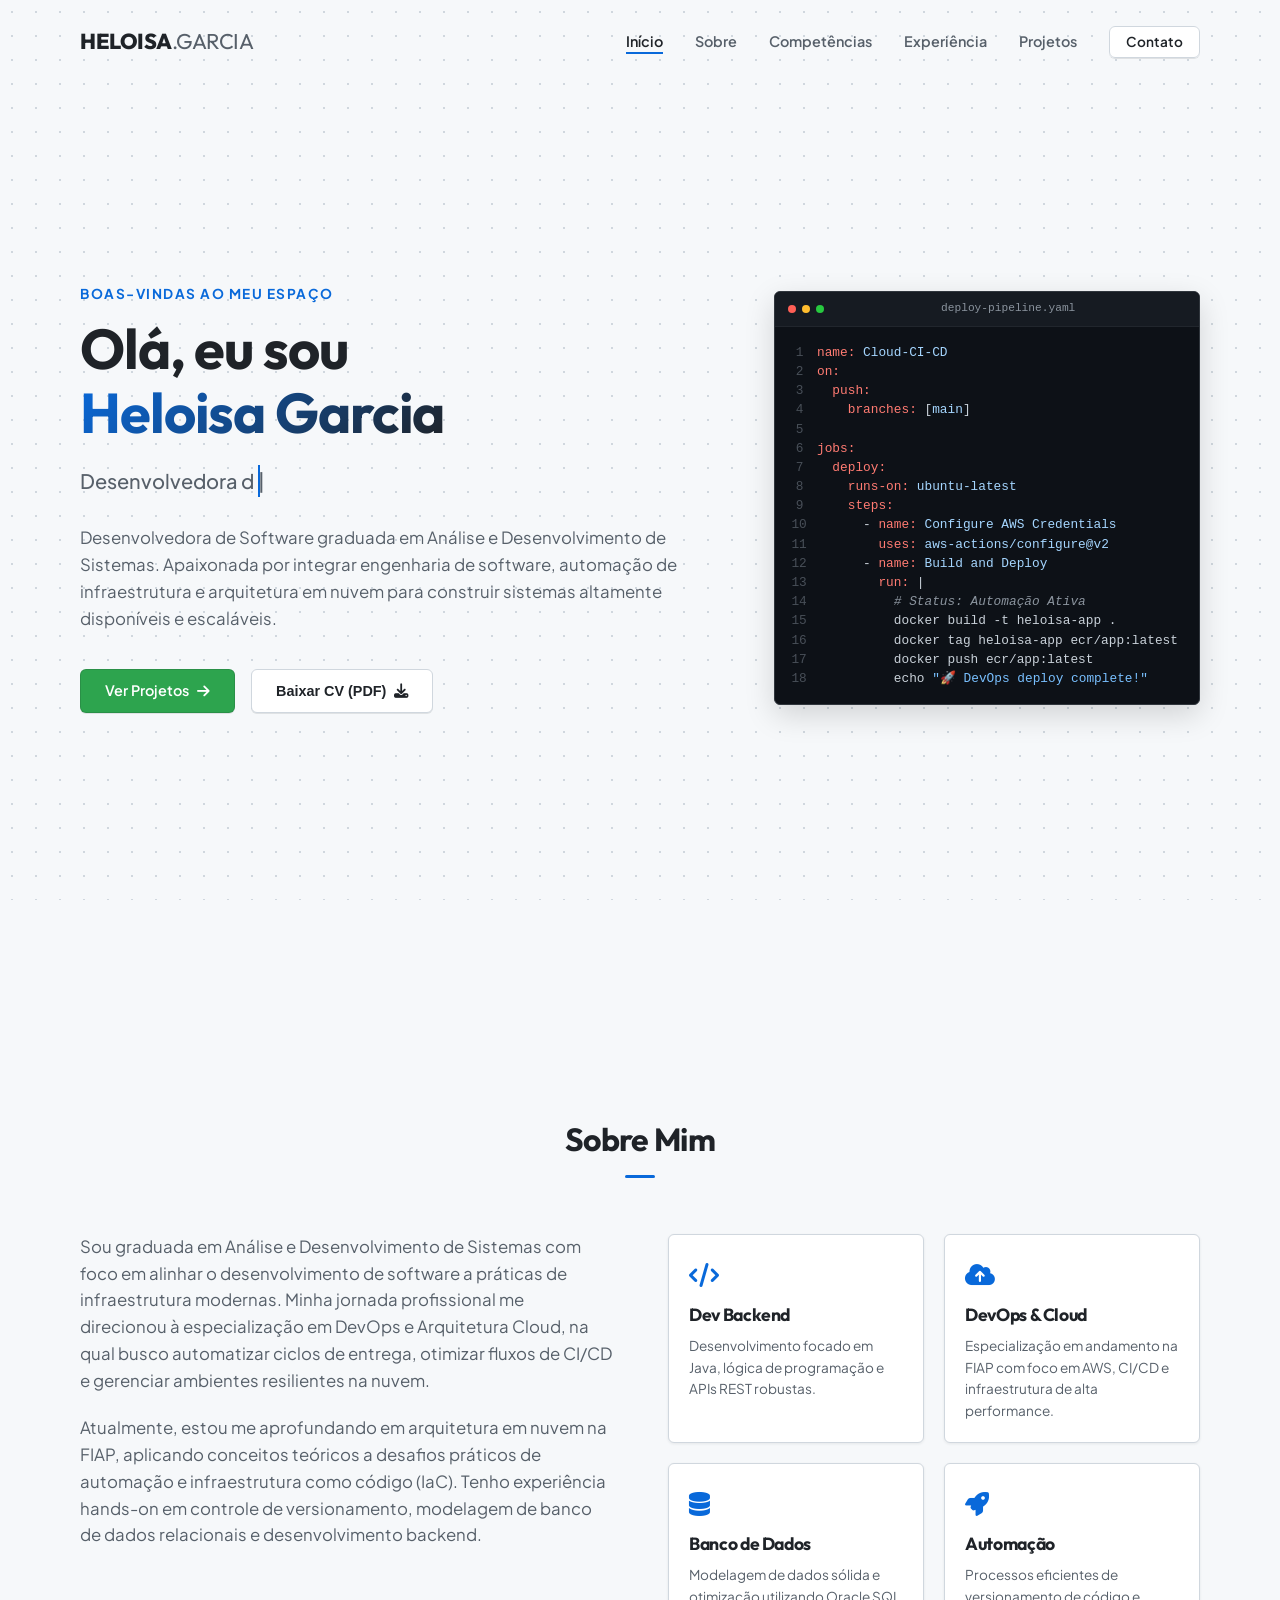
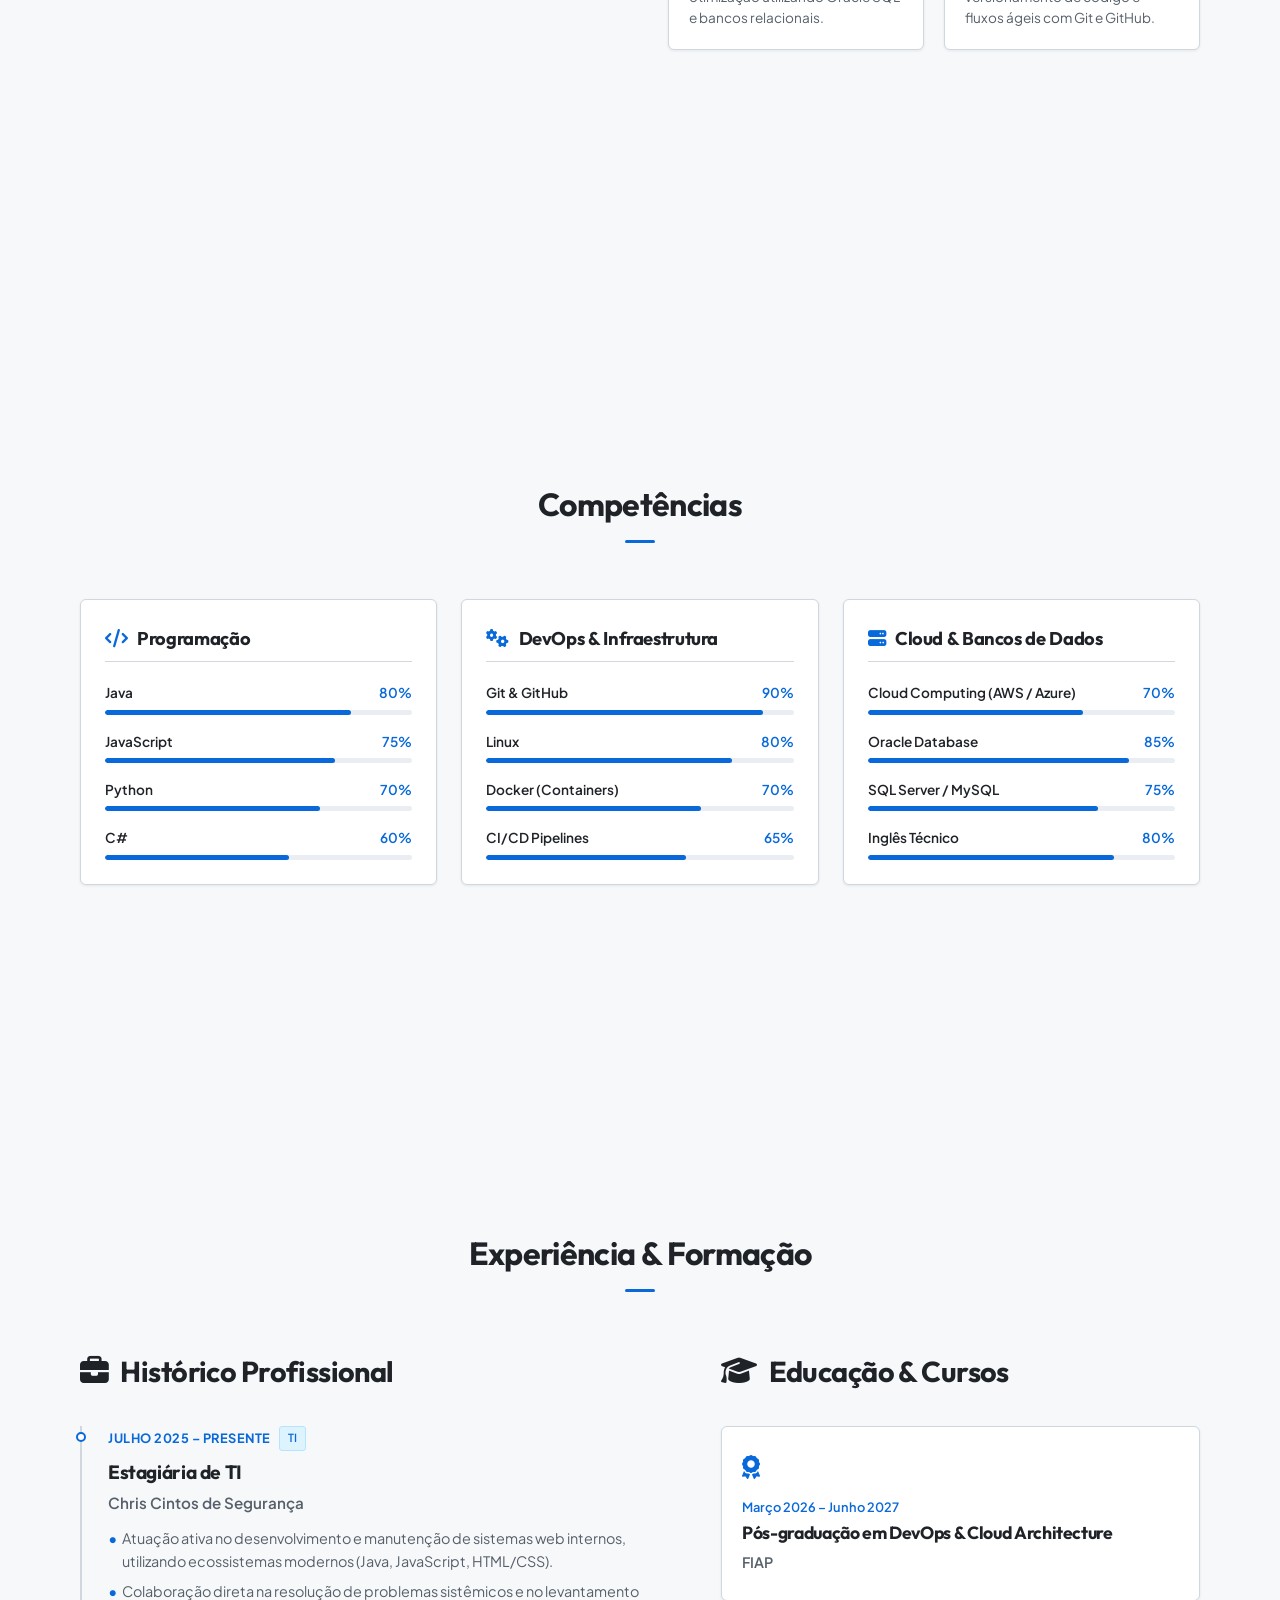
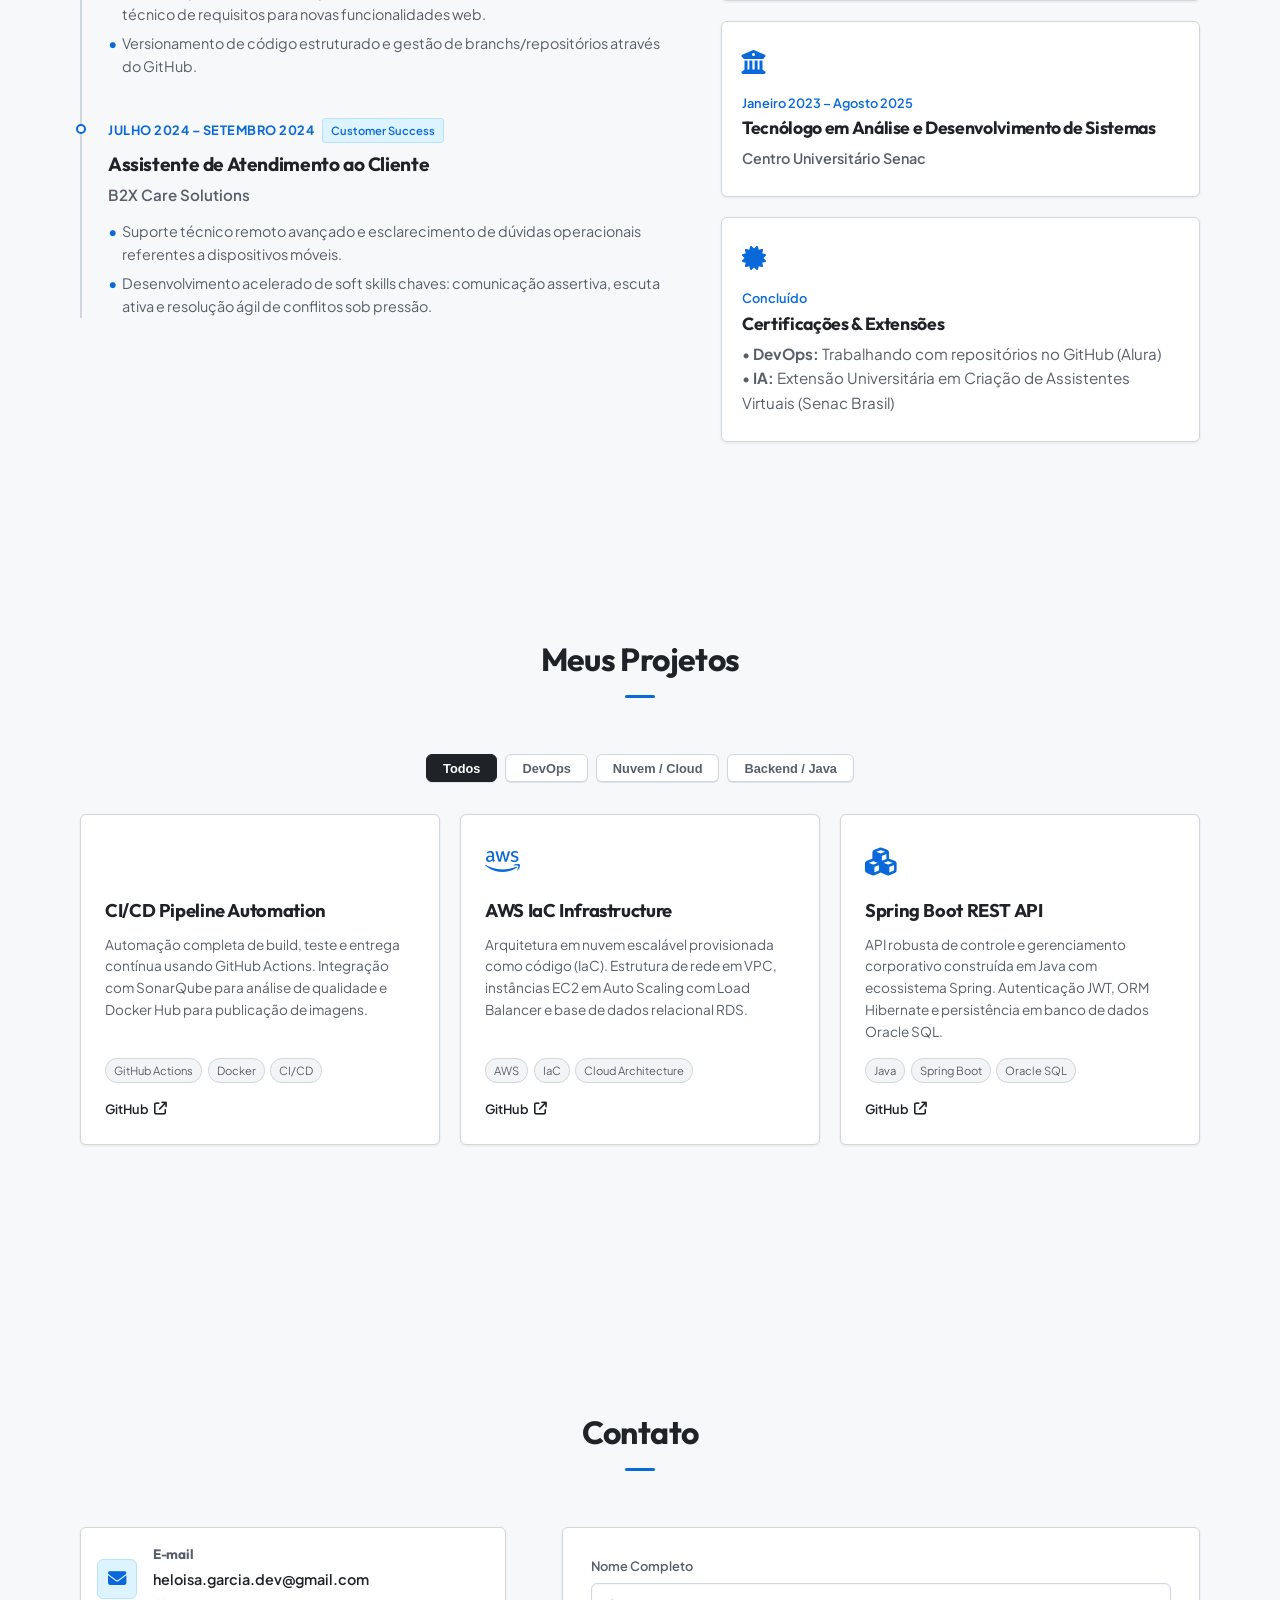
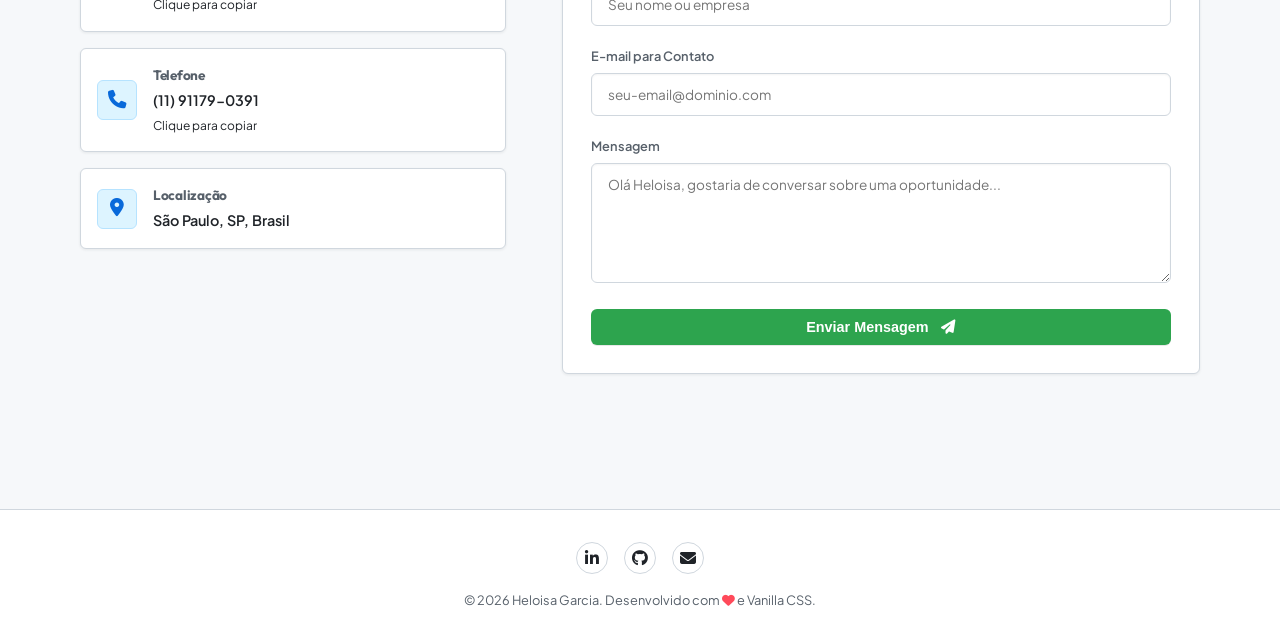
==== index.html @ e950950a "site" ====
<!DOCTYPE html>
<html lang="pt-BR">
<head>
  <meta charset="UTF-8">
  <meta name="viewport" content="width=device-width, initial-scale=1.0">
  
  <!-- Primary SEO Meta Tags -->
  <title>Heloisa Garcia | Portfolio - DevOps & Cloud Developer</title>
  <meta name="description" content="Portfolio profissional de Heloisa Garcia, Desenvolvedora de Software graduada em ADS e pós-graduanda em DevOps e Arquitetura Cloud pela FIAP.">
  <meta name="keywords" content="DevOps, Cloud Computing, FIAP, Senac, AWS, Azure, Java, GitHub, Heloisa Garcia, Desenvolvedora de Software">
  <meta name="author" content="Heloisa Garcia">
  
  <!-- FontAwesome for Premium Icons -->
  <link rel="stylesheet" href="https://cdnjs.cloudflare.com/ajax/libs/font-awesome/6.4.2/css/all.min.css">
  
  <!-- Link custom style.css -->
  <link rel="stylesheet" href="style.css">
</head>
<body>

  <!-- PRINT ONLY HEADER (Visible only in print preview/Ctrl+P) -->
  <div class="print-only-header" style="display: none;">
    <h1>Heloisa Garcia</h1>
    <div class="subtitle">Desenvolvedora de Software | Foco em DevOps e Cloud</div>
    <div class="meta-info">
      <div><i class="fa fa-envelope"></i> heloisa.garcia.dev@gmail.com</div>
      <div><i class="fa fa-phone"></i> (11) 91179-0391</div>
      <div><i class="fa fa-map-marker-alt"></i> São Paulo, SP, Brasil</div>
      <div><i class="fab fa-linkedin"></i> linkedin.com/in/heloisa-pgarcia</div>
      <div><i class="fab fa-github"></i> github.com/HeloisaPeGarcia</div>
    </div>
  </div>

  <!-- NAVIGATION HEADER -->
  <header id="header">
    <div class="container nav-container">
      <div class="logo">
        <a href="#hero">HELOISA<span>.GARCIA</span></a>
      </div>
      
      <!-- Hamburger Menu for Mobile -->
      <div class="menu-toggle" id="menu-toggle">
        <span></span>
        <span></span>
        <span></span>
      </div>
      
      <nav>
        <ul id="nav-menu">
          <li><a href="#hero" class="active">Início</a></li>
          <li><a href="#about">Sobre</a></li>
          <li><a href="#skills">Competências</a></li>
          <li><a href="#experience">Experiência</a></li>
          <li><a href="#projects">Projetos</a></li>
          <li><a href="#contact" class="btn-nav">Contato</a></li>
        </ul>
      </nav>
    </div>
  </header>

  <!-- HERO SECTION -->
  <section id="hero" class="hero">
    <div class="container hero-grid">
      <div class="hero-content">
        <div class="hero-subtitle">Boas-vindas ao meu espaço</div>
        <h1>Olá, eu sou<br><span class="gradient-text">Heloisa Garcia</span></h1>
        <div class="hero-typing">
          <span id="typed-text"></span><span class="cursor">|</span>
        </div>
        <p class="hero-desc">
          Desenvolvedora de Software graduada em Análise e Desenvolvimento de Sistemas. Apaixonada por integrar engenharia de software, automação de infraestrutura e arquitetura em nuvem para construir sistemas altamente disponíveis e escaláveis.
        </p>
        <div class="hero-cta">
          <a href="#projects" class="btn btn-primary">
            Ver Projetos <i class="fa-solid fa-arrow-right"></i>
          </a>
          <!-- Action to print the page layout customized as a CV -->
          <button onclick="window.print()" class="btn btn-secondary">
            Baixar CV (PDF) <i class="fa-solid fa-download"></i>
          </button>
        </div>
      </div>
      
      <!-- Premium DevOps Terminal Mockup -->
      <div class="hero-visual">
        <div class="terminal-mockup glass">
          <div class="terminal-header">
            <span class="terminal-dot red"></span>
            <span class="terminal-dot yellow"></span>
            <span class="terminal-dot green"></span>
            <span class="terminal-title">deploy-pipeline.yaml</span>
          </div>
          <div class="terminal-body">
            <pre><code><span class="line-num">1</span><span class="key">name:</span> <span class="val">Cloud-CI-CD</span>
<span class="line-num">2</span><span class="key">on:</span>
<span class="line-num">3</span>  <span class="key">push:</span>
<span class="line-num">4</span>    <span class="key">branches:</span> [<span class="val">main</span>]
<span class="line-num">5</span>
<span class="line-num">6</span><span class="key">jobs:</span>
<span class="line-num">7</span>  <span class="key">deploy:</span>
<span class="line-num">8</span>    <span class="key">runs-on:</span> <span class="val">ubuntu-latest</span>
<span class="line-num">9</span>    <span class="key">steps:</span>
<span class="line-num">10</span>      - <span class="key">name:</span> <span class="val">Configure AWS Credentials</span>
<span class="line-num">11</span>        <span class="key">uses:</span> <span class="val">aws-actions/configure@v2</span>
<span class="line-num">12</span>      - <span class="key">name:</span> <span class="val">Build and Deploy</span>
<span class="line-num">13</span>        <span class="key">run:</span> |
<span class="line-num">14</span>          <span class="comment"># Status: Automação Ativa</span>
<span class="line-num">15</span>          docker build -t heloisa-app .
<span class="line-num">16</span>          docker tag heloisa-app ecr/app:latest
<span class="line-num">17</span>          docker push ecr/app:latest
<span class="line-num">18</span>          echo <span class="string">"🚀 DevOps deploy complete!"</span></code></pre>
          </div>
        </div>
      </div>
    </div>
  </section>

  <!-- ABOUT / RESUMO SECTION -->
  <section id="about" class="reveal">
    <div class="container">
      <h2 class="section-title">Sobre Mim</h2>
      <div class="about-grid">
        <div class="about-text">
          <p>
            Sou graduada em Análise e Desenvolvimento de Sistemas com foco em alinhar o desenvolvimento de software a práticas de infraestrutura modernas. Minha jornada profissional me direcionou à especialização em DevOps e Arquitetura Cloud, na qual busco automatizar ciclos de entrega, otimizar fluxos de CI/CD e gerenciar ambientes resilientes na nuvem.
          </p>
          <p>
            Atualmente, estou me aprofundando em arquitetura em nuvem na FIAP, aplicando conceitos teóricos a desafios práticos de automação e infraestrutura como código (IaC). Tenho experiência hands-on em controle de versionamento, modelagem de banco de dados relacionais e desenvolvimento backend.
          </p>
        </div>
        
        <div class="about-highlights">
          <div class="highlight-card glass">
            <div class="highlight-icon"><i class="fa-solid fa-code"></i></div>
            <h3>Dev Backend</h3>
            <p>Desenvolvimento focado em Java, lógica de programação e APIs REST robustas.</p>
          </div>
          
          <div class="highlight-card glass">
            <div class="highlight-icon"><i class="fa-solid fa-cloud-arrow-up"></i></div>
            <h3>DevOps & Cloud</h3>
            <p>Especialização em andamento na FIAP com foco em AWS, CI/CD e infraestrutura de alta performance.</p>
          </div>
          
          <div class="highlight-card glass">
            <div class="highlight-icon"><i class="fa-solid fa-database"></i></div>
            <h3>Banco de Dados</h3>
            <p>Modelagem de dados sólida e otimização utilizando Oracle SQL e bancos relacionais.</p>
          </div>
          
          <div class="highlight-card glass">
            <div class="highlight-icon"><i class="fa-solid fa-rocket"></i></div>
            <h3>Automação</h3>
            <p>Processos eficientes de versionamento de código e fluxos ágeis com Git e GitHub.</p>
          </div>
        </div>
      </div>
    </div>
  </section>

  <!-- SKILLS SECTION -->
  <section id="skills" class="reveal">
    <div class="container">
      <h2 class="section-title">Competências</h2>
      <div class="skills-container">
        
        <!-- Category: Programação -->
        <div class="skills-category glass">
          <h3><i class="fa-solid fa-code"></i> Programação</h3>
          <div class="skill-list">
            <div class="skill-item">
              <div class="skill-info">
                <span class="skill-name">Java</span>
                <span class="skill-percentage">80%</span>
              </div>
              <div class="skill-bar-wrapper">
                <div class="skill-bar" style="width: 80%;"></div>
              </div>
            </div>
            <div class="skill-item">
              <div class="skill-info">
                <span class="skill-name">JavaScript</span>
                <span class="skill-percentage">75%</span>
              </div>
              <div class="skill-bar-wrapper">
                <div class="skill-bar" style="width: 75%;"></div>
              </div>
            </div>
            <div class="skill-item">
              <div class="skill-info">
                <span class="skill-name">Python</span>
                <span class="skill-percentage">70%</span>
              </div>
              <div class="skill-bar-wrapper">
                <div class="skill-bar" style="width: 70%;"></div>
              </div>
            </div>
            <div class="skill-item">
              <div class="skill-info">
                <span class="skill-name">C#</span>
                <span class="skill-percentage">60%</span>
              </div>
              <div class="skill-bar-wrapper">
                <div class="skill-bar" style="width: 60%;"></div>
              </div>
            </div>
          </div>
        </div>

        <!-- Category: DevOps & Infra -->
        <div class="skills-category glass">
          <h3><i class="fa-solid fa-gears"></i> DevOps & Infraestrutura</h3>
          <div class="skill-list">
            <div class="skill-item">
              <div class="skill-info">
                <span class="skill-name">Git & GitHub</span>
                <span class="skill-percentage">90%</span>
              </div>
              <div class="skill-bar-wrapper">
                <div class="skill-bar" style="width: 90%;"></div>
              </div>
            </div>
            <div class="skill-item">
              <div class="skill-info">
                <span class="skill-name">Linux</span>
                <span class="skill-percentage">80%</span>
              </div>
              <div class="skill-bar-wrapper">
                <div class="skill-bar" style="width: 80%;"></div>
              </div>
            </div>
            <div class="skill-item">
              <div class="skill-info">
                <span class="skill-name">Docker (Containers)</span>
                <span class="skill-percentage">70%</span>
              </div>
              <div class="skill-bar-wrapper">
                <div class="skill-bar" style="width: 70%;"></div>
              </div>
            </div>
            <div class="skill-item">
              <div class="skill-info">
                <span class="skill-name">CI/CD Pipelines</span>
                <span class="skill-percentage">65%</span>
              </div>
              <div class="skill-bar-wrapper">
                <div class="skill-bar" style="width: 65%;"></div>
              </div>
            </div>
          </div>
        </div>

        <!-- Category: Cloud & DB -->
        <div class="skills-category glass">
          <h3><i class="fa-solid fa-server"></i> Cloud & Bancos de Dados</h3>
          <div class="skill-list">
            <div class="skill-item">
              <div class="skill-info">
                <span class="skill-name">Cloud Computing (AWS / Azure)</span>
                <span class="skill-percentage">70%</span>
              </div>
              <div class="skill-bar-wrapper">
                <div class="skill-bar" style="width: 70%;"></div>
              </div>
            </div>
            <div class="skill-item">
              <div class="skill-info">
                <span class="skill-name">Oracle Database</span>
                <span class="skill-percentage">85%</span>
              </div>
              <div class="skill-bar-wrapper">
                <div class="skill-bar" style="width: 85%;"></div>
              </div>
            </div>
            <div class="skill-item">
              <div class="skill-info">
                <span class="skill-name">SQL Server / MySQL</span>
                <span class="skill-percentage">75%</span>
              </div>
              <div class="skill-bar-wrapper">
                <div class="skill-bar" style="width: 75%;"></div>
              </div>
            </div>
            <div class="skill-item">
              <div class="skill-info">
                <span class="skill-name">Inglês Técnico</span>
                <span class="skill-percentage">80%</span>
              </div>
              <div class="skill-bar-wrapper">
                <div class="skill-bar" style="width: 80%;"></div>
              </div>
            </div>
          </div>
        </div>

      </div>
    </div>
  </section>

  <!-- EXPERIENCE & EDUCATION SECTION -->
  <section id="experience" class="reveal">
    <div class="container">
      <h2 class="section-title">Experiência & Formação</h2>
      <div class="experience-layout">
        
        <!-- Professional Timeline -->
        <div>
          <h3 style="font-size: 1.8rem; margin-bottom: 2rem; display: flex; align-items: center; gap: 0.75rem;">
            <i class="fa-solid fa-briefcase" style="color: var(--accent-cyan);"></i> Histórico Profissional
          </h3>
          <div class="timeline">
            
            <div class="timeline-item">
              <div class="timeline-dot"></div>
              <div class="timeline-meta">
                <span class="timeline-date">Julho 2025 – Presente</span>
                <span class="timeline-badge">TI</span>
              </div>
              <h3>Estagiária de TI</h3>
              <div class="timeline-company">Chris Cintos de Segurança</div>
              <ul class="timeline-desc">
                <li>Atuação ativa no desenvolvimento e manutenção de sistemas web internos, utilizando ecossistemas modernos (Java, JavaScript, HTML/CSS).</li>
                <li>Colaboração direta na resolução de problemas sistêmicos e no levantamento técnico de requisitos para novas funcionalidades web.</li>
                <li>Versionamento de código estruturado e gestão de branchs/repositórios através do GitHub.</li>
              </ul>
            </div>
            
            <div class="timeline-item">
              <div class="timeline-dot"></div>
              <div class="timeline-meta">
                <span class="timeline-date">Julho 2024 – Setembro 2024</span>
                <span class="timeline-badge">Customer Success</span>
              </div>
              <h3>Assistente de Atendimento ao Cliente</h3>
              <div class="timeline-company">B2X Care Solutions</div>
              <ul class="timeline-desc">
                <li>Suporte técnico remoto avançado e esclarecimento de dúvidas operacionais referentes a dispositivos móveis.</li>
                <li>Desenvolvimento acelerado de soft skills chaves: comunicação assertiva, escuta ativa e resolução ágil de conflitos sob pressão.</li>
              </ul>
            </div>
            
          </div>
        </div>

        <!-- Academic & Certifications -->
        <div>
          <h3 style="font-size: 1.8rem; margin-bottom: 2rem; display: flex; align-items: center; gap: 0.75rem;">
            <i class="fa-solid fa-graduation-cap" style="color: var(--accent-cyan);"></i> Educação & Cursos
          </h3>
          
          <div class="education-cards">
            
            <div class="edu-card glass">
              <div class="edu-icon"><i class="fa-solid fa-award"></i></div>
              <span class="edu-period">Março 2026 – Junho 2027</span>
              <h4>Pós-graduação em DevOps & Cloud Architecture</h4>
              <div class="edu-inst">FIAP</div>
            </div>
            
            <div class="edu-card glass">
              <div class="edu-icon"><i class="fa-solid fa-university"></i></div>
              <span class="edu-period">Janeiro 2023 – Agosto 2025</span>
              <h4>Tecnólogo em Análise e Desenvolvimento de Sistemas</h4>
              <div class="edu-inst">Centro Universitário Senac</div>
            </div>
            
            <div class="edu-card glass">
              <div class="edu-icon"><i class="fa-solid fa-certificate"></i></div>
              <span class="edu-period">Concluído</span>
              <h4>Certificações & Extensões</h4>
              <div class="edu-inst" style="font-weight: 400; font-size: 0.95rem;">
                • <strong>DevOps:</strong> Trabalhando com repositórios no GitHub (Alura)<br>
                • <strong>IA:</strong> Extensão Universitária em Criação de Assistentes Virtuais (Senac Brasil)
              </div>
            </div>

          </div>
        </div>

      </div>
    </div>
  </section>

  <!-- PROJECTS GALLERY SECTION -->
  <section id="projects" class="reveal projects">
    <div class="container">
      <h2 class="section-title">Meus Projetos</h2>
      
      <!-- Project Category Filters -->
      <div class="projects-filter">
        <button class="filter-btn active" data-filter="all">Todos</button>
        <button class="filter-btn" data-filter="devops">DevOps</button>
        <button class="filter-btn" data-filter="cloud">Nuvem / Cloud</button>
        <button class="filter-btn" data-filter="backend">Backend / Java</button>
      </div>
      
      <div class="projects-grid">
        
        <!-- Project 1 -->
        <div class="project-card glass" data-category="devops">
          <div class="project-icon"><i class="fa-brands fa-github-actions"></i></div>
          <h3>CI/CD Pipeline Automation</h3>
          <p>Automação completa de build, teste e entrega contínua usando GitHub Actions. Integração com SonarQube para análise de qualidade e Docker Hub para publicação de imagens.</p>
          <div class="project-tags">
            <span class="project-tag">GitHub Actions</span>
            <span class="project-tag">Docker</span>
            <span class="project-tag">CI/CD</span>
          </div>
          <div class="project-links">
            <a href="https://github.com/HeloisaPeGarcia" target="_blank" class="project-link">
              GitHub <i class="fa-solid fa-arrow-up-right-from-square"></i>
            </a>
          </div>
        </div>
        
        <!-- Project 2 -->
        <div class="project-card glass" data-category="cloud">
          <div class="project-icon"><i class="fa-brands fa-aws"></i></div>
          <h3>AWS IaC Infrastructure</h3>
          <p>Arquitetura em nuvem escalável provisionada como código (IaC). Estrutura de rede em VPC, instâncias EC2 em Auto Scaling com Load Balancer e base de dados relacional RDS.</p>
          <div class="project-tags">
            <span class="project-tag">AWS</span>
            <span class="project-tag">IaC</span>
            <span class="project-tag">Cloud Architecture</span>
          </div>
          <div class="project-links">
            <a href="https://github.com/HeloisaPeGarcia" target="_blank" class="project-link">
              GitHub <i class="fa-solid fa-arrow-up-right-from-square"></i>
            </a>
          </div>
        </div>
        
        <!-- Project 3 -->
        <div class="project-card glass" data-category="backend">
          <div class="project-icon"><i class="fa-solid fa-cubes"></i></div>
          <h3>Spring Boot REST API</h3>
          <p>API robusta de controle e gerenciamento corporativo construída em Java com ecossistema Spring. Autenticação JWT, ORM Hibernate e persistência em banco de dados Oracle SQL.</p>
          <div class="project-tags">
            <span class="project-tag">Java</span>
            <span class="project-tag">Spring Boot</span>
            <span class="project-tag">Oracle SQL</span>
          </div>
          <div class="project-links">
            <a href="https://github.com/HeloisaPeGarcia" target="_blank" class="project-link">
              GitHub <i class="fa-solid fa-arrow-up-right-from-square"></i>
            </a>
          </div>
        </div>

      </div>
    </div>
  </section>

  <!-- CONTACT SECTION -->
  <section id="contact" class="reveal">
    <div class="container">
      <h2 class="section-title">Contato</h2>
      <div class="contact-grid">
        
        <!-- Left details panel -->
        <div class="contact-info">
          
          <div class="contact-method-card glass" id="copy-email">
            <div class="contact-icon-box"><i class="fa-solid fa-envelope"></i></div>
            <div class="contact-details">
              <h4>E-mail</h4>
              <p id="email-text">heloisa.garcia.dev@gmail.com</p>
              <span style="font-size: 0.75rem; color: var(--accent-cyan); display: block; margin-top: 4px;">Clique para copiar</span>
            </div>
          </div>
          
          <div class="contact-method-card glass" id="copy-phone">
            <div class="contact-icon-box"><i class="fa-solid fa-phone"></i></div>
            <div class="contact-details">
              <h4>Telefone</h4>
              <p id="phone-text">(11) 91179-0391</p>
              <span style="font-size: 0.75rem; color: var(--accent-cyan); display: block; margin-top: 4px;">Clique para copiar</span>
            </div>
          </div>
          
          <div class="contact-method-card glass" style="cursor: default;">
            <div class="contact-icon-box"><i class="fa-solid fa-location-dot"></i></div>
            <div class="contact-details">
              <h4>Localização</h4>
              <p>São Paulo, SP, Brasil</p>
            </div>
          </div>
          
        </div>
        
        <!-- Right interactive form -->
        <div class="contact-form glass">
          <form id="portfolio-form" onsubmit="handleFormSubmit(event)">
            <div class="form-group">
              <label for="form-name">Nome Completo</label>
              <input type="text" id="form-name" class="form-control" placeholder="Seu nome ou empresa" required>
            </div>
            
            <div class="form-group">
              <label for="form-email">E-mail para Contato</label>
              <input type="email" id="form-email" class="form-control" placeholder="seu-email@dominio.com" required>
            </div>
            
            <div class="form-group">
              <label for="form-msg">Mensagem</label>
              <textarea id="form-msg" class="form-control" placeholder="Olá Heloisa, gostaria de conversar sobre uma oportunidade..." required></textarea>
            </div>
            
            <button type="submit" class="btn btn-primary" style="width: 100%; justify-content: center; gap: 0.8rem; border: none;">
              Enviar Mensagem <i class="fa-solid fa-paper-plane"></i>
            </button>
          </form>
        </div>

      </div>
    </div>
  </section>

  <!-- CLIPBOARD FEEDBACK TOAST -->
  <div class="clipboard-toast" id="toast">Copiado com sucesso!</div>

  <!-- SUCCESS DIALOG MODAL -->
  <div class="modal-overlay" id="success-modal">
    <div class="modal-card glass">
      <div class="modal-icon"><i class="fa-solid fa-circle-check"></i></div>
      <h3 style="font-size: 1.5rem; margin-bottom: 0.8rem;">Mensagem Enviada!</h3>
      <p style="color: var(--text-muted); font-size: 0.95rem; margin-bottom: 1.8rem;">
        Obrigado pelo seu contato. Responderei no e-mail informado o mais breve possível!
      </p>
      <button onclick="closeModal()" class="btn btn-primary" style="display: block; margin: 0 auto; padding: 0.6rem 2rem;">
        Fechar
      </button>
    </div>
  </div>

  <!-- FOOTER -->
  <footer>
    <div class="container footer-content">
      <div class="footer-socials">
        <a href="https://www.linkedin.com/in/heloisa-pgarcia" target="_blank" class="social-icon"><i class="fa-brands fa-linkedin-in"></i></a>
        <a href="https://github.com/HeloisaPeGarcia" target="_blank" class="social-icon"><i class="fa-brands fa-github"></i></a>
        <a href="mailto:heloisa.garcia.dev@gmail.com" class="social-icon"><i class="fa-solid fa-envelope"></i></a>
      </div>
      <div class="footer-copy">
        &copy; <span id="footer-year">2026</span> Heloisa Garcia. Desenvolvido com <i class="fa-solid fa-heart" style="color: #ff4a5a; font-size: 0.8rem;"></i> e Vanilla CSS.
      </div>
    </div>
  </footer>

  <!-- Link custom script.js -->
  <script src="script.js"></script>
</body>
</html>
---- style.css ----
/* Import modern fonts from Google Fonts */
@import url('https://fonts.googleapis.com/css2?family=Outfit:wght@300;400;500;600;700;800&family=Plus+Jakarta+Sans:ital,wght@0,300;0,400;0,500;0,600;0,700;1,400&display=swap');

/* CSS Variables: GitHub-Inspired Light Tech Theme */
:root {
  --bg-color: #f6f8fa;
  --bg-card: #ffffff;
  --bg-card-hover: #ffffff;
  --border-color: #d0d7de;
  --border-hover: #0969da;
  
  /* Primary Accents (GitHub Blues & Greens) */
  --primary-color: #0969da;
  --accent-blue: #0969da;
  --accent-green: #2da44e;
  --accent-green-hover: #2c974b;
  
  /* Text Colors */
  --text-main: #1f2328;
  --text-muted: #57606a;
  --text-inverse: #ffffff;
  
  /* Shadows & Blur */
  --card-shadow: 0 1px 3px rgba(31, 35, 40, 0.08);
  --shadow-button: 0 1px 0 rgba(27, 31, 36, 0.1);
  --glass-blur: blur(8px);
  
  /* Transitions */
  --transition-smooth: all 0.25s cubic-bezier(0.4, 0, 0.2, 1);
  --transition-fast: all 0.15s ease;
}

/* Global Reset & Base Styling */
*, *::before, *::after {
  box-sizing: border-box;
  margin: 0;
  padding: 0;
}

html {
  scroll-behavior: smooth;
}

body {
  font-family: 'Plus Jakarta Sans', sans-serif;
  background-color: var(--bg-color);
  color: var(--text-main);
  line-height: 1.6;
  overflow-x: hidden;
  /* Premium Light Dot Grid Pattern */
  background-image: radial-gradient(#d0d7de 1px, transparent 1px);
  background-size: 24px 24px;
  background-attachment: fixed;
}

h1, h2, h3, h4 {
  font-family: 'Outfit', sans-serif;
  font-weight: 700;
  letter-spacing: -0.02em;
  color: #1f2328;
}

a {
  text-decoration: none;
  color: inherit;
  transition: var(--transition-fast);
}

/* Scrollbar Styling */
::-webkit-scrollbar {
  width: 8px;
}
::-webkit-scrollbar-track {
  background: var(--bg-color);
}
::-webkit-scrollbar-thumb {
  background: #cbd5e1;
  border-radius: 4px;
}
::-webkit-scrollbar-thumb:hover {
  background: #94a3b8;
}

/* Typography Helpers */
.gradient-text {
  background: linear-gradient(135deg, #0969da 0%, #1f2328 100%);
  -webkit-background-clip: text;
  -webkit-text-fill-color: transparent;
  background-clip: text;
  display: inline-block;
}

/* Clean Cards (Tailored white boxes instead of shiny neon glasses) */
.glass {
  background: var(--bg-card);
  border: 1px solid var(--border-color);
  box-shadow: var(--card-shadow);
  border-radius: 6px;
  transition: var(--transition-smooth);
}

.glass:hover {
  border-color: #85b8ff;
  box-shadow: 0 4px 12px rgba(31, 35, 40, 0.08);
  transform: translateY(-2px);
}

/* Container */
.container {
  width: 90%;
  max-width: 1200px;
  margin: 0 auto;
  padding: 0 1rem;
}

/* Navigation Header */
header {
  position: fixed;
  top: 0;
  left: 0;
  width: 100%;
  z-index: 1000;
  padding: 1.5rem 0;
  transition: var(--transition-smooth);
}

header.scrolled {
  background: rgba(255, 255, 255, 0.85);
  backdrop-filter: var(--glass-blur);
  -webkit-backdrop-filter: var(--glass-blur);
  border-bottom: 1px solid var(--border-color);
  padding: 0.95rem 0;
  box-shadow: 0 1px 3px rgba(31, 35, 40, 0.05);
}

.nav-container {
  display: flex;
  justify-content: space-between;
  align-items: center;
}

.logo {
  font-family: 'Outfit', sans-serif;
  font-weight: 800;
  font-size: 1.35rem;
  letter-spacing: -0.5px;
}

.logo span {
  font-weight: 400;
  color: var(--text-muted);
}

nav ul {
  display: flex;
  list-style: none;
  gap: 2rem;
  align-items: center;
}

nav a {
  font-weight: 600;
  font-size: 0.9rem;
  color: var(--text-muted);
  position: relative;
  padding: 0.25rem 0;
}

nav a::after {
  content: '';
  position: absolute;
  bottom: 0;
  left: 0;
  width: 0;
  height: 2px;
  background: var(--accent-blue);
  transition: var(--transition-fast);
}

nav a:hover, nav a.active {
  color: var(--text-main);
}

nav a.active::after {
  width: 100%;
}

.btn-nav {
  padding: 0.4rem 1rem;
  border-radius: 6px;
  font-size: 0.85rem;
  font-weight: 600;
  background: #ffffff;
  border: 1px solid var(--border-color);
  color: var(--text-main) !important;
  box-shadow: var(--shadow-button);
}

.btn-nav:hover {
  background: #f3f4f6;
  border-color: #85b8ff;
}

/* Hamburger Menu for Mobile */
.menu-toggle {
  display: none;
  flex-direction: column;
  gap: 6px;
  cursor: pointer;
  z-index: 1001;
}

.menu-toggle span {
  width: 25px;
  height: 2px;
  background-color: var(--text-main);
  border-radius: 2px;
  transition: var(--transition-fast);
}

/* Sections Styling */
section {
  padding: 8rem 0 4rem 0;
  min-height: 100vh;
  display: flex;
  align-items: center;
}

.section-title {
  text-align: center;
  font-size: 2rem;
  margin-bottom: 3.5rem;
  position: relative;
}

.section-title::after {
  content: '';
  display: block;
  width: 30px;
  height: 3px;
  background: var(--accent-blue);
  margin: 0.6rem auto 0 auto;
  border-radius: 20px;
}

/* Hero Section */
.hero {
  position: relative;
  overflow: hidden;
  padding-top: 10rem;
}

.hero-grid {
  display: grid;
  grid-template-columns: 1.2fr 0.8fr;
  gap: 3.5rem;
  align-items: center;
}

.hero-subtitle {
  font-size: 0.85rem;
  color: var(--accent-blue);
  font-weight: 700;
  letter-spacing: 1.5px;
  text-transform: uppercase;
  margin-bottom: 0.75rem;
}

.hero h1 {
  font-size: 3.5rem;
  line-height: 1.15;
  margin-bottom: 1.25rem;
  color: var(--text-main);
}

.hero-typing {
  font-size: 1.25rem;
  color: var(--text-muted);
  min-height: 1.8rem;
  margin-bottom: 1.75rem;
  font-weight: 500;
}

.cursor {
  display: inline-block;
  width: 2px;
  background-color: var(--accent-blue);
  margin-left: 4px;
  animation: blink 1s infinite;
}

@keyframes blink {
  0%, 100% { opacity: 0; }
  50% { opacity: 1; }
}

.hero-desc {
  color: var(--text-muted);
  font-size: 1.05rem;
  margin-bottom: 2.25rem;
  max-width: 600px;
}

.hero-cta {
  display: flex;
  gap: 1rem;
  flex-wrap: wrap;
}

.btn {
  display: inline-flex;
  align-items: center;
  gap: 0.5rem;
  padding: 0.6rem 1.5rem;
  border-radius: 6px;
  font-size: 0.9rem;
  font-weight: 600;
  cursor: pointer;
  transition: var(--transition-smooth);
}

/* GitHub Green Primary Button style */
.btn-primary {
  background: var(--accent-green);
  color: #ffffff;
  border: 1px solid rgba(27, 31, 35, 0.15);
  box-shadow: var(--shadow-button);
}

.btn-primary:hover {
  background: var(--accent-green-hover);
  transform: translateY(-1px);
}

/* GitHub Muted Secondary Button style */
.btn-secondary {
  background: #ffffff;
  color: var(--text-main);
  border: 1px solid var(--border-color);
  box-shadow: var(--shadow-button);
}

.btn-secondary:hover {
  background: #f3f4f6;
  border-color: #cbd5e1;
  transform: translateY(-1px);
}

/* Premium DevOps Terminal Mockup (GitHub Dark contrast frame on light bg) */
.hero-visual {
  display: flex;
  justify-content: center;
  align-items: center;
}

.terminal-mockup {
  width: 100%;
  max-width: 460px;
  background: #0d1117 !important; /* Forces GitHub Dark background */
  border-radius: 6px;
  border: 1px solid #30363d !important;
  box-shadow: 0 10px 30px rgba(0, 0, 0, 0.15) !important;
  font-family: 'Consolas', 'Courier New', Courier, monospace;
  overflow: hidden;
  transition: var(--transition-smooth);
}

.terminal-mockup:hover {
  transform: translateY(-3px);
  box-shadow: 0 15px 35px rgba(0, 0, 0, 0.22);
}

.terminal-header {
  background: #161b22;
  padding: 0.5rem 0.8rem;
  display: flex;
  align-items: center;
  gap: 6px;
  border-bottom: 1px solid #21262d;
}

.terminal-dot {
  width: 8px;
  height: 8px;
  border-radius: 50%;
  display: inline-block;
}

.terminal-dot.red { background: #ff5f56; }
.terminal-dot.yellow { background: #ffbd2e; }
.terminal-dot.green { background: #27c93f; }

.terminal-title {
  color: #8b949e;
  font-size: 0.7rem;
  margin-left: auto;
  margin-right: auto;
  font-weight: 500;
}

.terminal-body {
  padding: 1rem;
  font-size: 0.8rem;
  line-height: 1.5;
  text-align: left;
  overflow-x: auto;
}

.terminal-body pre {
  margin: 0;
}

.terminal-body code {
  color: #c9d1d9;
}

.terminal-body .line-num {
  color: #484f58;
  margin-right: 0.85rem;
  user-select: none;
  display: inline-block;
  width: 12px;
  text-align: right;
}

.terminal-body .key { color: #ff7b72; }
.terminal-body .val { color: #a5d6ff; }
.terminal-body .comment { color: #8b949e; font-style: italic; }
.terminal-body .string { color: #79c0ff; }

/* About Section */
.about-grid {
  display: grid;
  grid-template-columns: 1fr 1fr;
  gap: 3.5rem;
  align-items: flex-start;
}

.about-text p {
  color: var(--text-muted);
  font-size: 1.05rem;
  margin-bottom: 1.25rem;
}

.about-highlights {
  display: grid;
  grid-template-columns: 1fr 1fr;
  gap: 1.25rem;
}

.highlight-card {
  padding: 1.25rem;
}

.highlight-icon {
  font-size: 1.5rem;
  margin-bottom: 0.5rem;
  color: var(--accent-blue);
}

.highlight-card h3 {
  font-size: 1.1rem;
  margin-bottom: 0.35rem;
}

.highlight-card p {
  font-size: 0.85rem;
  color: var(--text-muted);
  margin-bottom: 0;
}

/* Skills Section Styling */
.skills-container {
  display: grid;
  grid-template-columns: repeat(auto-fit, minmax(280px, 1fr));
  gap: 1.5rem;
}

.skills-category {
  padding: 1.5rem;
}

.skills-category h3 {
  font-size: 1.15rem;
  margin-bottom: 1.25rem;
  display: flex;
  align-items: center;
  gap: 0.6rem;
  border-bottom: 1px solid var(--border-color);
  padding-bottom: 0.5rem;
}

.skills-category h3 i {
  color: var(--accent-blue);
}

.skill-list {
  display: flex;
  flex-direction: column;
  gap: 1rem;
}

.skill-item {
  display: flex;
  flex-direction: column;
  gap: 0.35rem;
}

.skill-info {
  display: flex;
  justify-content: space-between;
  font-size: 0.85rem;
}

.skill-name {
  font-weight: 600;
}

.skill-percentage {
  color: var(--accent-blue);
  font-weight: 600;
}

.skill-bar-wrapper {
  width: 100%;
  height: 5px;
  background: #eaeef2;
  border-radius: 4px;
  overflow: hidden;
}

.skill-bar {
  height: 100%;
  border-radius: 4px;
  background: var(--accent-blue);
  width: 0;
  transition: width 1.5s cubic-bezier(0.16, 1, 0.3, 1);
}

/* Experience / Timeline Section */
.experience-layout {
  display: grid;
  grid-template-columns: 1.1fr 0.9fr;
  gap: 3.5rem;
  align-items: start;
}

.timeline {
  position: relative;
  padding-left: 1.75rem;
}

.timeline::before {
  content: '';
  position: absolute;
  left: 0;
  top: 0;
  height: 100%;
  width: 2px;
  background: var(--border-color);
}

.timeline-item {
  position: relative;
  margin-bottom: 2.5rem;
}

.timeline-item:last-child {
  margin-bottom: 0;
}

.timeline-dot {
  position: absolute;
  left: calc(-1.75rem - 4px);
  top: 6px;
  width: 10px;
  height: 10px;
  border-radius: 50%;
  background: #ffffff;
  border: 2px solid var(--accent-blue);
  transition: var(--transition-smooth);
}

.timeline-item:hover .timeline-dot {
  background: var(--accent-blue);
  transform: scale(1.25);
}

.timeline-meta {
  display: flex;
  align-items: center;
  gap: 0.5rem;
  flex-wrap: wrap;
  margin-bottom: 0.4rem;
}

.timeline-date {
  font-size: 0.8rem;
  font-weight: 700;
  text-transform: uppercase;
  letter-spacing: 0.5px;
  color: var(--accent-blue);
}

.timeline-badge {
  padding: 0.15rem 0.5rem;
  border-radius: 3px;
  font-size: 0.7rem;
  font-weight: 600;
  background: #ddf4ff;
  color: #0969da;
  border: 1px solid #b6e3ff;
}

.timeline-item h3 {
  font-size: 1.2rem;
  margin-bottom: 0.2rem;
}

.timeline-company {
  font-size: 0.95rem;
  color: var(--text-muted);
  font-weight: 600;
  margin-bottom: 0.75rem;
}

.timeline-desc {
  list-style: none;
}

.timeline-desc li {
  color: var(--text-muted);
  font-size: 0.9rem;
  margin-bottom: 0.4rem;
  position: relative;
  padding-left: 0.85rem;
}

.timeline-desc li::before {
  content: '•';
  position: absolute;
  left: 0;
  top: 0;
  color: var(--accent-blue);
  font-weight: bold;
}

/* Education Cards Grid */
.education-cards {
  display: flex;
  flex-direction: column;
  gap: 1.25rem;
}

.edu-card {
  padding: 1.25rem;
}

.edu-icon {
  font-size: 1.5rem;
  color: var(--accent-blue);
  margin-bottom: 0.5rem;
}

.edu-card h4 {
  font-size: 1.1rem;
  margin-bottom: 0.25rem;
}

.edu-card .edu-inst {
  font-size: 0.9rem;
  color: var(--text-muted);
  font-weight: 600;
  margin-bottom: 0.4rem;
}

.edu-card .edu-period {
  font-size: 0.8rem;
  color: var(--accent-blue);
  font-weight: 600;
}

/* Projects Showcase */
.projects {
  min-height: auto;
}

.projects-filter {
  display: flex;
  justify-content: center;
  gap: 0.5rem;
  margin-bottom: 2rem;
  flex-wrap: wrap;
}

.filter-btn {
  padding: 0.35rem 1rem;
  border-radius: 6px;
  background: #ffffff;
  border: 1px solid var(--border-color);
  color: var(--text-muted);
  font-weight: 600;
  font-size: 0.8rem;
  cursor: pointer;
  box-shadow: var(--shadow-button);
  transition: var(--transition-fast);
}

.filter-btn:hover, .filter-btn.active {
  background: #f3f4f6;
  color: var(--text-main);
  border-color: #cbd5e1;
}

.filter-btn.active {
  background: var(--text-main);
  color: var(--text-inverse);
  border-color: var(--text-main);
}

.projects-grid {
  display: grid;
  grid-template-columns: repeat(auto-fill, minmax(320px, 1fr));
  gap: 1.25rem;
}

.project-card {
  padding: 1.5rem;
  display: flex;
  flex-direction: column;
  height: 100%;
}

.project-icon {
  font-size: 1.75rem;
  color: var(--accent-blue);
  margin-bottom: 0.75rem;
}

.project-card h3 {
  font-size: 1.15rem;
  margin-bottom: 0.5rem;
}

.project-card p {
  color: var(--text-muted);
  font-size: 0.85rem;
  margin-bottom: 1rem;
  flex-grow: 1;
}

.project-tags {
  display: flex;
  gap: 0.35rem;
  flex-wrap: wrap;
  margin-bottom: 1rem;
}

.project-tag {
  font-size: 0.7rem;
  padding: 0.15rem 0.5rem;
  border-radius: 12px;
  background: #f3f4f6;
  color: var(--text-muted);
  border: 1px solid var(--border-color);
}

.project-links {
  display: flex;
  gap: 0.85rem;
}

.project-link {
  font-size: 0.8rem;
  font-weight: 600;
  display: inline-flex;
  align-items: center;
  gap: 0.3rem;
  color: var(--text-main);
}

.project-link:hover {
  color: var(--accent-blue);
}

/* Contact Section & Form */
.contact-grid {
  display: grid;
  grid-template-columns: 0.8fr 1.2fr;
  gap: 3.5rem;
  align-items: start;
}

.contact-info {
  display: flex;
  flex-direction: column;
  gap: 1rem;
}

.contact-method-card {
  padding: 1rem;
  display: flex;
  align-items: center;
  gap: 1rem;
  cursor: pointer;
}

.contact-icon-box {
  width: 40px;
  height: 40px;
  border-radius: 6px;
  background: #ddf4ff;
  display: flex;
  justify-content: center;
  align-items: center;
  font-size: 1.15rem;
  color: var(--accent-blue);
  border: 1px solid #b6e3ff;
  flex-shrink: 0;
  transition: var(--transition-smooth);
}

.contact-method-card:hover .contact-icon-box {
  background: var(--accent-blue);
  color: #ffffff;
  border-color: var(--accent-blue);
}

.contact-details h4 {
  font-size: 0.85rem;
  margin-bottom: 0.15rem;
  color: var(--text-muted);
}

.contact-details p {
  font-size: 0.9rem;
  font-weight: 600;
  word-break: break-all;
}

/* Clipboard Alert Toast (Soft Accent) */
.clipboard-toast {
  position: fixed;
  bottom: 2rem;
  right: 2rem;
  background: #24292f;
  color: #ffffff;
  padding: 0.65rem 1.25rem;
  border-radius: 6px;
  box-shadow: 0 4px 15px rgba(0, 0, 0, 0.15);
  z-index: 2000;
  font-weight: 600;
  font-size: 0.85rem;
  opacity: 0;
  transform: translateY(15px);
  transition: all 0.25s cubic-bezier(0.4, 0, 0.2, 1);
  pointer-events: none;
}

.clipboard-toast.show {
  opacity: 1;
  transform: translateY(0);
}

/* Contact Form Grid and Elements */
.contact-form {
  padding: 1.75rem;
}

.form-group {
  margin-bottom: 1.25rem;
  position: relative;
}

.form-group label {
  display: block;
  font-size: 0.8rem;
  font-weight: 600;
  margin-bottom: 0.4rem;
  color: var(--text-muted);
  transition: var(--transition-fast);
}

.form-control {
  width: 100%;
  padding: 0.75rem 1rem;
  background: #ffffff;
  border: 1px solid var(--border-color);
  border-radius: 6px;
  color: var(--text-main);
  font-family: inherit;
  font-size: 0.85rem;
  transition: var(--transition-smooth);
  box-shadow: inset 0 1px 2px rgba(31, 35, 40, 0.05);
}

.form-control:focus {
  outline: none;
  border-color: var(--accent-blue);
  box-shadow: 0 0 0 3px rgba(9, 105, 218, 0.15);
}

textarea.form-control {
  resize: vertical;
  min-height: 120px;
}

/* Footer Styling */
footer {
  background-color: #ffffff;
  border-top: 1px solid var(--border-color);
  padding: 2rem 0;
  text-align: center;
}

.footer-content {
  display: flex;
  flex-direction: column;
  align-items: center;
  gap: 1rem;
}

.footer-socials {
  display: flex;
  gap: 1rem;
}

.social-icon {
  width: 32px;
  height: 32px;
  border-radius: 50%;
  background: #ffffff;
  border: 1px solid var(--border-color);
  display: flex;
  justify-content: center;
  align-items: center;
  font-size: 1rem;
  transition: var(--transition-smooth);
}

.social-icon:hover {
  background: #f3f4f6;
  border-color: #cbd5e1;
  transform: translateY(-1px);
}

.footer-copy {
  font-size: 0.8rem;
  color: var(--text-muted);
}

/* Scroll Reveal Observer classes */
.reveal {
  opacity: 0;
  transform: translateY(20px);
  transition: opacity 0.5s ease, transform 0.5s cubic-bezier(0.16, 1, 0.3, 1);
}

.reveal.visible {
  opacity: 1;
  transform: translateY(0);
}

/* Form Success Modal */
.modal-overlay {
  position: fixed;
  inset: 0;
  background: rgba(31, 35, 40, 0.4);
  backdrop-filter: blur(4px);
  display: flex;
  justify-content: center;
  align-items: center;
  z-index: 3000;
  opacity: 0;
  pointer-events: none;
  transition: opacity 0.2s ease;
}

.modal-overlay.active {
  opacity: 1;
  pointer-events: all;
}

.modal-card {
  max-width: 380px;
  width: 90%;
  padding: 2rem;
  text-align: center;
  transform: scale(0.96);
  background: #ffffff;
  border: 1px solid var(--border-color);
  box-shadow: 0 12px 30px rgba(0, 0, 0, 0.15);
  transition: transform 0.2s cubic-bezier(0.4, 0, 0.2, 1);
}

.modal-overlay.active .modal-card {
  transform: scale(1);
}

.modal-icon {
  font-size: 2.5rem;
  color: var(--accent-green);
  margin-bottom: 0.75rem;
  animation: scale-up 0.3s ease;
}

@keyframes scale-up {
  0% { transform: scale(0.7); }
  100% { transform: scale(1); }
}

/* Responsive Overrides */
@media (max-width: 992px) {
  .hero-grid, .about-grid, .experience-layout, .contact-grid {
    grid-template-columns: 1fr;
    gap: 2.5rem;
  }
  
  .hero-visual {
    order: -1;
  }
  
  .terminal-mockup {
    margin: 0 auto;
  }
  
  .hero h1 {
    font-size: 3rem;
  }
}

@media (max-width: 768px) {
  .menu-toggle {
    display: flex;
  }
  
  nav ul {
    position: fixed;
    top: 0;
    right: -100%;
    width: 240px;
    height: 100vh;
    background: #ffffff;
    border-left: 1px solid var(--border-color);
    flex-direction: column;
    justify-content: center;
    gap: 1.5rem;
    padding: 2.5rem;
    transition: right 0.3s cubic-bezier(0.16, 1, 0.3, 1);
    box-shadow: -4px 0 15px rgba(31, 35, 40, 0.05);
  }
  
  nav ul.active {
    right: 0;
  }
  
  .menu-toggle.active span:nth-child(1) {
    transform: translateY(8px) rotate(45deg);
  }
  
  .menu-toggle.active span:nth-child(2) {
    opacity: 0;
  }
  
  .menu-toggle.active span:nth-child(3) {
    transform: translateY(-8px) rotate(-45deg);
  }
  
  .hero h1 {
    font-size: 2.25rem;
  }
  
  .section-title {
    font-size: 1.65rem;
  }
  
  section {
    padding: 5rem 0 2.5rem 0;
  }
}

/* ==========================================================================
   PRINT MEDIA STYLES - CV EXPORT OPTIMIZED
   This ensures that when printing (Ctrl+P), a clean, 2-page print-friendly CV
   is generated.
   ========================================================================== */
@media print {
  body {
    background: #ffffff !important;
    background-image: none !important;
    color: #111111 !important;
    font-size: 10.5pt !important;
    line-height: 1.4 !important;
  }
  
  header, 
  footer, 
  .hero-visual, 
  .hero-cta,
  .projects-filter, 
  .projects-grid, 
  .contact-form, 
  .modal-overlay,
  .clipboard-toast,
  .menu-toggle,
  .btn-nav,
  .filter-btn,
  .reveal {
    display: none !important;
  }
  
  .reveal {
    opacity: 1 !important;
    transform: none !important;
  }
  
  .container {
    width: 100% !important;
    max-width: 100% !important;
    margin: 0 !important;
    padding: 0 !important;
  }
  
  section {
    padding: 1.5rem 0 !important;
    min-height: auto !important;
    page-break-inside: avoid !important;
    display: block !important;
  }
  
  .section-title {
    color: #111 !important;
    text-align: left !important;
    font-size: 15pt !important;
    margin-bottom: 0.8rem !important;
    border-bottom: 2px solid #0969da !important;
    padding-bottom: 3px !important;
  }
  
  .section-title::after {
    display: none !important;
  }

  /* Custom Print Header (Only visible when printing) */
  .print-only-header {
    display: block !important;
    margin-bottom: 1.5rem !important;
    border-bottom: 2px solid #333 !important;
    padding-bottom: 0.8rem !important;
  }
  
  .print-only-header h1 {
    font-size: 24pt !important;
    color: #0969da !important;
    margin-bottom: 3px !important;
  }
  
  .print-only-header .subtitle {
    font-size: 13pt !important;
    color: #57606a !important;
    font-weight: 600 !important;
    margin-bottom: 8px !important;
  }
  
  .print-only-header .meta-info {
    font-size: 9.5pt !important;
    color: #24292f !important;
    display: grid !important;
    grid-template-columns: 1fr 1fr !important;
    gap: 6px !important;
  }

  /* Hide web-only hero elements */
  .hero {
    display: none !important;
  }
  
  .about-grid, .experience-layout, .contact-grid {
    display: block !important;
  }
  
  .about-text p {
    color: #24292f !important;
  }
  
  .about-highlights {
    display: grid !important;
    grid-template-columns: 1fr 1fr !important;
    gap: 0.75rem !important;
    margin-top: 0.75rem !important;
  }
  
  .highlight-card {
    background: #f6f8fa !important;
    border: 1px solid #d0d7de !important;
    padding: 0.75rem !important;
    box-shadow: none !important;
    color: #1f2328 !important;
  }
  
  .highlight-icon {
    display: none !important;
  }
  
  /* Skills Grid Print styling */
  .skills-container {
    display: grid !important;
    grid-template-columns: 1fr 1fr !important;
    gap: 1.25rem !important;
  }
  
  .skills-category {
    background: transparent !important;
    border: none !important;
    padding: 0 !important;
    box-shadow: none !important;
    margin-bottom: 0.75rem !important;
  }
  
  .skills-category h3 {
    font-size: 11pt !important;
    color: #0969da !important;
    border-bottom: 1px solid #d0d7de !important;
    margin-bottom: 0.75rem !important;
  }
  
  .skill-bar-wrapper {
    background: #eaeef2 !important;
    border: 1px solid #d0d7de !important;
  }
  
  .skill-bar {
    background: #0969da !important;
  }
  
  /* Timeline Print styling */
  .timeline::before {
    background: #d0d7de !important;
    width: 1px !important;
  }
  
  .timeline-dot {
    border: 2px solid #0969da !important;
    background: #fff !important;
    box-shadow: none !important;
  }
  
  .timeline-badge {
    background: #f6f8fa !important;
    color: #24292f !important;
    border: 1px solid #d0d7de !important;
  }
  
  .timeline-item h3 {
    font-size: 12pt !important;
  }
  
  .timeline-company {
    font-weight: bold !important;
    color: #24292f !important;
  }
  
  .timeline-desc li {
    color: #24292f !important;
    font-size: 9.5pt !important;
  }
  
  /* Education print styling */
  .education-cards {
    gap: 1rem !important;
  }
  
  .edu-card {
    background: transparent !important;
    border: none !important;
    padding: 0 !important;
    box-shadow: none !important;
  }
  
  .edu-icon {
    display: none !important;
  }
  
  .edu-card h4 {
    font-size: 11pt !important;
    margin-bottom: 2px !important;
  }
  
  /* Contact page-specific print info */
  .contact-info {
    display: grid !important;
    grid-template-columns: 1fr 1fr !important;
    gap: 0.75rem !important;
  }
  
  .contact-method-card {
    background: #f6f8fa !important;
    border: 1px solid #d0d7de !important;
    padding: 0.6rem !important;
    box-shadow: none !important;
  }
  
  .contact-icon-box {
    display: none !important;
  }
}
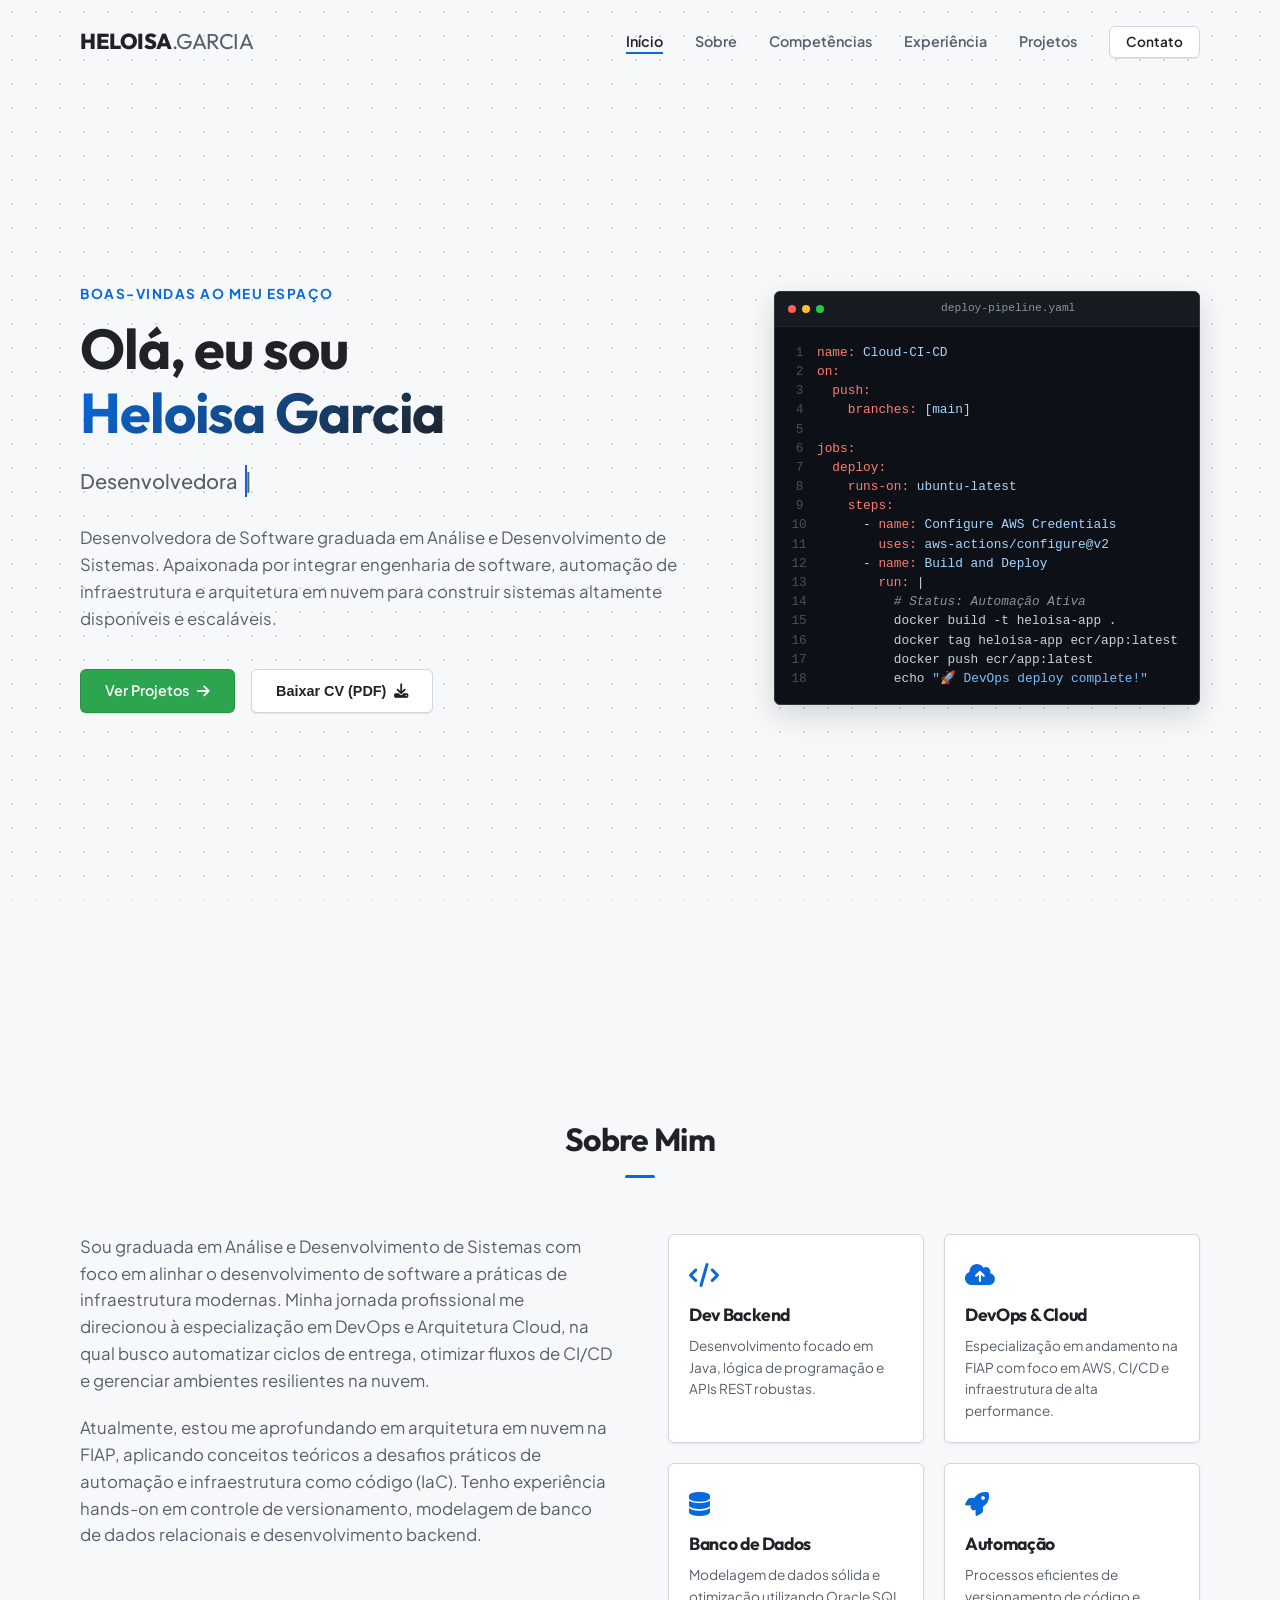
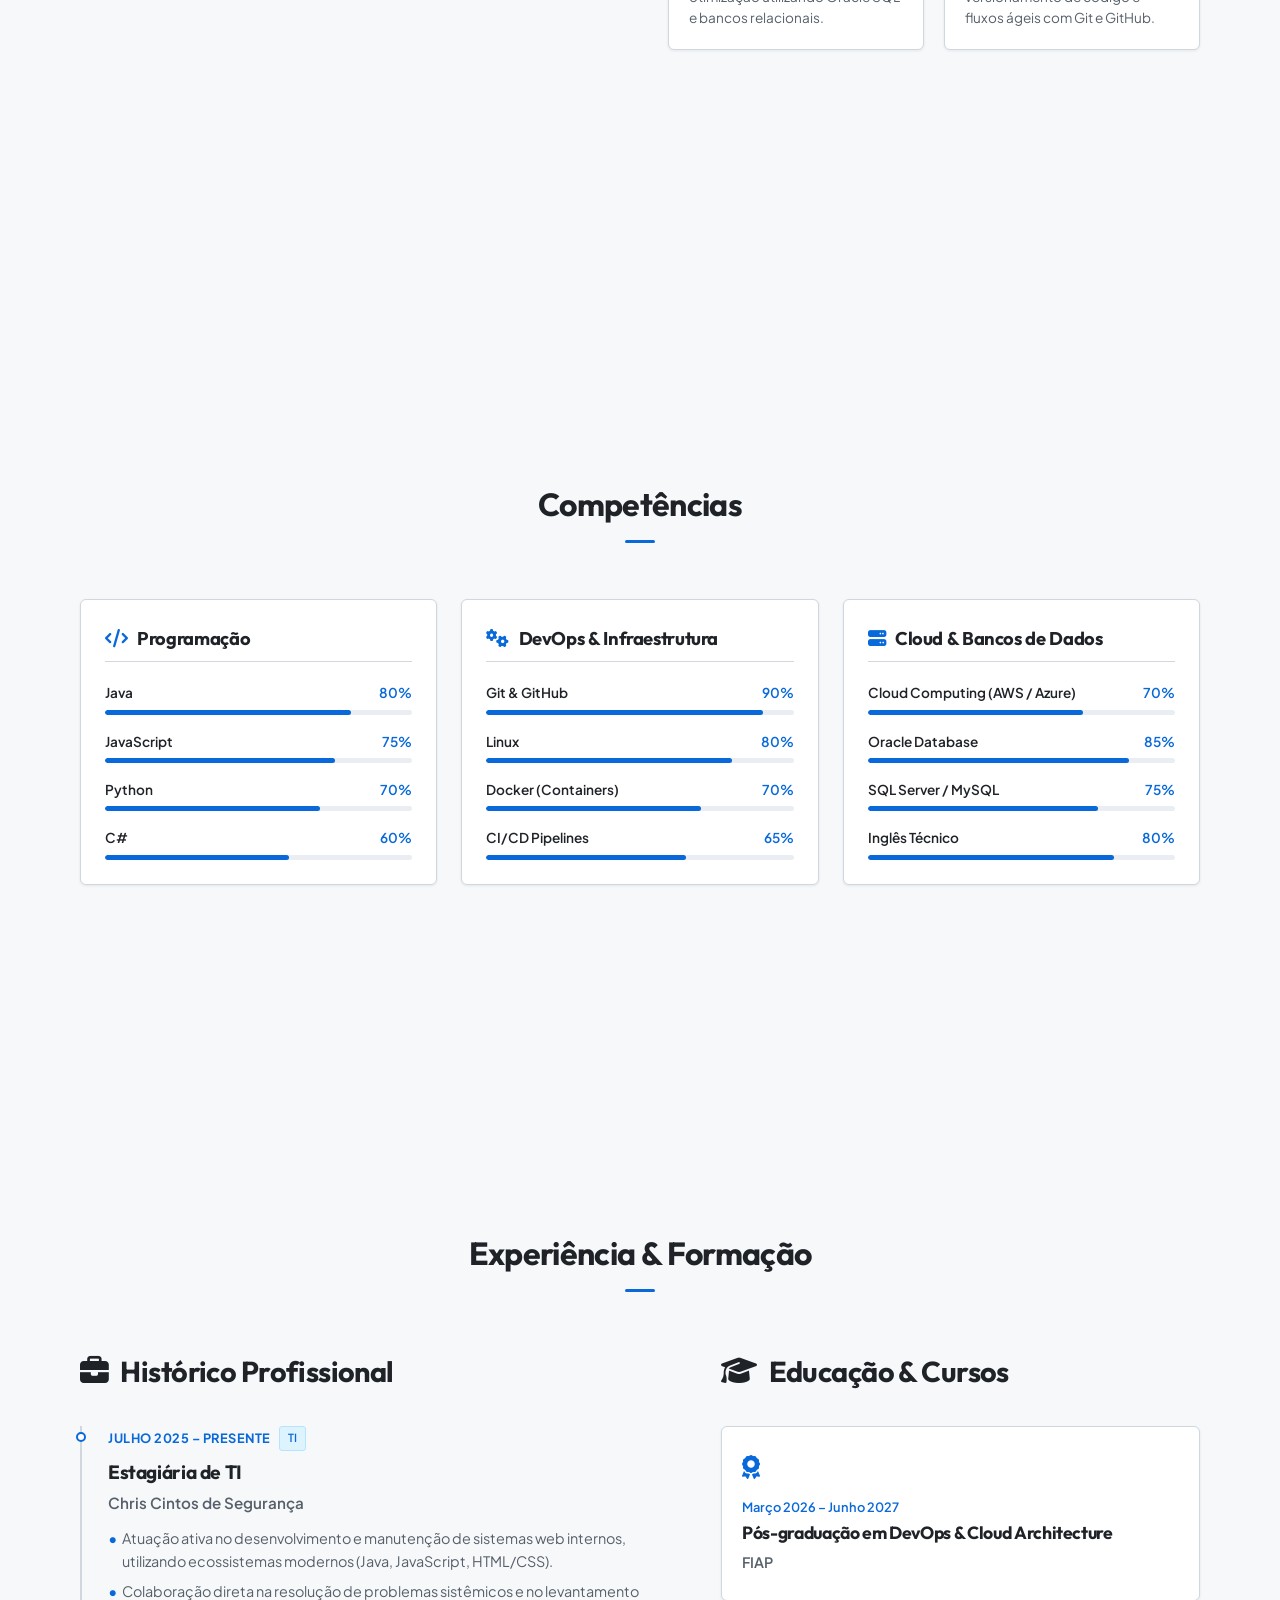
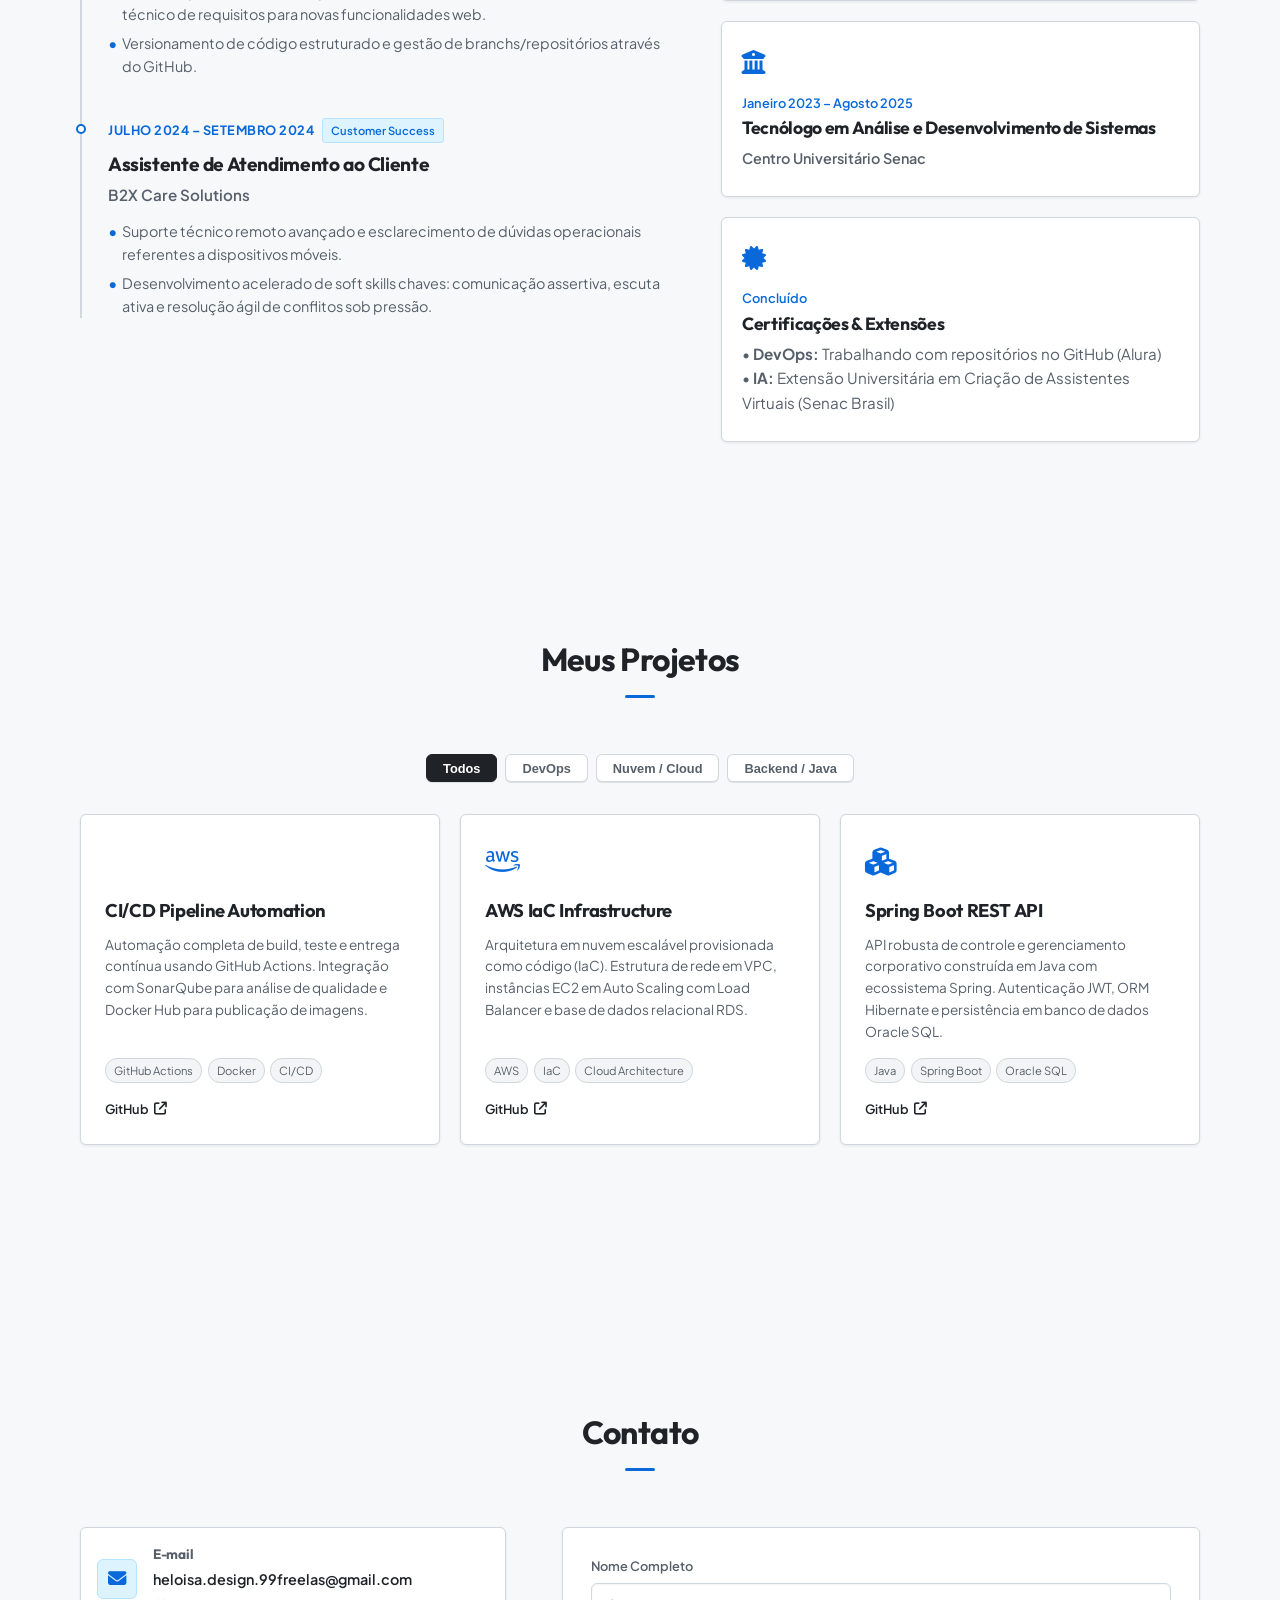
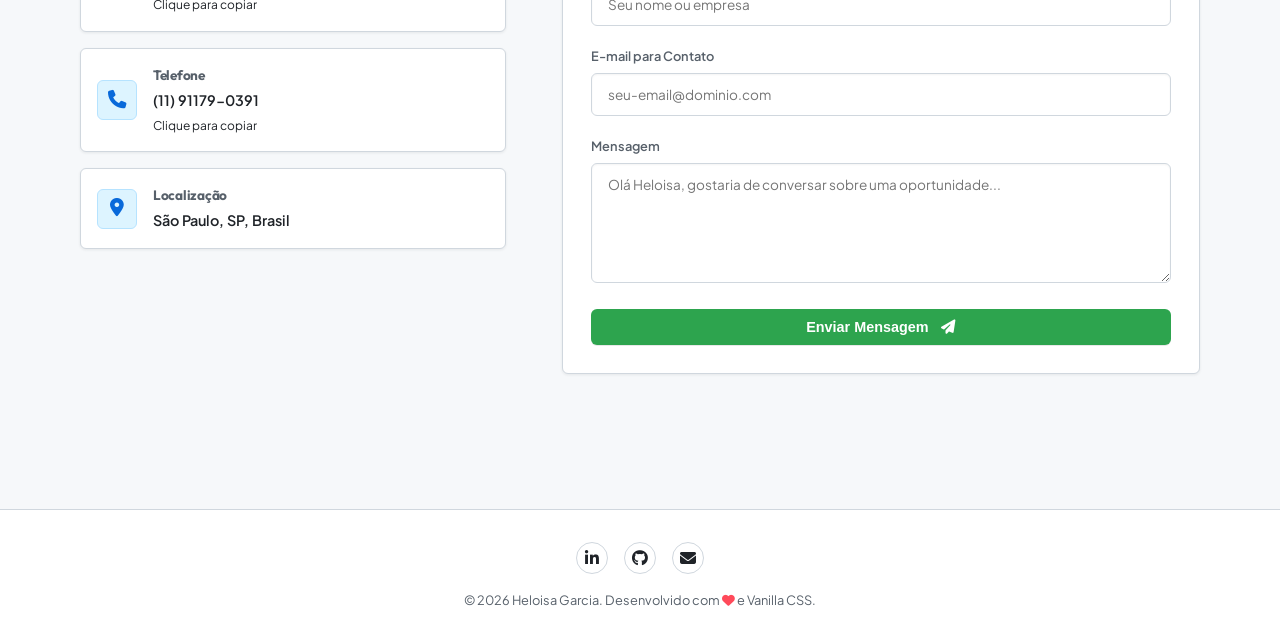
==== commit 38e71234: "fix" ====
--- a/index.html
+++ b/index.html
@@ -23,7 +23,7 @@
     <h1>Heloisa Garcia</h1>
     <div class="subtitle">Desenvolvedora de Software | Foco em DevOps e Cloud</div>
     <div class="meta-info">
-      <div><i class="fa fa-envelope"></i> heloisa.garcia.dev@gmail.com</div>
+      <div><i class="fa fa-envelope"></i> heloisa.design.99freelas@gmail.com</div>
       <div><i class="fa fa-phone"></i> (11) 91179-0391</div>
       <div><i class="fa fa-map-marker-alt"></i> São Paulo, SP, Brasil</div>
       <div><i class="fab fa-linkedin"></i> linkedin.com/in/heloisa-pgarcia</div>
@@ -464,7 +464,7 @@
             <div class="contact-icon-box"><i class="fa-solid fa-envelope"></i></div>
             <div class="contact-details">
               <h4>E-mail</h4>
-              <p id="email-text">heloisa.garcia.dev@gmail.com</p>
+              <p id="email-text">heloisa.design.99freelas@gmail.com</p>
               <span style="font-size: 0.75rem; color: var(--accent-cyan); display: block; margin-top: 4px;">Clique para copiar</span>
             </div>
           </div>
@@ -539,7 +539,7 @@
       <div class="footer-socials">
         <a href="https://www.linkedin.com/in/heloisa-pgarcia" target="_blank" class="social-icon"><i class="fa-brands fa-linkedin-in"></i></a>
         <a href="https://github.com/HeloisaPeGarcia" target="_blank" class="social-icon"><i class="fa-brands fa-github"></i></a>
-        <a href="mailto:heloisa.garcia.dev@gmail.com" class="social-icon"><i class="fa-solid fa-envelope"></i></a>
+        <a href="mailto:heloisa.design.99freelas@gmail.com" class="social-icon"><i class="fa-solid fa-envelope"></i></a>
       </div>
       <div class="footer-copy">
         &copy; <span id="footer-year">2026</span> Heloisa Garcia. Desenvolvido com <i class="fa-solid fa-heart" style="color: #ff4a5a; font-size: 0.8rem;"></i> e Vanilla CSS.
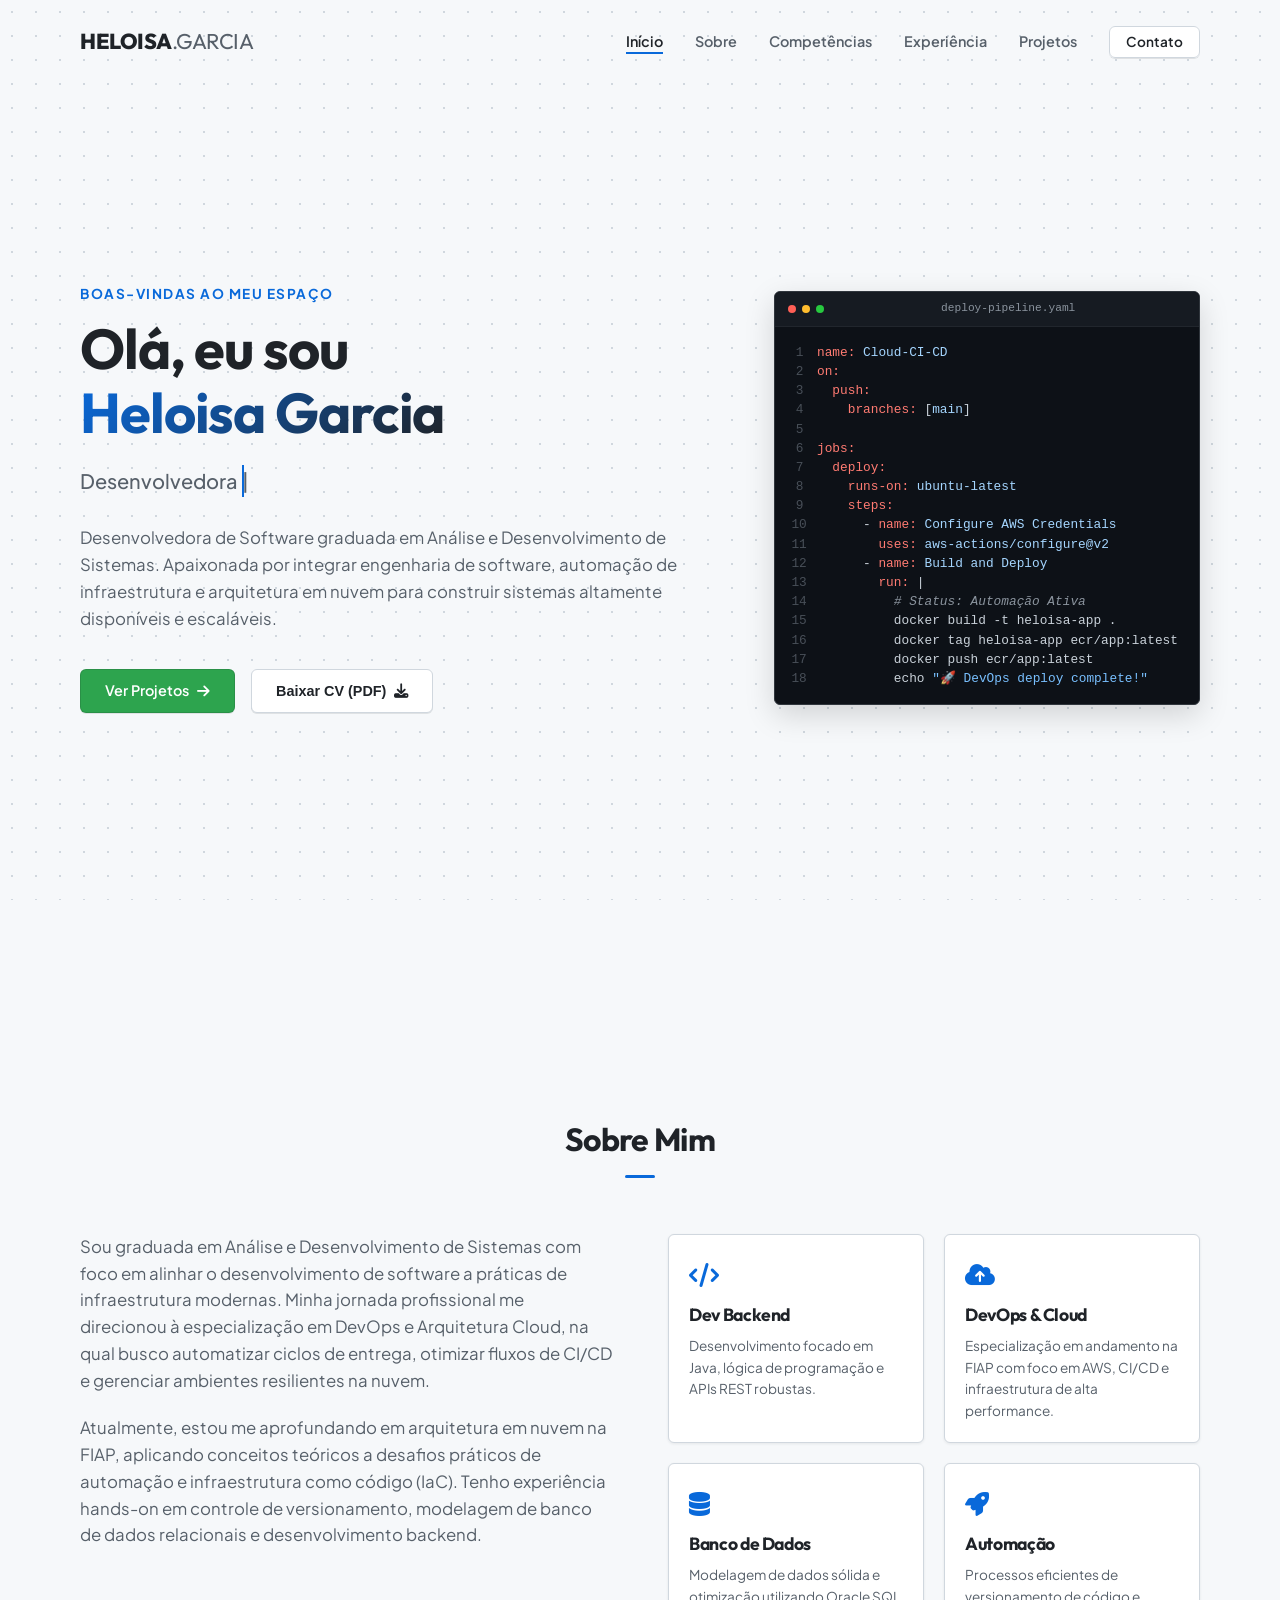
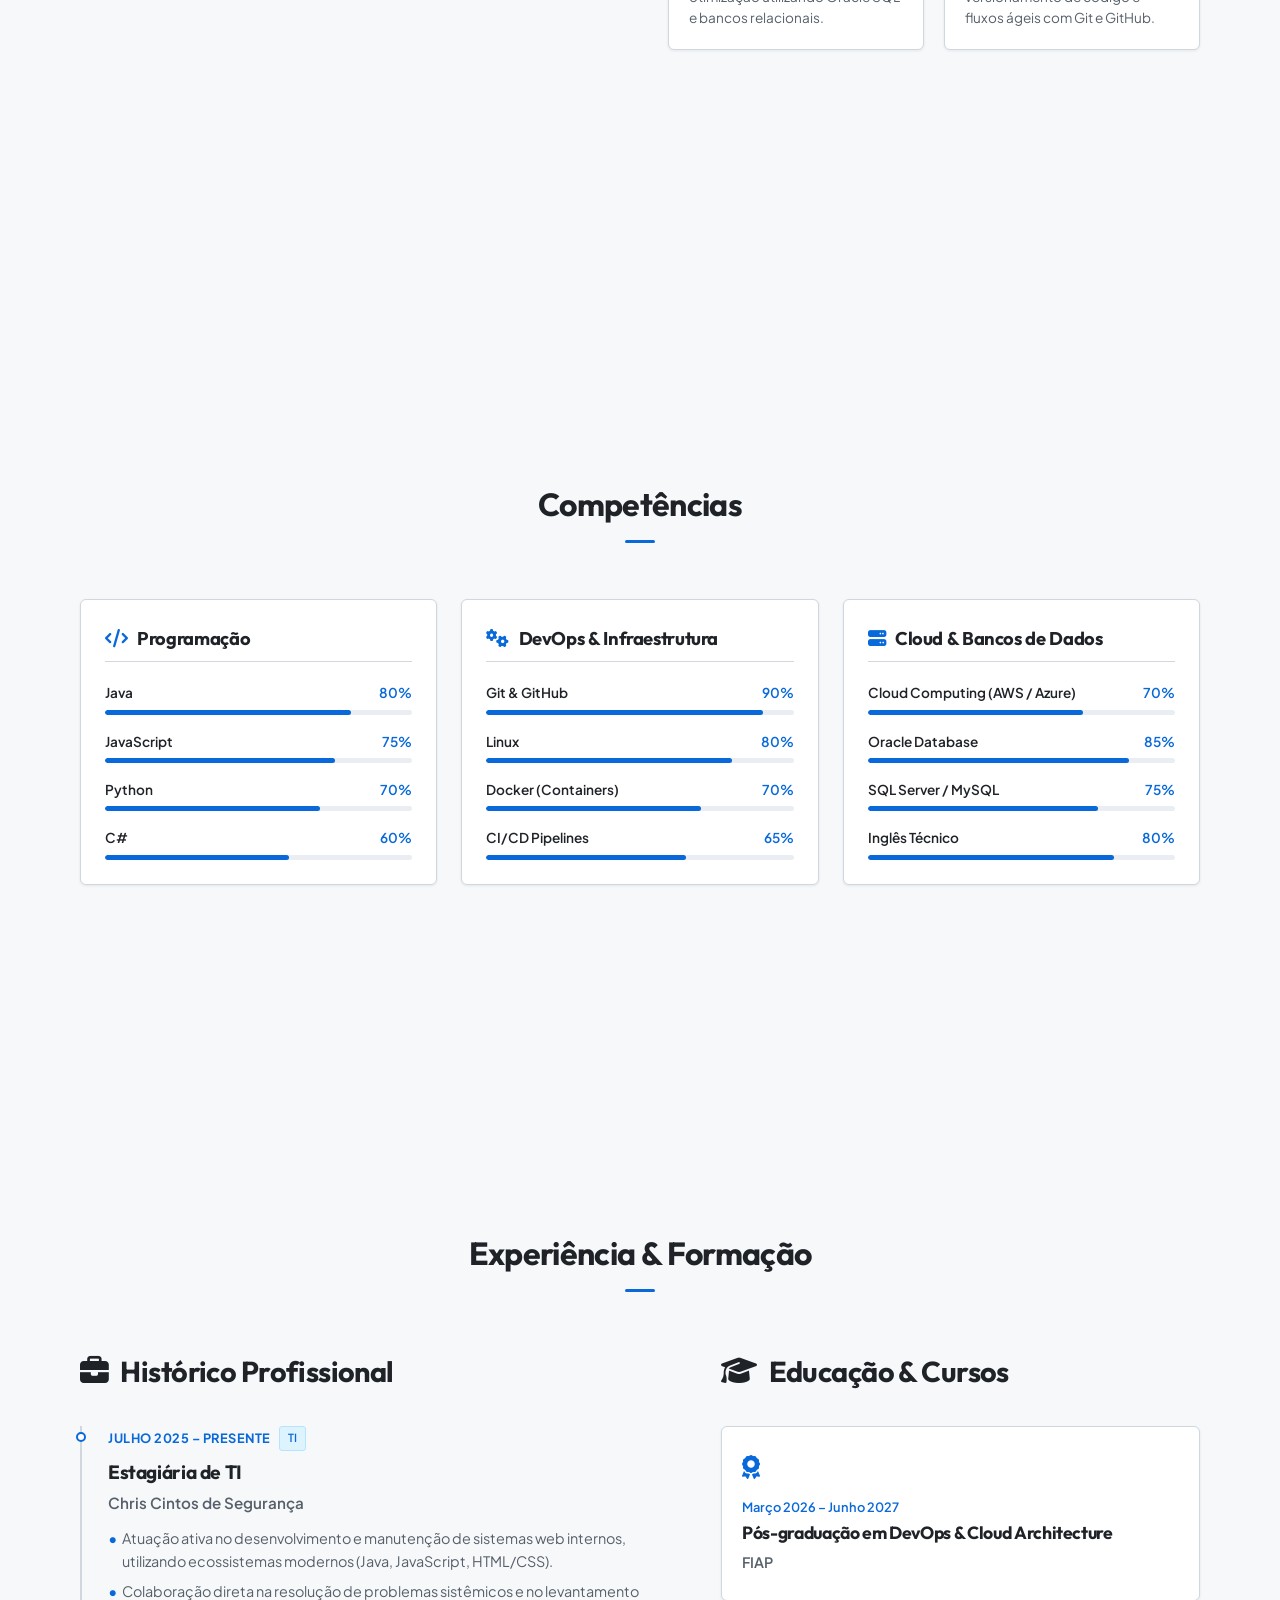
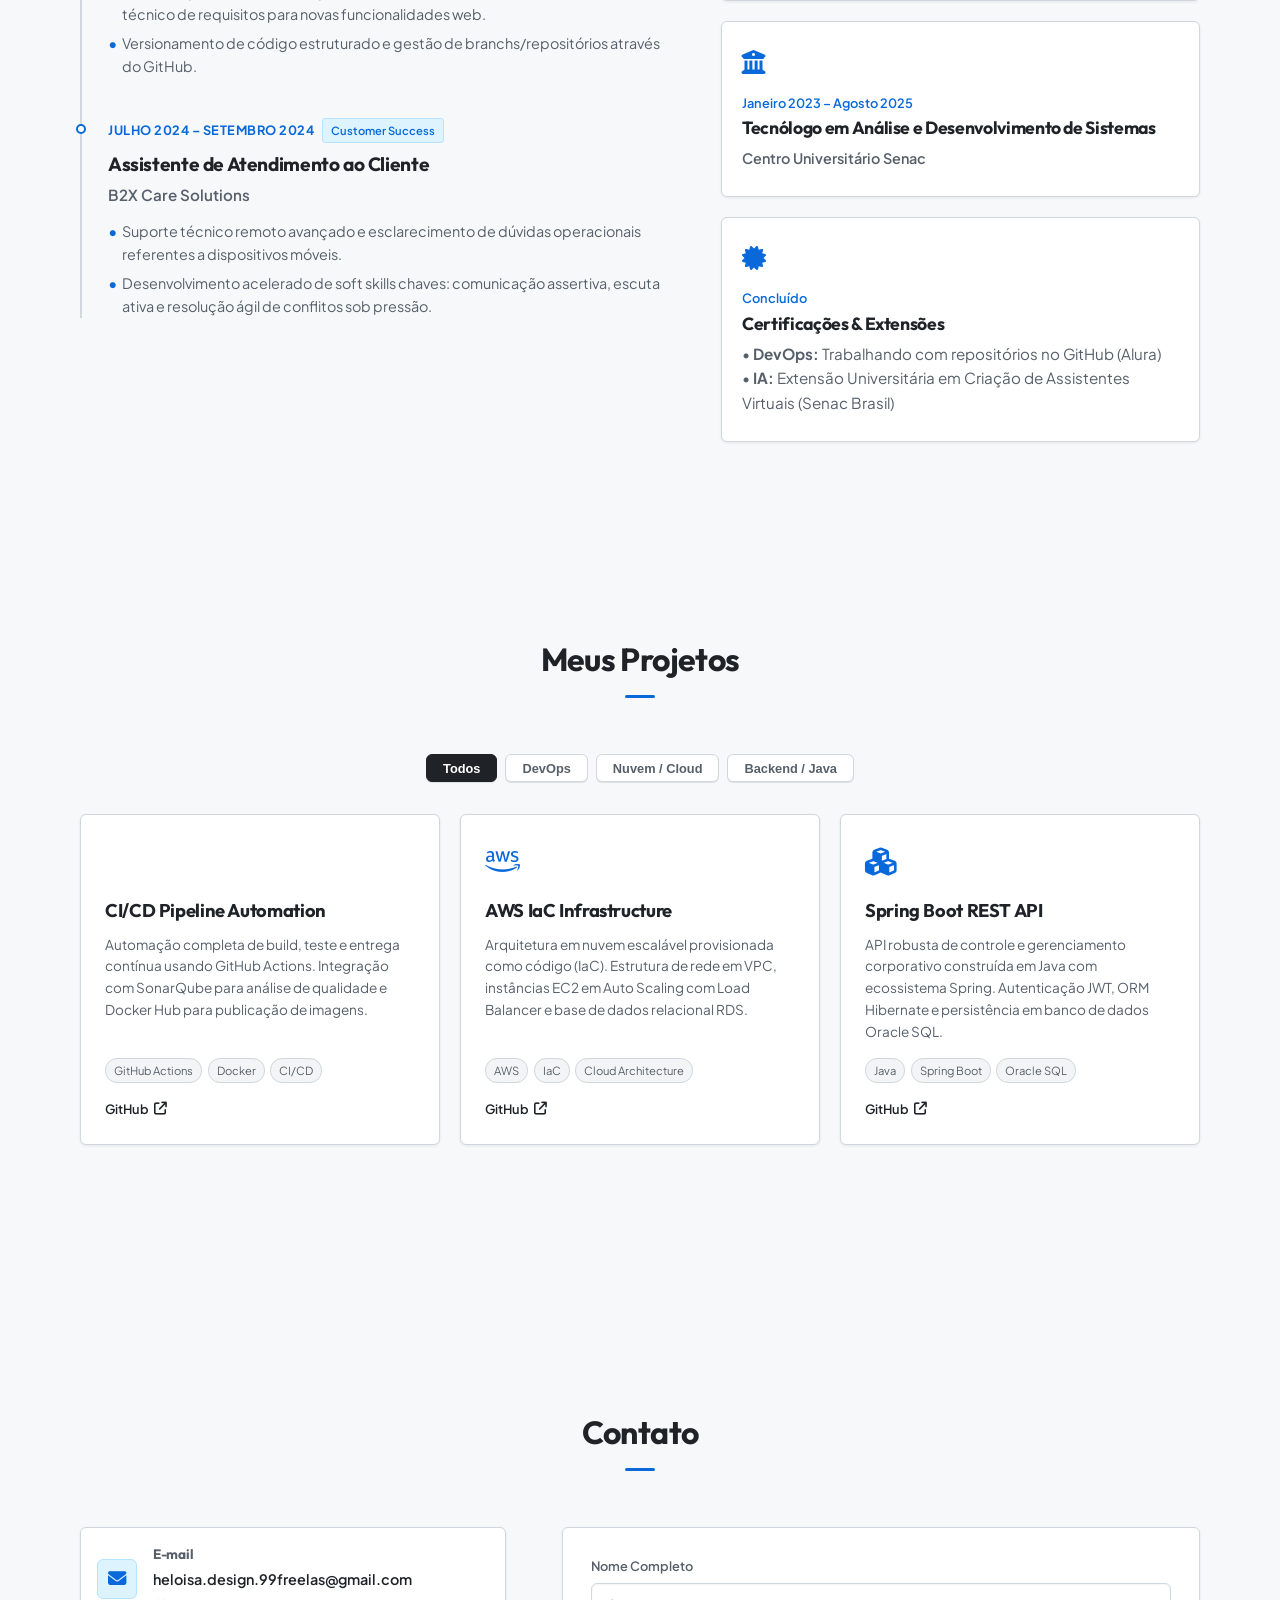
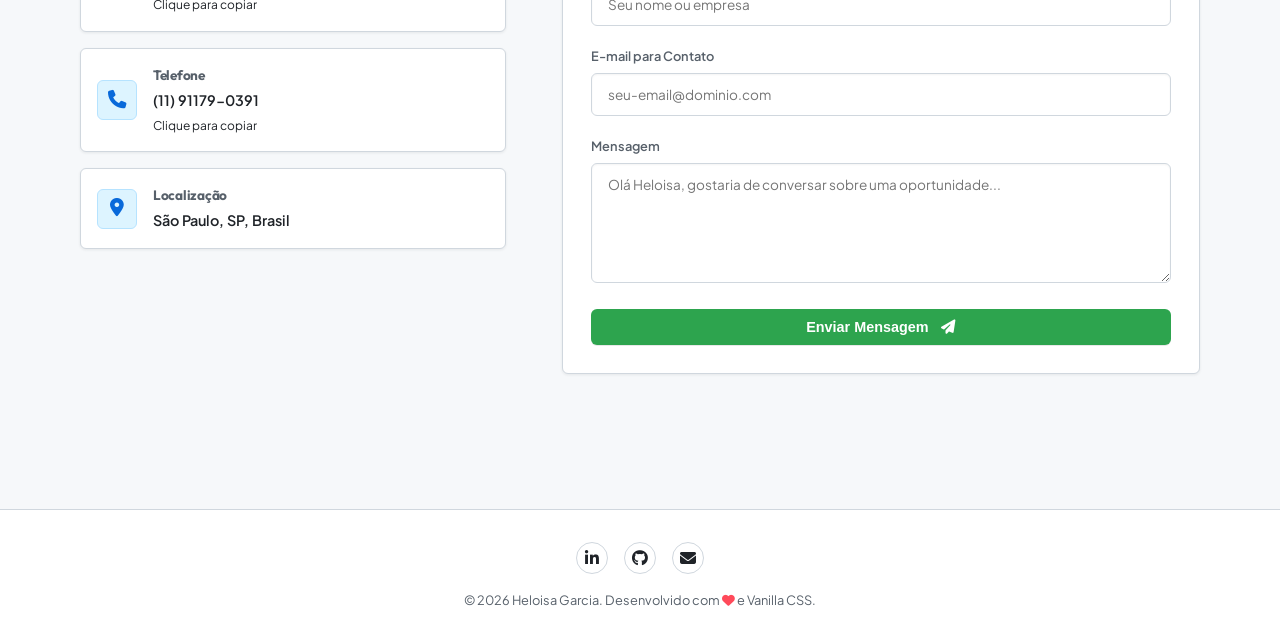
==== commit f437d0a4: "fix: download cv atualizado" ====
--- a/index.html
+++ b/index.html
@@ -75,9 +75,9 @@
             Ver Projetos <i class="fa-solid fa-arrow-right"></i>
           </a>
           <!-- Action to print the page layout customized as a CV -->
-          <button onclick="window.print()" class="btn btn-secondary">
-            Baixar CV (PDF) <i class="fa-solid fa-download"></i>
-          </button>
+<button id="download-cv" class="btn btn-secondary">
+  Baixar CV (PDF) <i class="fa-solid fa-download"></i>
+</button>
         </div>
       </div>
       
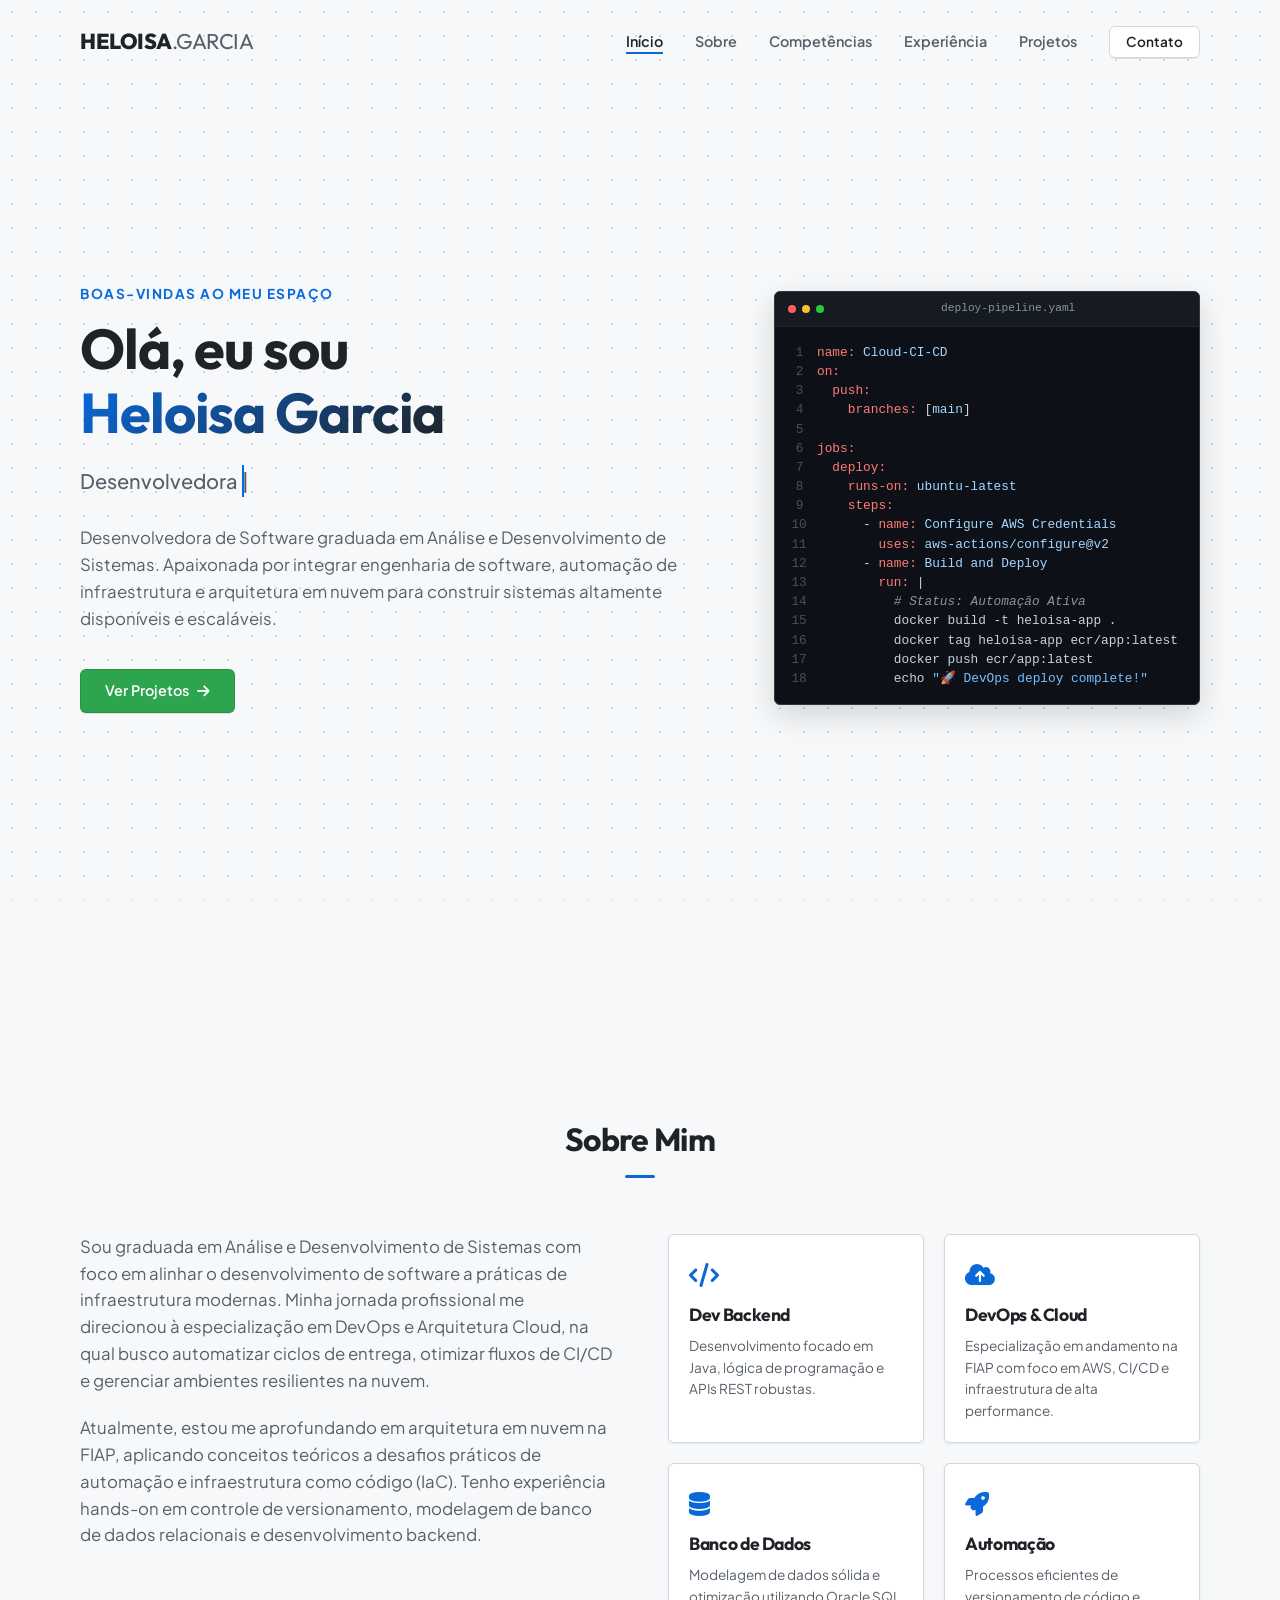
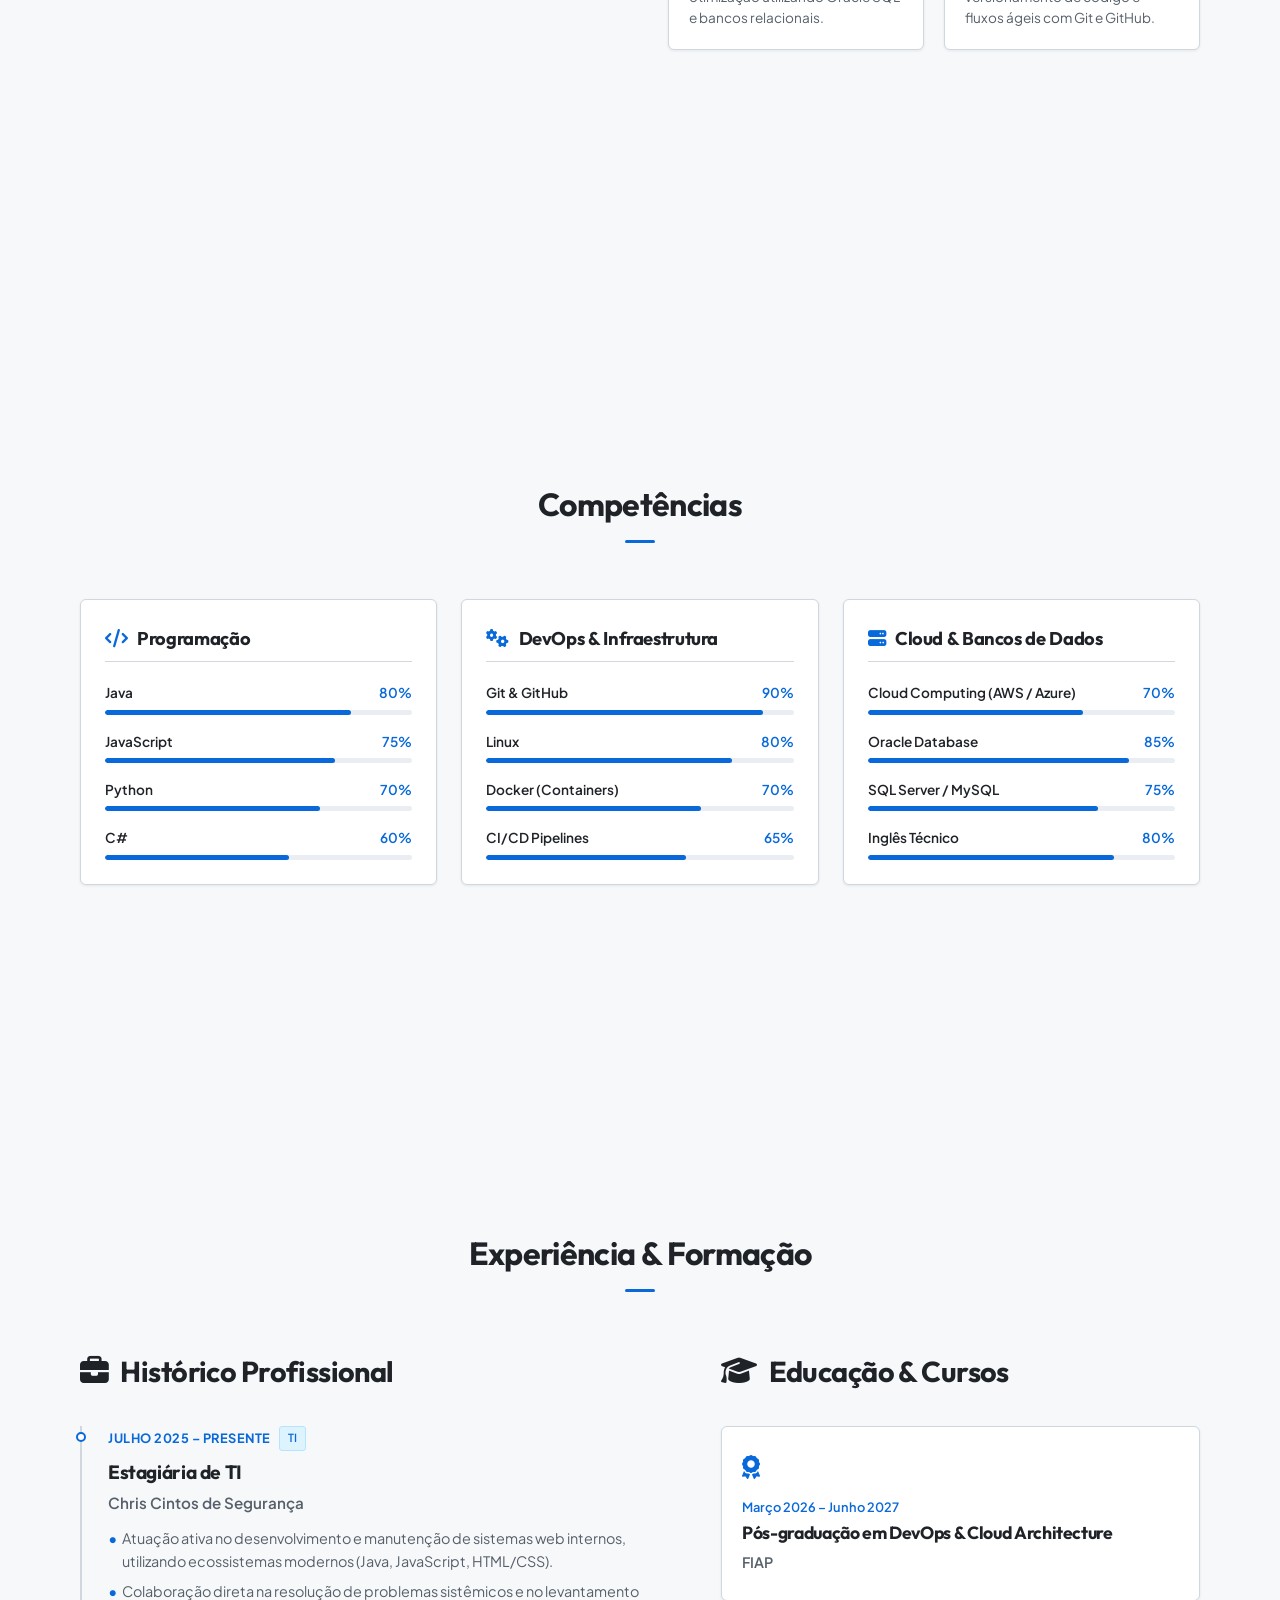
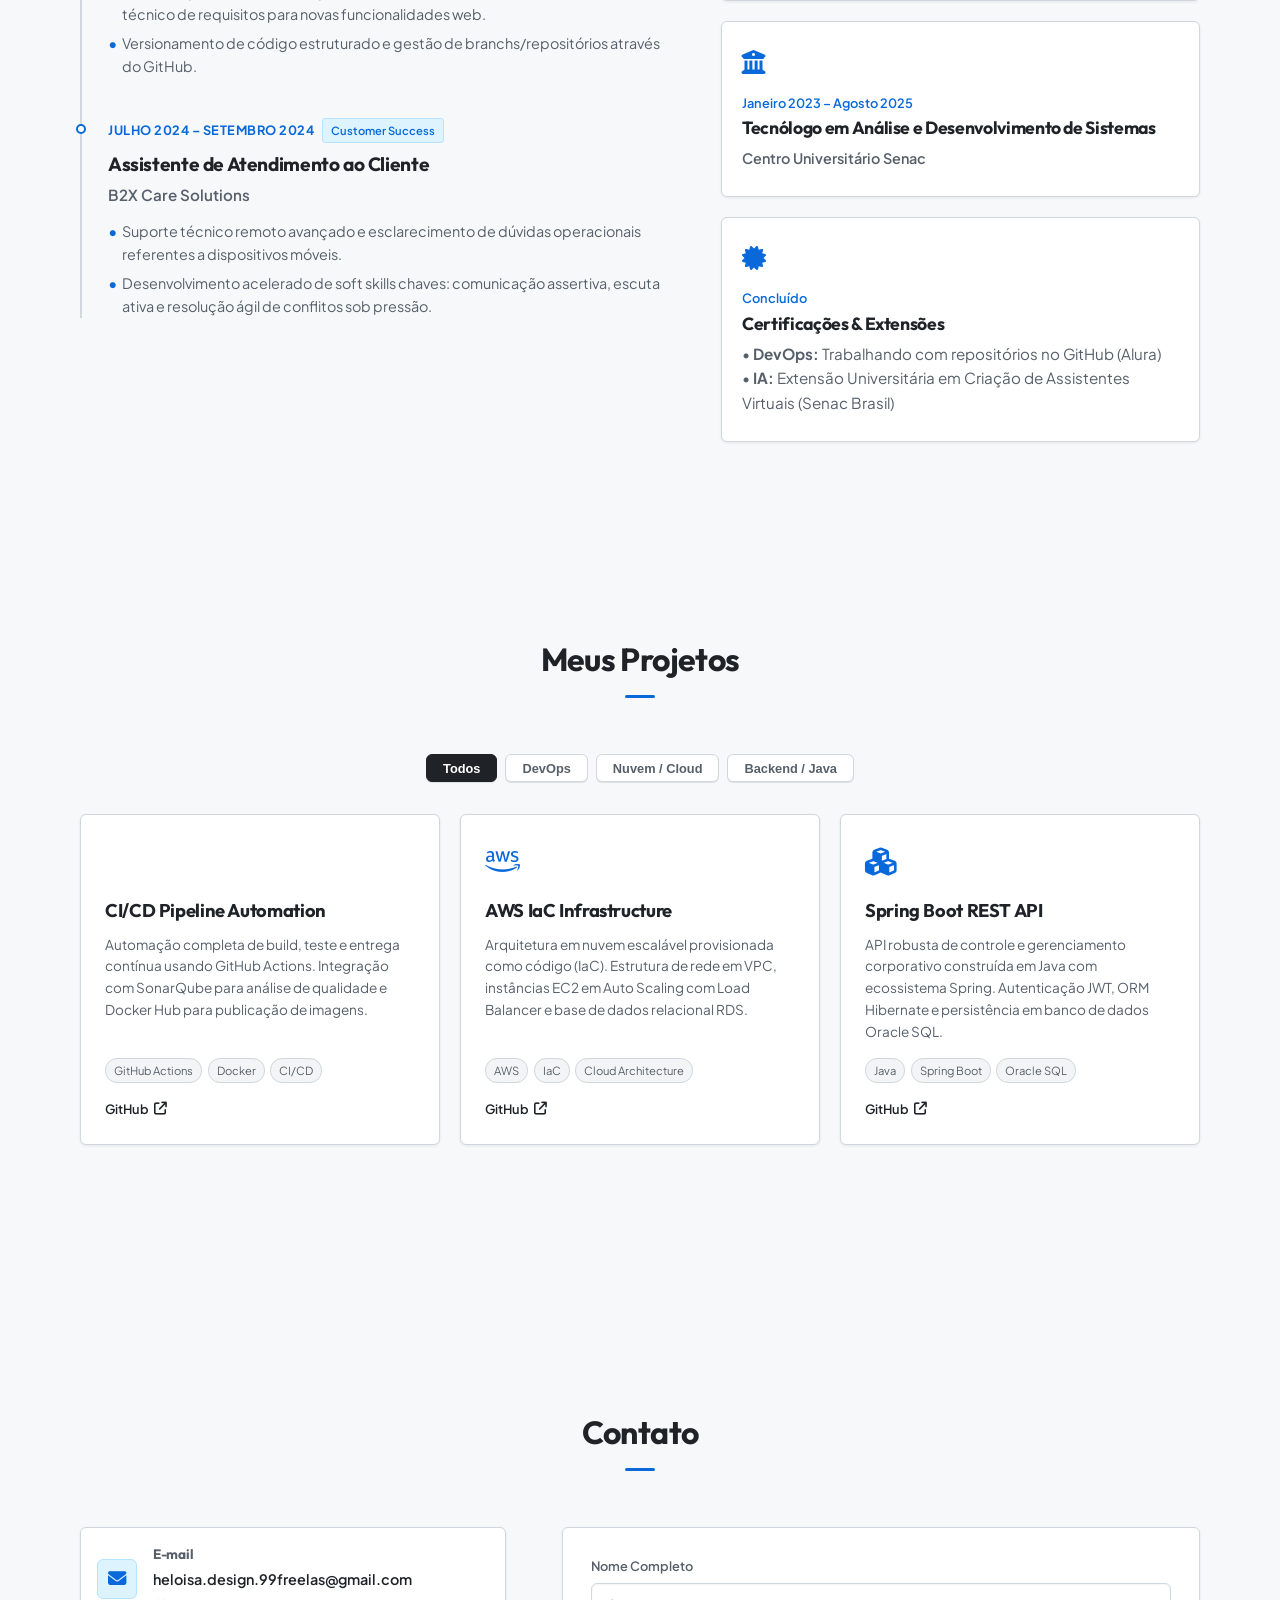
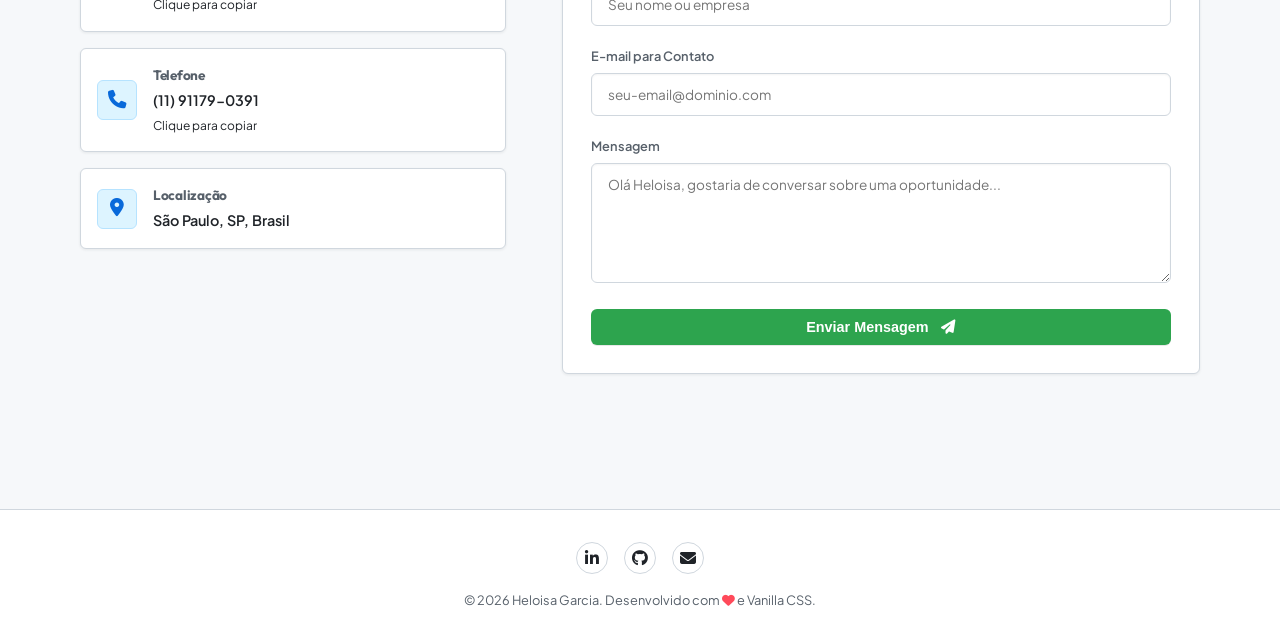
==== commit 0301eafb: "Remove download CV button from index.html Removed the download CV button from the index.html file." ====
--- a/index.html
+++ b/index.html
@@ -75,9 +75,6 @@
             Ver Projetos <i class="fa-solid fa-arrow-right"></i>
           </a>
           <!-- Action to print the page layout customized as a CV -->
-<button id="download-cv" class="btn btn-secondary">
-  Baixar CV (PDF) <i class="fa-solid fa-download"></i>
-</button>
         </div>
       </div>
       
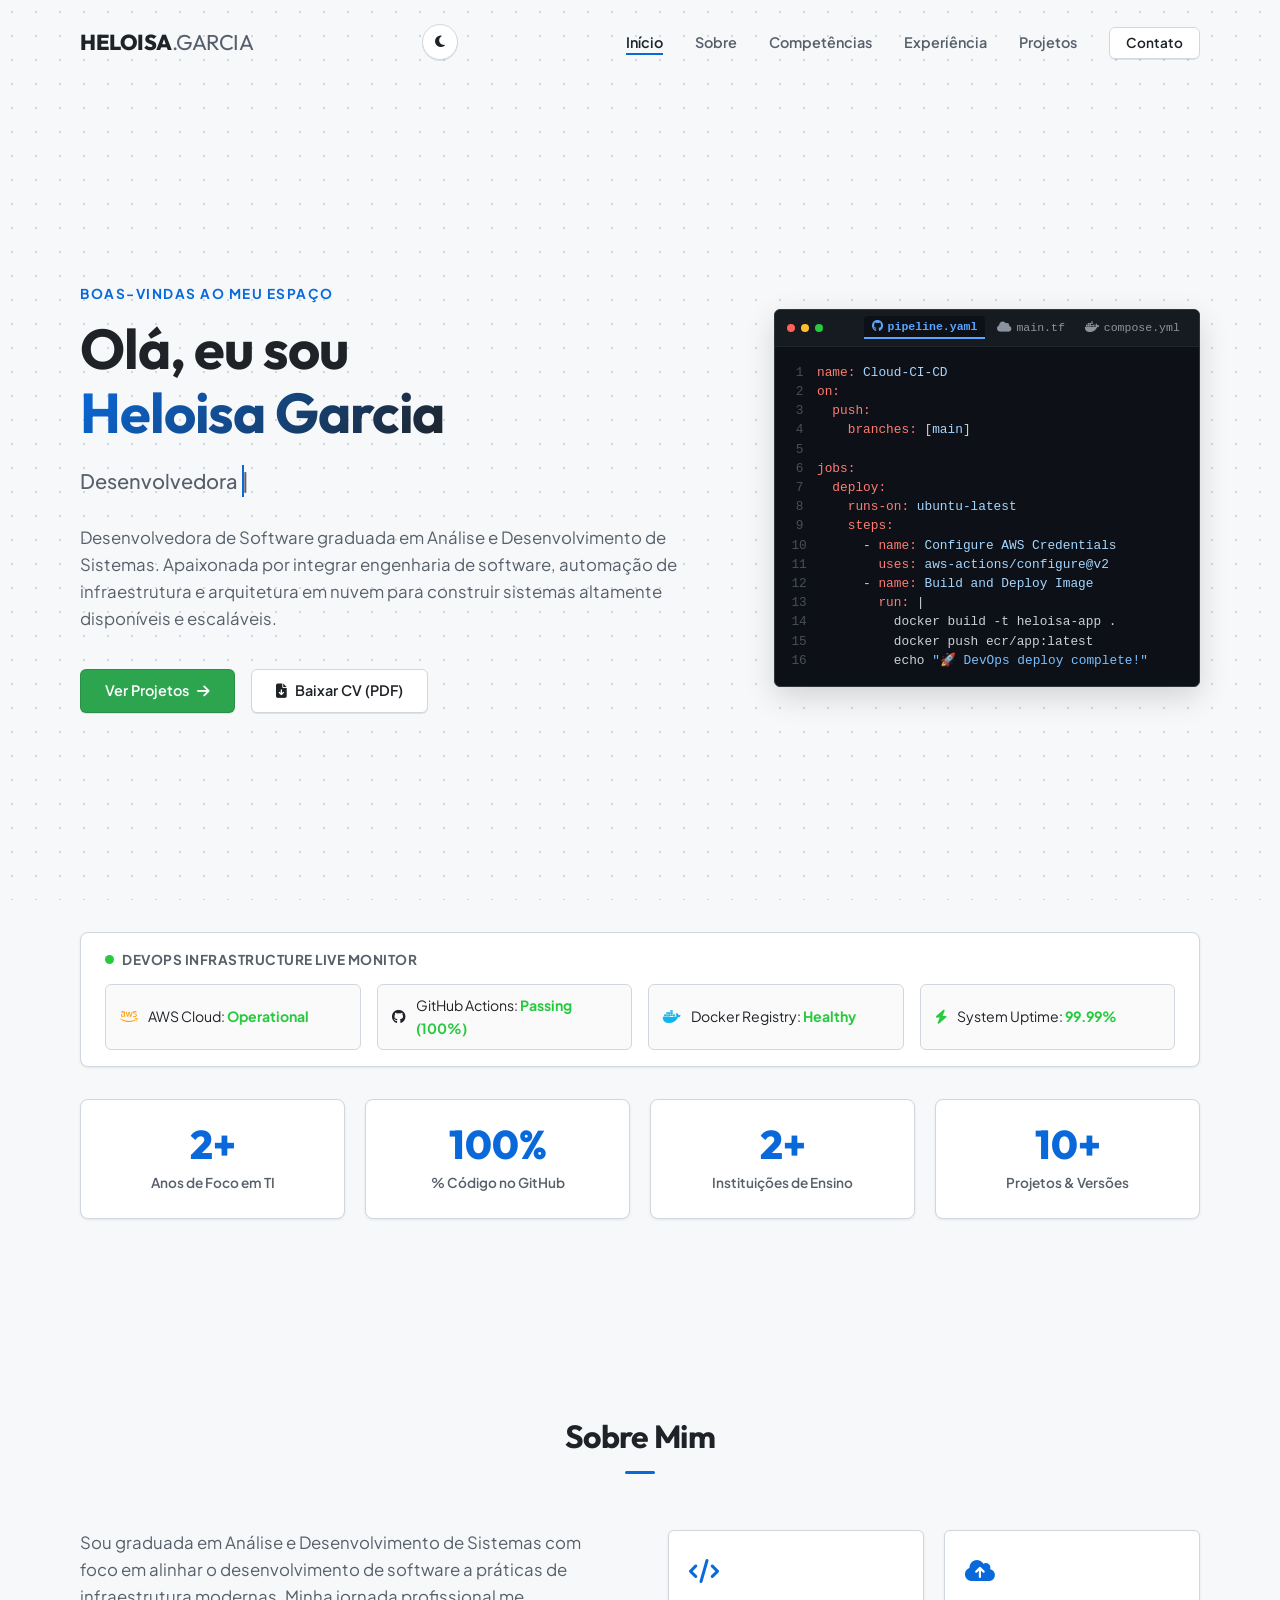
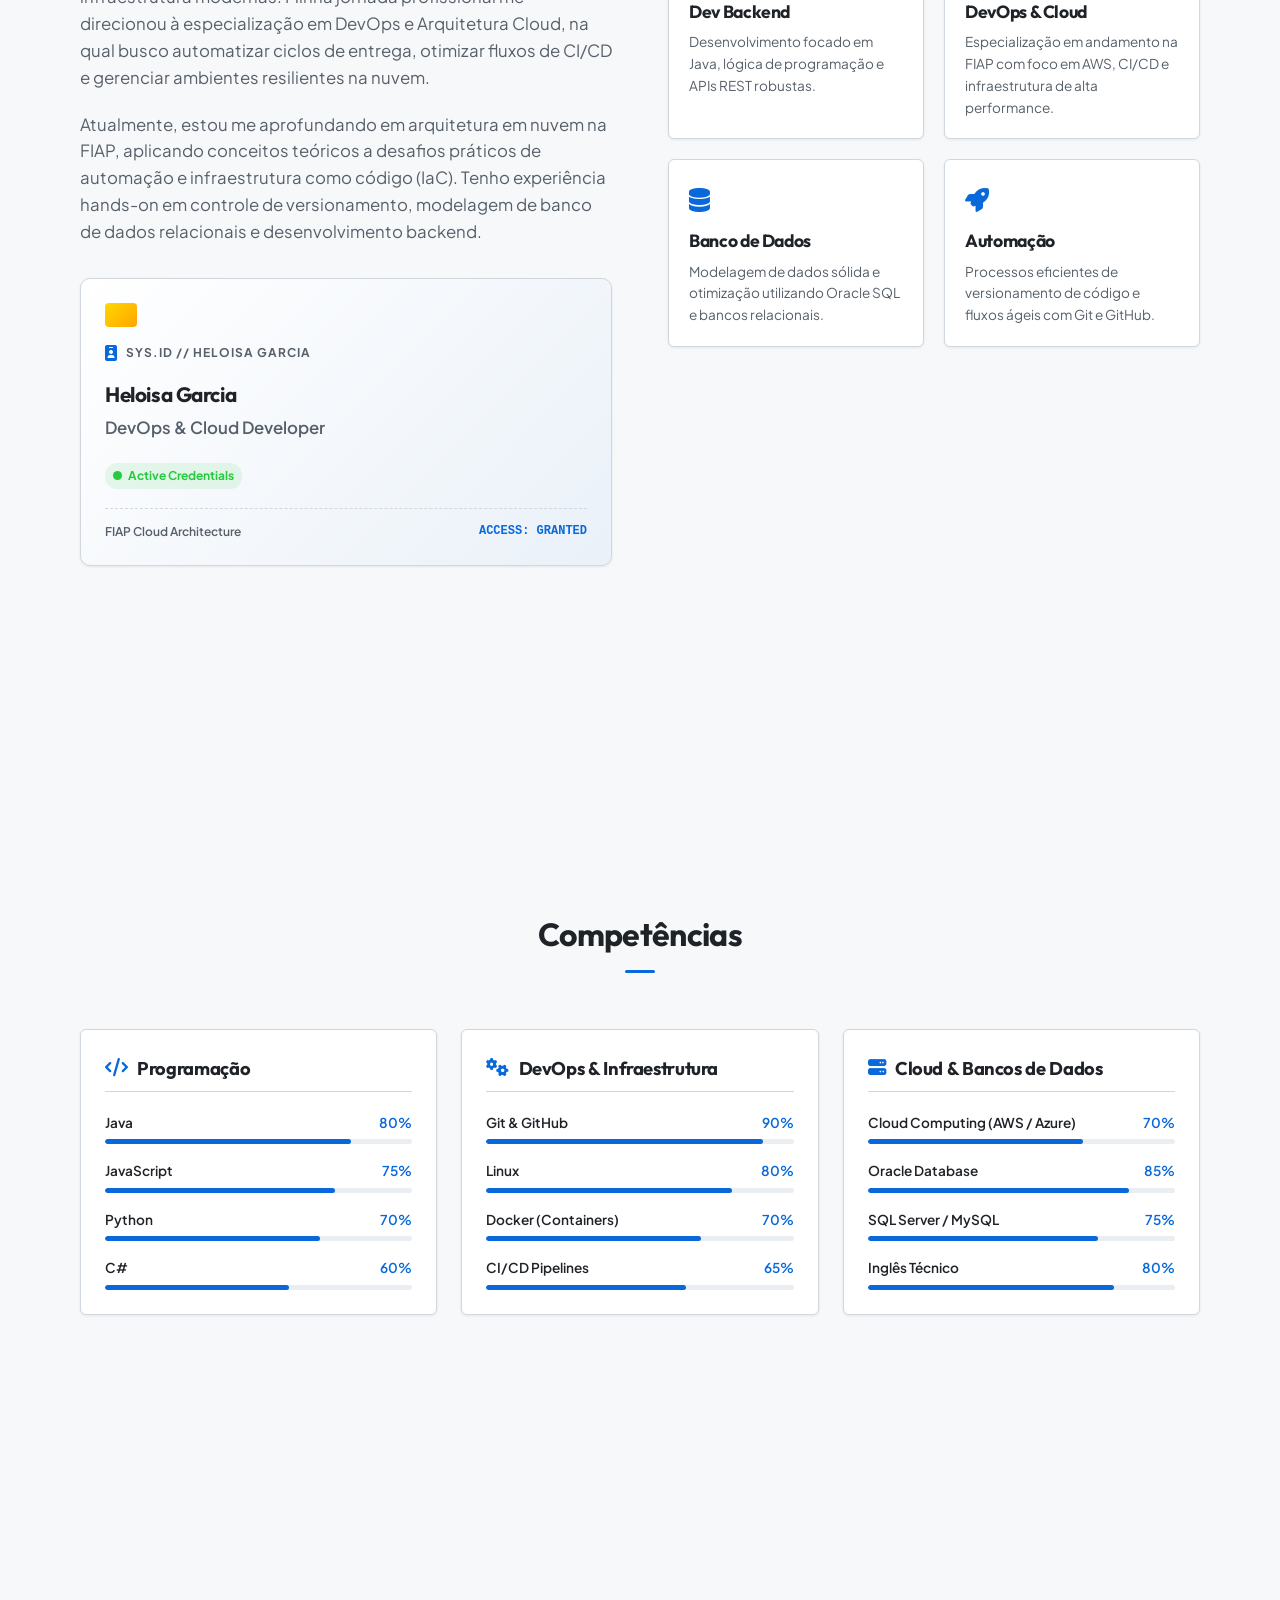
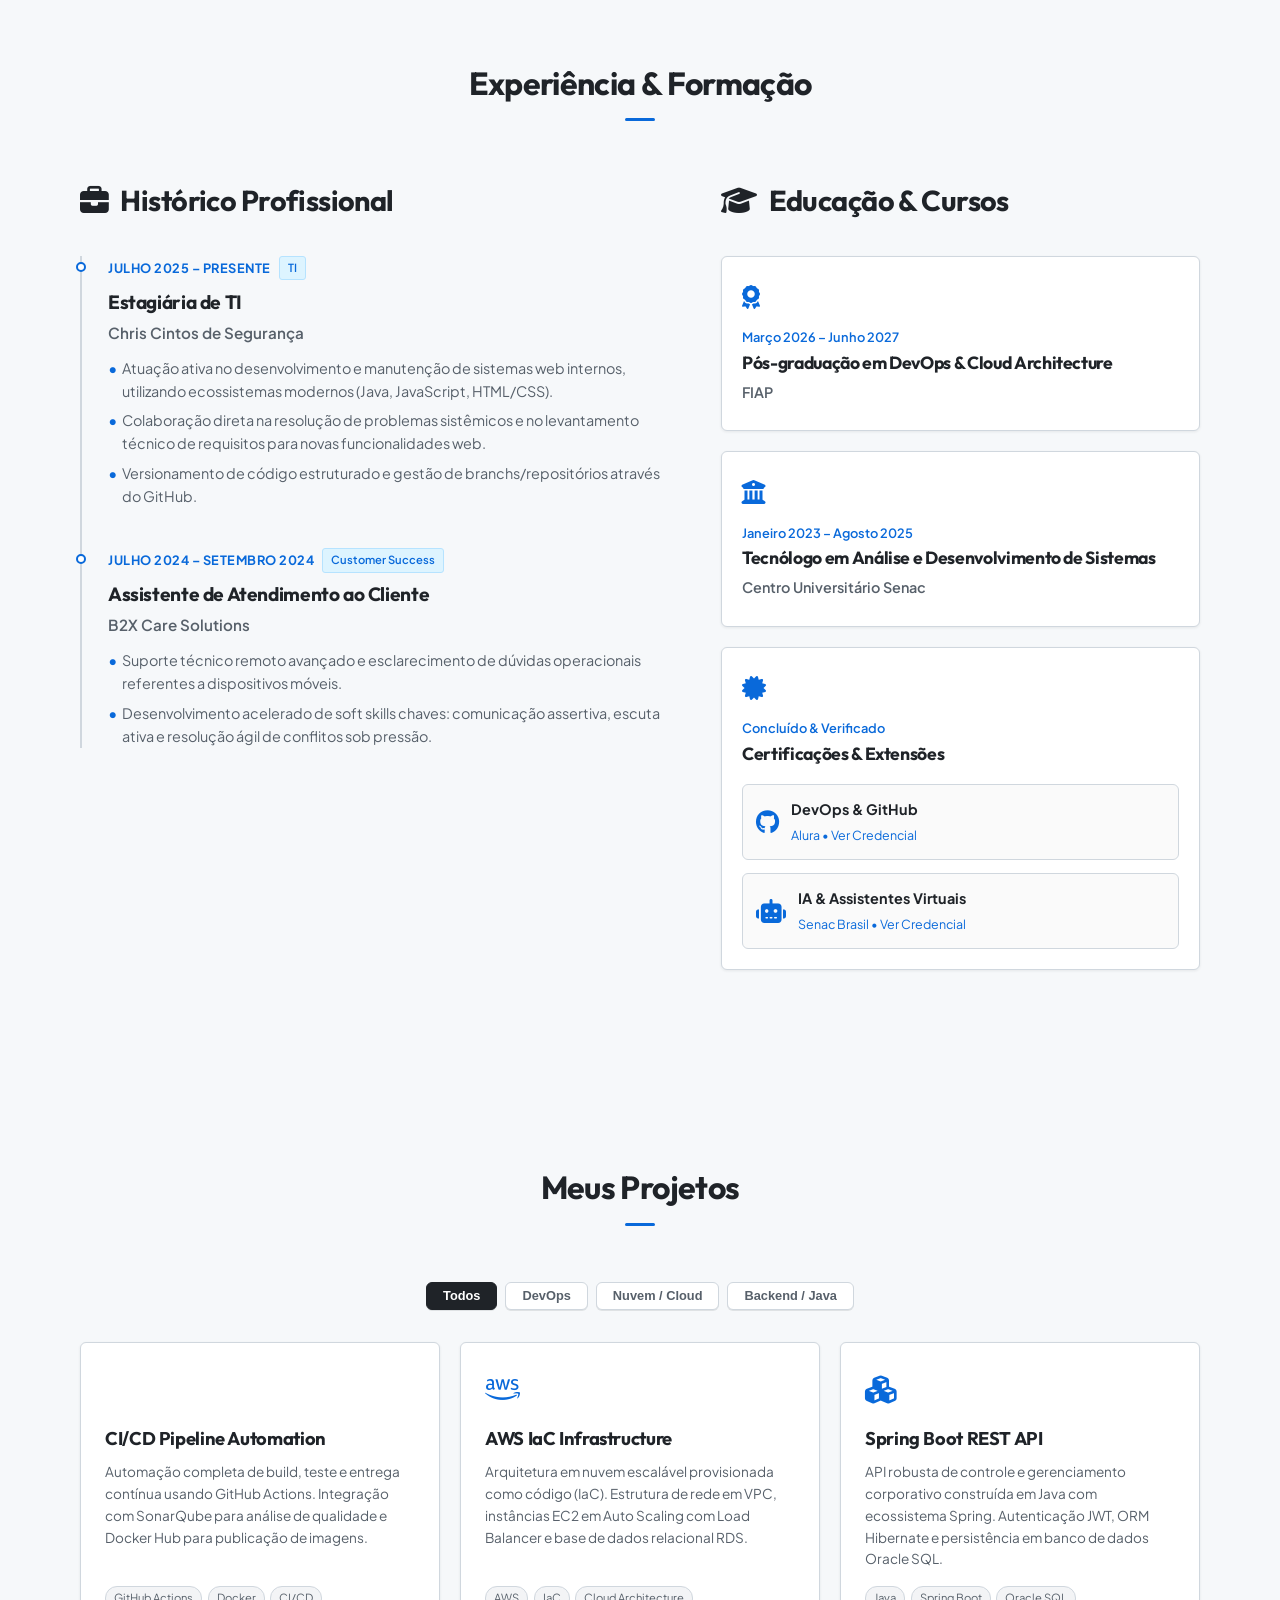
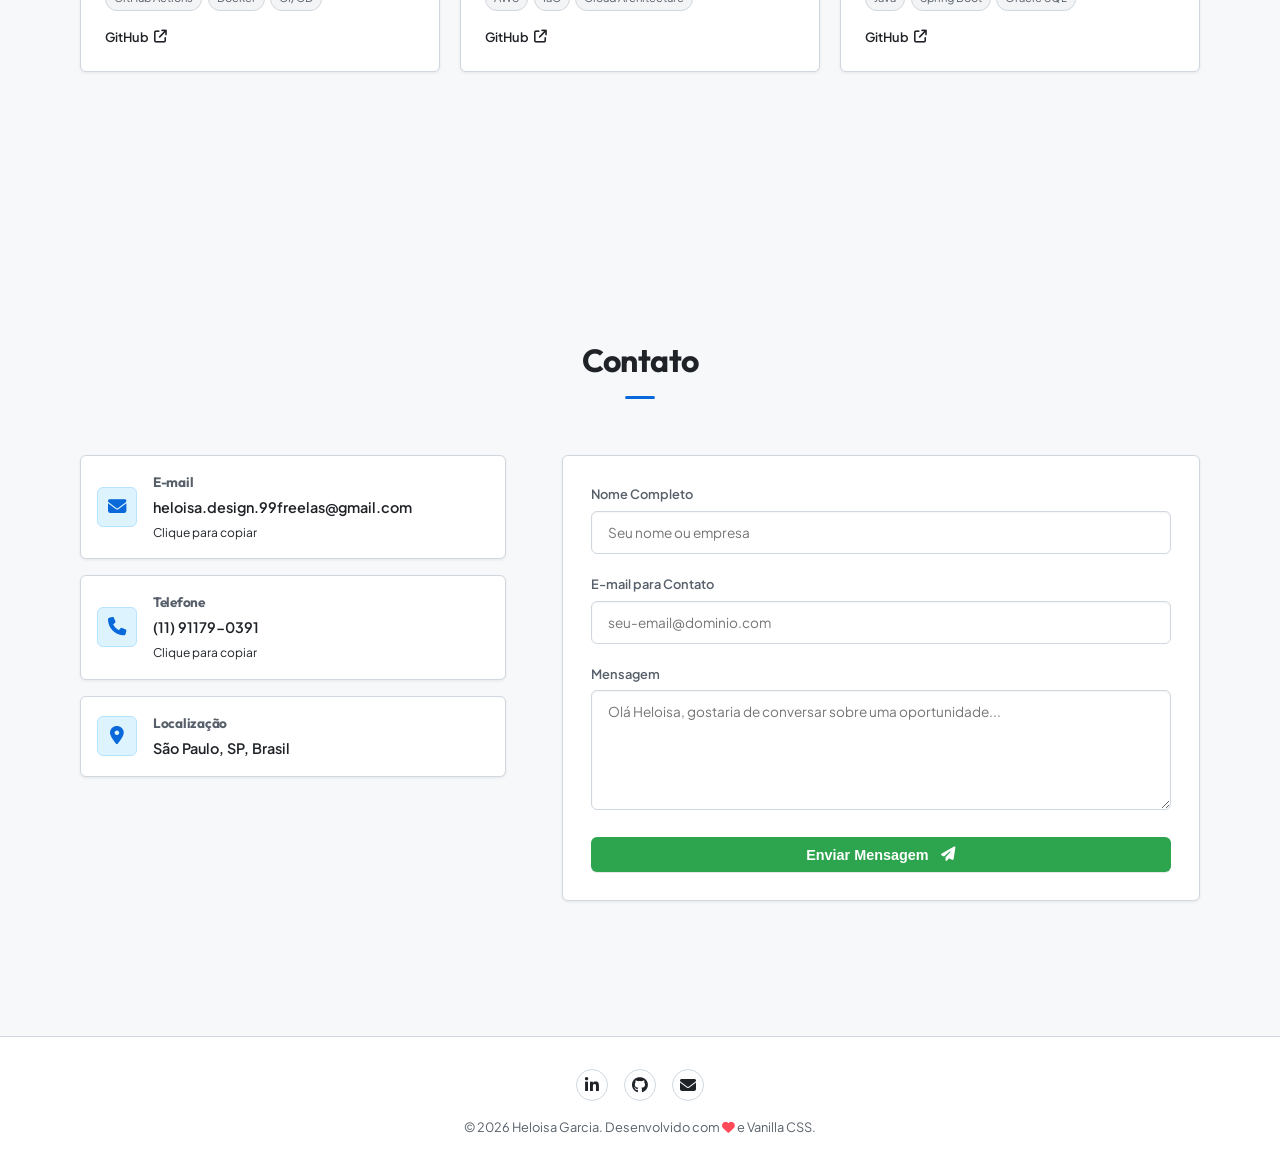
==== commit 88e04cd5: "feat: implement dark mode toggle, interactive DevOps terminal tabs, 3D card tilt, and animated stati" ====
--- a/index.html
+++ b/index.html
@@ -10,6 +10,18 @@
   <meta name="keywords" content="DevOps, Cloud Computing, FIAP, Senac, AWS, Azure, Java, GitHub, Heloisa Garcia, Desenvolvedora de Software">
   <meta name="author" content="Heloisa Garcia">
   
+  <!-- Open Graph / Social Media Meta Tags -->
+  <meta property="og:type" content="website">
+  <meta property="og:url" content="https://heloisapegarcia.github.io/">
+  <meta property="og:title" content="Heloisa Garcia | Portfolio - DevOps & Cloud Developer">
+  <meta property="og:description" content="Engenharia de Software, Automação de Infraestrutura e Arquitetura Cloud. Pós-graduanda FIAP.">
+  <meta property="og:image" content="https://heloisapegarcia.github.io/Profile.pdf">
+
+  <!-- Twitter Meta Tags -->
+  <meta name="twitter:card" content="summary_large_image">
+  <meta name="twitter:title" content="Heloisa Garcia | Portfolio - DevOps & Cloud Developer">
+  <meta name="twitter:description" content="Engenharia de Software, Automação de Infraestrutura e Arquitetura Cloud.">
+  
   <!-- FontAwesome for Premium Icons -->
   <link rel="stylesheet" href="https://cdnjs.cloudflare.com/ajax/libs/font-awesome/6.4.2/css/all.min.css">
   
@@ -38,11 +50,18 @@
         <a href="#hero">HELOISA<span>.GARCIA</span></a>
       </div>
       
-      <!-- Hamburger Menu for Mobile -->
-      <div class="menu-toggle" id="menu-toggle">
-        <span></span>
-        <span></span>
-        <span></span>
+      <div class="header-right">
+        <!-- Theme Toggle Button -->
+        <button id="theme-toggle" class="theme-toggle-btn" aria-label="Alternar modo escuro ou claro" title="Alternar tema">
+          <i class="fa-solid fa-moon"></i>
+        </button>
+        
+        <!-- Hamburger Menu for Mobile -->
+        <div class="menu-toggle" id="menu-toggle" aria-label="Abrir menu de navegação">
+          <span></span>
+          <span></span>
+          <span></span>
+        </div>
       </div>
       
       <nav>
@@ -74,43 +93,84 @@
           <a href="#projects" class="btn btn-primary">
             Ver Projetos <i class="fa-solid fa-arrow-right"></i>
           </a>
-          <!-- Action to print the page layout customized as a CV -->
+          <a href="Profile.pdf" download="Curriculo-Heloisa-Garcia.pdf" id="download-cv" class="btn btn-secondary">
+            <i class="fa-solid fa-file-arrow-down"></i> Baixar CV (PDF)
+          </a>
         </div>
       </div>
       
-      <!-- Premium DevOps Terminal Mockup -->
+      <!-- Premium DevOps Interactive Terminal Mockup -->
       <div class="hero-visual">
         <div class="terminal-mockup glass">
           <div class="terminal-header">
-            <span class="terminal-dot red"></span>
-            <span class="terminal-dot yellow"></span>
-            <span class="terminal-dot green"></span>
-            <span class="terminal-title">deploy-pipeline.yaml</span>
-          </div>
-          <div class="terminal-body">
-            <pre><code><span class="line-num">1</span><span class="key">name:</span> <span class="val">Cloud-CI-CD</span>
-<span class="line-num">2</span><span class="key">on:</span>
-<span class="line-num">3</span>  <span class="key">push:</span>
-<span class="line-num">4</span>    <span class="key">branches:</span> [<span class="val">main</span>]
-<span class="line-num">5</span>
-<span class="line-num">6</span><span class="key">jobs:</span>
-<span class="line-num">7</span>  <span class="key">deploy:</span>
-<span class="line-num">8</span>    <span class="key">runs-on:</span> <span class="val">ubuntu-latest</span>
-<span class="line-num">9</span>    <span class="key">steps:</span>
-<span class="line-num">10</span>      - <span class="key">name:</span> <span class="val">Configure AWS Credentials</span>
-<span class="line-num">11</span>        <span class="key">uses:</span> <span class="val">aws-actions/configure@v2</span>
-<span class="line-num">12</span>      - <span class="key">name:</span> <span class="val">Build and Deploy</span>
-<span class="line-num">13</span>        <span class="key">run:</span> |
-<span class="line-num">14</span>          <span class="comment"># Status: Automação Ativa</span>
-<span class="line-num">15</span>          docker build -t heloisa-app .
-<span class="line-num">16</span>          docker tag heloisa-app ecr/app:latest
-<span class="line-num">17</span>          docker push ecr/app:latest
-<span class="line-num">18</span>          echo <span class="string">"🚀 DevOps deploy complete!"</span></code></pre>
+            <div class="terminal-dots">
+              <span class="terminal-dot red"></span>
+              <span class="terminal-dot yellow"></span>
+              <span class="terminal-dot green"></span>
+            </div>
+            <div class="terminal-tabs">
+              <button class="terminal-tab active" data-tab="cicd" aria-label="Ver código CI/CD"><i class="fa-brands fa-github"></i> pipeline.yaml</button>
+              <button class="terminal-tab" data-tab="terraform" aria-label="Ver código Terraform"><i class="fa-solid fa-cloud"></i> main.tf</button>
+              <button class="terminal-tab" data-tab="docker" aria-label="Ver código Docker Compose"><i class="fa-brands fa-docker"></i> compose.yml</button>
+            </div>
+          </div>
+          <div class="terminal-body" id="terminal-body">
+            <!-- Code content loaded dynamically via JavaScript -->
           </div>
         </div>
       </div>
     </div>
   </section>
+
+  <!-- DEVOPS LIVE STATUS MONITOR WIDGET -->
+  <div class="status-widget-container container">
+    <div class="status-widget glass">
+      <div class="status-header">
+        <span class="pulse-dot"></span>
+        <span class="status-title">DevOps Infrastructure Live Monitor</span>
+      </div>
+      <div class="status-items">
+        <div class="status-item">
+          <i class="fa-brands fa-aws" style="color: #ff9900;"></i>
+          <span>AWS Cloud: <strong class="status-ok">Operational</strong></span>
+        </div>
+        <div class="status-item">
+          <i class="fa-brands fa-github"></i>
+          <span>GitHub Actions: <strong class="status-ok">Passing (100%)</strong></span>
+        </div>
+        <div class="status-item">
+          <i class="fa-brands fa-docker" style="color: #0db7ed;"></i>
+          <span>Docker Registry: <strong class="status-ok">Healthy</strong></span>
+        </div>
+        <div class="status-item">
+          <i class="fa-solid fa-bolt" style="color: #27c93f;"></i>
+          <span>System Uptime: <strong class="status-ok">99.99%</strong></span>
+        </div>
+      </div>
+    </div>
+  </div>
+
+  <!-- STATS COUNTER BAR -->
+  <div class="stats-bar-container container">
+    <div class="stats-grid">
+      <div class="stat-card glass">
+        <div class="stat-number" data-target="2">0</div>
+        <div class="stat-label">Anos de Foco em TI</div>
+      </div>
+      <div class="stat-card glass">
+        <div class="stat-number" data-target="100">0</div>
+        <div class="stat-label">% Código no GitHub</div>
+      </div>
+      <div class="stat-card glass">
+        <div class="stat-number" data-target="2">0</div>
+        <div class="stat-label">Instituições de Ensino</div>
+      </div>
+      <div class="stat-card glass">
+        <div class="stat-number" data-target="10">0</div>
+        <div class="stat-label">Projetos & Versões</div>
+      </div>
+    </div>
+  </div>
 
   <!-- ABOUT / RESUMO SECTION -->
   <section id="about" class="reveal">
@@ -124,6 +184,28 @@
           <p>
             Atualmente, estou me aprofundando em arquitetura em nuvem na FIAP, aplicando conceitos teóricos a desafios práticos de automação e infraestrutura como código (IaC). Tenho experiência hands-on em controle de versionamento, modelagem de banco de dados relacionais e desenvolvimento backend.
           </p>
+          
+          <!-- Identity Badge 3D Card -->
+          <div class="identity-card-wrapper">
+            <div class="identity-card glass tilt-card">
+              <div class="badge-chip"></div>
+              <div class="badge-header">
+                <i class="fa-solid fa-id-badge badge-icon"></i>
+                <span class="badge-system">SYS.ID // HELOISA GARCIA</span>
+              </div>
+              <div class="badge-info">
+                <h3>Heloisa Garcia</h3>
+                <p class="badge-role">DevOps & Cloud Developer</p>
+                <div class="badge-status">
+                  <span class="pulse-dot"></span> Active Credentials
+                </div>
+              </div>
+              <div class="badge-footer">
+                <span>FIAP Cloud Architecture</span>
+                <span class="badge-code">ACCESS: GRANTED</span>
+              </div>
+            </div>
+          </div>
         </div>
         
         <div class="about-highlights">
@@ -361,13 +443,25 @@
               <div class="edu-inst">Centro Universitário Senac</div>
             </div>
             
-            <div class="edu-card glass">
+            <div class="edu-card glass cert-card-badge">
               <div class="edu-icon"><i class="fa-solid fa-certificate"></i></div>
-              <span class="edu-period">Concluído</span>
+              <span class="edu-period">Concluído & Verificado</span>
               <h4>Certificações & Extensões</h4>
-              <div class="edu-inst" style="font-weight: 400; font-size: 0.95rem;">
-                • <strong>DevOps:</strong> Trabalhando com repositórios no GitHub (Alura)<br>
-                • <strong>IA:</strong> Extensão Universitária em Criação de Assistentes Virtuais (Senac Brasil)
+              <div class="cert-badges-grid">
+                <div class="cert-badge-item" onclick="openCertModal('DevOps: Repositórios no GitHub', 'Treinamento prático Alura cobrindo estratégias de Branching (GitFlow), versionamento de código, tags de release e integração com GitHub.')">
+                  <i class="fa-brands fa-github cert-icon"></i>
+                  <div class="cert-info">
+                    <strong>DevOps & GitHub</strong>
+                    <span>Alura • Ver Credencial</span>
+                  </div>
+                </div>
+                <div class="cert-badge-item" onclick="openCertModal('Criação de Assistentes Virtuais (IA)', 'Extensão Universitária no Senac Brasil focada em arquitetura de bots, modelos de linguagem e integração de APIs de inteligência artificial.')">
+                  <i class="fa-solid fa-robot cert-icon"></i>
+                  <div class="cert-info">
+                    <strong>IA & Assistentes Virtuais</strong>
+                    <span>Senac Brasil • Ver Credencial</span>
+                  </div>
+                </div>
               </div>
             </div>
 
@@ -530,13 +624,25 @@
     </div>
   </div>
 
+  <!-- CERTIFICATE LIGHTBOX MODAL -->
+  <div class="modal-overlay" id="cert-modal">
+    <div class="modal-card glass">
+      <div class="modal-icon"><i class="fa-solid fa-award"></i></div>
+      <h3 id="cert-title" style="font-size: 1.4rem; margin-bottom: 0.5rem; color: var(--text-main);">Certificado</h3>
+      <p id="cert-desc" style="color: var(--text-muted); font-size: 0.95rem; margin-bottom: 1.8rem; line-height: 1.6;"></p>
+      <button onclick="closeCertModal()" class="btn btn-primary" style="display: block; margin: 0 auto; padding: 0.6rem 2rem;">
+        Fechar
+      </button>
+    </div>
+  </div>
+
   <!-- FOOTER -->
   <footer>
     <div class="container footer-content">
       <div class="footer-socials">
-        <a href="https://www.linkedin.com/in/heloisa-pgarcia" target="_blank" class="social-icon"><i class="fa-brands fa-linkedin-in"></i></a>
-        <a href="https://github.com/HeloisaPeGarcia" target="_blank" class="social-icon"><i class="fa-brands fa-github"></i></a>
-        <a href="mailto:heloisa.design.99freelas@gmail.com" class="social-icon"><i class="fa-solid fa-envelope"></i></a>
+        <a href="https://www.linkedin.com/in/heloisa-pgarcia" target="_blank" class="social-icon" aria-label="LinkedIn"><i class="fa-brands fa-linkedin-in"></i></a>
+        <a href="https://github.com/HeloisaPeGarcia" target="_blank" class="social-icon" aria-label="GitHub"><i class="fa-brands fa-github"></i></a>
+        <a href="mailto:heloisa.design.99freelas@gmail.com" class="social-icon" aria-label="E-mail"><i class="fa-solid fa-envelope"></i></a>
       </div>
       <div class="footer-copy">
         &copy; <span id="footer-year">2026</span> Heloisa Garcia. Desenvolvido com <i class="fa-solid fa-heart" style="color: #ff4a5a; font-size: 0.8rem;"></i> e Vanilla CSS.
--- a/style.css
+++ b/style.css
@@ -30,6 +30,153 @@
   --transition-fast: all 0.15s ease;
 }
 
+/* CSS Dark Mode Variables Override */
+body.dark-mode {
+  --bg-color: #0d1117;
+  --bg-card: #161b22;
+  --bg-card-hover: #21262d;
+  --border-color: #30363d;
+  --border-hover: #58a6ff;
+  
+  --primary-color: #58a6ff;
+  --accent-blue: #58a6ff;
+  --accent-green: #238636;
+  --accent-green-hover: #2ea043;
+  
+  --text-main: #f0f6fc;
+  --text-muted: #8b949e;
+  --text-inverse: #0d1117;
+  
+  --card-shadow: 0 1px 3px rgba(0, 0, 0, 0.4);
+  --shadow-button: 0 1px 0 rgba(240, 246, 252, 0.1);
+  background-image: radial-gradient(#30363d 1px, transparent 1px);
+}
+
+body.dark-mode h1, body.dark-mode h2, body.dark-mode h3, body.dark-mode h4 {
+  color: #f0f6fc;
+}
+
+body.dark-mode header.scrolled {
+  background: rgba(13, 17, 23, 0.85);
+}
+
+body.dark-mode .btn-nav {
+  background: #21262d;
+  color: #f0f6fc !important;
+}
+
+body.dark-mode .btn-secondary {
+  background: #21262d;
+  color: #f0f6fc;
+  border-color: #30363d;
+}
+
+body.dark-mode .btn-secondary:hover {
+  background: #30363d;
+  border-color: #58a6ff;
+}
+
+body.dark-mode .gradient-text {
+  background: linear-gradient(135deg, #58a6ff 0%, #7ee787 100%);
+  -webkit-background-clip: text;
+  -webkit-text-fill-color: transparent;
+  background-clip: text;
+}
+
+/* Dark Mode Comprehensive Overrides */
+body.dark-mode .timeline-dot {
+  background: #161b22;
+  border-color: #58a6ff;
+}
+
+body.dark-mode .timeline-badge {
+  background: rgba(56, 139, 253, 0.15);
+  color: #58a6ff;
+  border-color: rgba(56, 139, 253, 0.4);
+}
+
+body.dark-mode .skill-bar-wrapper {
+  background: #21262d;
+}
+
+body.dark-mode .filter-btn {
+  background: #21262d;
+  color: #8b949e;
+  border-color: #30363d;
+}
+
+body.dark-mode .filter-btn:hover,
+body.dark-mode .filter-btn.active {
+  background: #30363d;
+  color: #f0f6fc;
+  border-color: #58a6ff;
+}
+
+body.dark-mode .filter-btn.active {
+  background: #58a6ff;
+  color: #0d1117;
+  border-color: #58a6ff;
+}
+
+body.dark-mode .project-tag {
+  background: #21262d;
+  color: #8b949e;
+  border-color: #30363d;
+}
+
+body.dark-mode .contact-icon-box {
+  background: rgba(56, 139, 253, 0.15);
+  color: #58a6ff;
+  border-color: rgba(56, 139, 253, 0.4);
+}
+
+body.dark-mode .contact-method-card:hover .contact-icon-box {
+  background: #58a6ff;
+  color: #0d1117;
+  border-color: #58a6ff;
+}
+
+body.dark-mode .form-control {
+  background: #0d1117;
+  color: #f0f6fc;
+  border-color: #30363d;
+}
+
+body.dark-mode .form-control:focus {
+  border-color: #58a6ff;
+  box-shadow: 0 0 0 3px rgba(88, 166, 255, 0.2);
+}
+
+body.dark-mode footer {
+  background-color: #0d1117;
+  border-top-color: #30363d;
+}
+
+body.dark-mode .social-icon {
+  background: #21262d;
+  color: #f0f6fc;
+  border-color: #30363d;
+}
+
+body.dark-mode .social-icon:hover {
+  background: #30363d;
+  border-color: #58a6ff;
+  color: #58a6ff;
+}
+
+body.dark-mode .modal-card {
+  background: #161b22;
+  border-color: #30363d;
+  color: #f0f6fc;
+}
+
+@media (max-width: 768px) {
+  body.dark-mode nav ul {
+    background: #161b22;
+    border-left-color: #30363d;
+  }
+}
+
 /* Global Reset & Base Styling */
 *, *::before, *::after {
   box-sizing: border-box;
@@ -39,6 +186,7 @@
 
 html {
   scroll-behavior: smooth;
+  scroll-padding-top: 90px;
 }
 
 body {
@@ -201,6 +349,34 @@
   border-color: #85b8ff;
 }
 
+/* Header Right Actions */
+.header-right {
+  display: flex;
+  align-items: center;
+  gap: 1rem;
+}
+
+.theme-toggle-btn {
+  background: var(--bg-card);
+  border: 1px solid var(--border-color);
+  color: var(--text-main);
+  width: 36px;
+  height: 36px;
+  border-radius: 50%;
+  display: flex;
+  align-items: center;
+  justify-content: center;
+  cursor: pointer;
+  box-shadow: var(--shadow-button);
+  transition: var(--transition-smooth);
+}
+
+.theme-toggle-btn:hover {
+  border-color: var(--accent-blue);
+  color: var(--accent-blue);
+  transform: rotate(15deg);
+}
+
 /* Hamburger Menu for Mobile */
 .menu-toggle {
   display: none;
@@ -372,11 +548,19 @@
 
 .terminal-header {
   background: #161b22;
-  padding: 0.5rem 0.8rem;
-  display: flex;
-  align-items: center;
+  padding: 0.4rem 0.7rem;
+  display: flex;
+  align-items: center;
+  gap: 10px;
+  border-bottom: 1px solid #21262d;
+  overflow-x: auto;
+}
+
+.terminal-dots {
+  display: flex;
   gap: 6px;
-  border-bottom: 1px solid #21262d;
+  align-items: center;
+  flex-shrink: 0;
 }
 
 .terminal-dot {
@@ -390,12 +574,39 @@
 .terminal-dot.yellow { background: #ffbd2e; }
 .terminal-dot.green { background: #27c93f; }
 
-.terminal-title {
+.terminal-tabs {
+  display: flex;
+  gap: 4px;
+  margin-left: auto;
+  overflow-x: auto;
+}
+
+.terminal-tab {
+  background: transparent;
+  border: none;
   color: #8b949e;
-  font-size: 0.7rem;
-  margin-left: auto;
-  margin-right: auto;
-  font-weight: 500;
+  font-size: 0.72rem;
+  padding: 4px 8px;
+  border-radius: 4px 4px 0 0;
+  cursor: pointer;
+  display: inline-flex;
+  align-items: center;
+  gap: 5px;
+  font-family: inherit;
+  transition: var(--transition-fast);
+  white-space: nowrap;
+}
+
+.terminal-tab:hover {
+  color: #c9d1d9;
+  background: rgba(255, 255, 255, 0.05);
+}
+
+.terminal-tab.active {
+  color: #58a6ff;
+  background: #0d1117;
+  font-weight: 600;
+  border-bottom: 2px solid #58a6ff;
 }
 
 .terminal-body {
@@ -1304,3 +1515,299 @@
     display: none !important;
   }
 }
+
+/* ------------------------------------------------------------- */
+/* 1. DEVOPS LIVE STATUS MONITOR WIDGET & PULSE DOT */
+/* ------------------------------------------------------------- */
+.status-widget-container {
+  margin-top: 2rem;
+  margin-bottom: 2rem;
+}
+
+.status-widget {
+  padding: 1rem 1.5rem;
+  border-radius: 8px;
+  background: var(--bg-card);
+  display: flex;
+  flex-direction: column;
+  gap: 0.8rem;
+}
+
+.status-header {
+  display: flex;
+  align-items: center;
+  gap: 8px;
+  font-weight: 700;
+  font-size: 0.85rem;
+  color: var(--text-muted);
+  text-transform: uppercase;
+  letter-spacing: 0.5px;
+}
+
+.pulse-dot {
+  width: 9px;
+  height: 9px;
+  background-color: #27c93f;
+  border-radius: 50%;
+  display: inline-block;
+  box-shadow: 0 0 0 0 rgba(39, 201, 63, 0.7);
+  animation: pulse-ring 1.8s infinite;
+}
+
+@keyframes pulse-ring {
+  0% {
+    transform: scale(0.95);
+    box-shadow: 0 0 0 0 rgba(39, 201, 63, 0.7);
+  }
+  70% {
+    transform: scale(1.1);
+    box-shadow: 0 0 0 8px rgba(39, 201, 63, 0);
+  }
+  100% {
+    transform: scale(0.95);
+    box-shadow: 0 0 0 0 rgba(39, 201, 63, 0);
+  }
+}
+
+.status-items {
+  display: grid;
+  grid-template-columns: repeat(auto-fit, minmax(220px, 1fr));
+  gap: 1rem;
+}
+
+.status-item {
+  display: flex;
+  align-items: center;
+  gap: 10px;
+  font-size: 0.88rem;
+  color: var(--text-main);
+  background: rgba(0, 0, 0, 0.02);
+  padding: 0.6rem 0.9rem;
+  border-radius: 6px;
+  border: 1px solid var(--border-color);
+}
+
+body.dark-mode .status-item {
+  background: rgba(255, 255, 255, 0.03);
+}
+
+.status-ok {
+  color: #27c93f;
+  font-weight: 700;
+}
+
+/* ------------------------------------------------------------- */
+/* 2. STATS COUNTER BAR */
+/* ------------------------------------------------------------- */
+.stats-bar-container {
+  margin-bottom: 4rem;
+}
+
+.stats-grid {
+  display: grid;
+  grid-template-columns: repeat(auto-fit, minmax(200px, 1fr));
+  gap: 1.25rem;
+}
+
+.stat-card {
+  padding: 1.5rem;
+  text-align: center;
+  border-radius: 8px;
+}
+
+.stat-number {
+  font-family: 'Outfit', sans-serif;
+  font-size: 2.5rem;
+  font-weight: 800;
+  color: var(--accent-blue);
+  line-height: 1;
+  margin-bottom: 0.5rem;
+}
+
+.stat-label {
+  font-size: 0.85rem;
+  color: var(--text-muted);
+  font-weight: 600;
+}
+
+/* ------------------------------------------------------------- */
+/* 3. CRACHÁ VIRTUAL 3D (DEVOPS IDENTITY CARD) */
+/* ------------------------------------------------------------- */
+.identity-card-wrapper {
+  margin-top: 2rem;
+  perspective: 1000px;
+}
+
+.identity-card {
+  position: relative;
+  padding: 1.5rem;
+  border-radius: 10px;
+  background: linear-gradient(135deg, var(--bg-card) 0%, rgba(9, 105, 218, 0.05) 100%);
+  border: 1px solid var(--border-color);
+  transform-style: preserve-3d;
+  transition: transform 0.15s ease-out, box-shadow 0.25s ease;
+  cursor: pointer;
+}
+
+.identity-card:hover {
+  box-shadow: 0 15px 30px rgba(9, 105, 218, 0.18);
+  border-color: var(--accent-blue);
+}
+
+.badge-chip {
+  width: 32px;
+  height: 24px;
+  background: linear-gradient(135deg, #ffd700, #ffa500);
+  border-radius: 4px;
+  margin-bottom: 1rem;
+}
+
+.badge-header {
+  display: flex;
+  align-items: center;
+  gap: 8px;
+  font-size: 0.75rem;
+  color: var(--text-muted);
+  font-weight: 700;
+  letter-spacing: 1px;
+  margin-bottom: 1rem;
+}
+
+.badge-icon {
+  font-size: 1rem;
+  color: var(--accent-blue);
+}
+
+.badge-info h3 {
+  font-size: 1.3rem;
+  margin-bottom: 0.2rem;
+}
+
+.badge-role {
+  color: var(--accent-blue);
+  font-weight: 600;
+  font-size: 0.88rem;
+  margin-bottom: 0.8rem;
+}
+
+.badge-status {
+  display: inline-flex;
+  align-items: center;
+  gap: 6px;
+  font-size: 0.75rem;
+  background: rgba(39, 201, 63, 0.1);
+  color: #27c93f;
+  padding: 3px 8px;
+  border-radius: 12px;
+  font-weight: 700;
+}
+
+.badge-footer {
+  margin-top: 1.2rem;
+  padding-top: 0.8rem;
+  border-top: 1px dashed var(--border-color);
+  display: flex;
+  justify-content: space-between;
+  font-size: 0.75rem;
+  color: var(--text-muted);
+  font-weight: 600;
+}
+
+.badge-code {
+  color: var(--accent-blue);
+  font-family: monospace;
+}
+
+/* ------------------------------------------------------------- */
+/* 4. GRID VISUAL DE CERTIFICADOS COM BADGES */
+/* ------------------------------------------------------------- */
+.cert-badges-grid {
+  display: flex;
+  flex-direction: column;
+  gap: 0.8rem;
+  margin-top: 1rem;
+}
+
+.cert-badge-item {
+  display: flex;
+  align-items: center;
+  gap: 12px;
+  padding: 0.8rem;
+  background: rgba(0, 0, 0, 0.02);
+  border: 1px solid var(--border-color);
+  border-radius: 6px;
+  cursor: pointer;
+  transition: var(--transition-fast);
+}
+
+body.dark-mode .cert-badge-item {
+  background: rgba(255, 255, 255, 0.03);
+}
+
+.cert-badge-item:hover {
+  border-color: var(--accent-blue);
+  transform: translateX(4px);
+  background: rgba(9, 105, 218, 0.05);
+}
+
+.cert-icon {
+  font-size: 1.5rem;
+  color: var(--accent-blue);
+}
+
+.cert-info strong {
+  display: block;
+  font-size: 0.9rem;
+  color: var(--text-main);
+}
+
+.cert-info span {
+  font-size: 0.78rem;
+  color: var(--accent-blue);
+}
+
+/* ------------------------------------------------------------- */
+/* 5. BOTÃO FLUTUANTE DE CONTATO (FLOATING ACTION BUTTON) */
+/* ------------------------------------------------------------- */
+.floating-contact-btn {
+  position: fixed;
+  bottom: 2rem;
+  right: 2rem;
+  width: 52px;
+  height: 52px;
+  background: #25d366;
+  color: #ffffff;
+  border-radius: 50%;
+  display: flex;
+  align-items: center;
+  justify-content: center;
+  font-size: 1.6rem;
+  box-shadow: 0 4px 15px rgba(37, 211, 102, 0.4);
+  z-index: 999;
+  transition: var(--transition-smooth);
+}
+
+.floating-contact-btn:hover {
+  transform: scale(1.1);
+  box-shadow: 0 6px 20px rgba(37, 211, 102, 0.6);
+  color: #ffffff;
+}
+
+.floating-tooltip {
+  position: absolute;
+  right: 64px;
+  background: #1f2328;
+  color: #ffffff;
+  font-size: 0.8rem;
+  font-weight: 600;
+  padding: 6px 12px;
+  border-radius: 6px;
+  white-space: nowrap;
+  opacity: 0;
+  pointer-events: none;
+  transition: var(--transition-fast);
+}
+
+.floating-contact-btn:hover .floating-tooltip {
+  opacity: 1;
+}
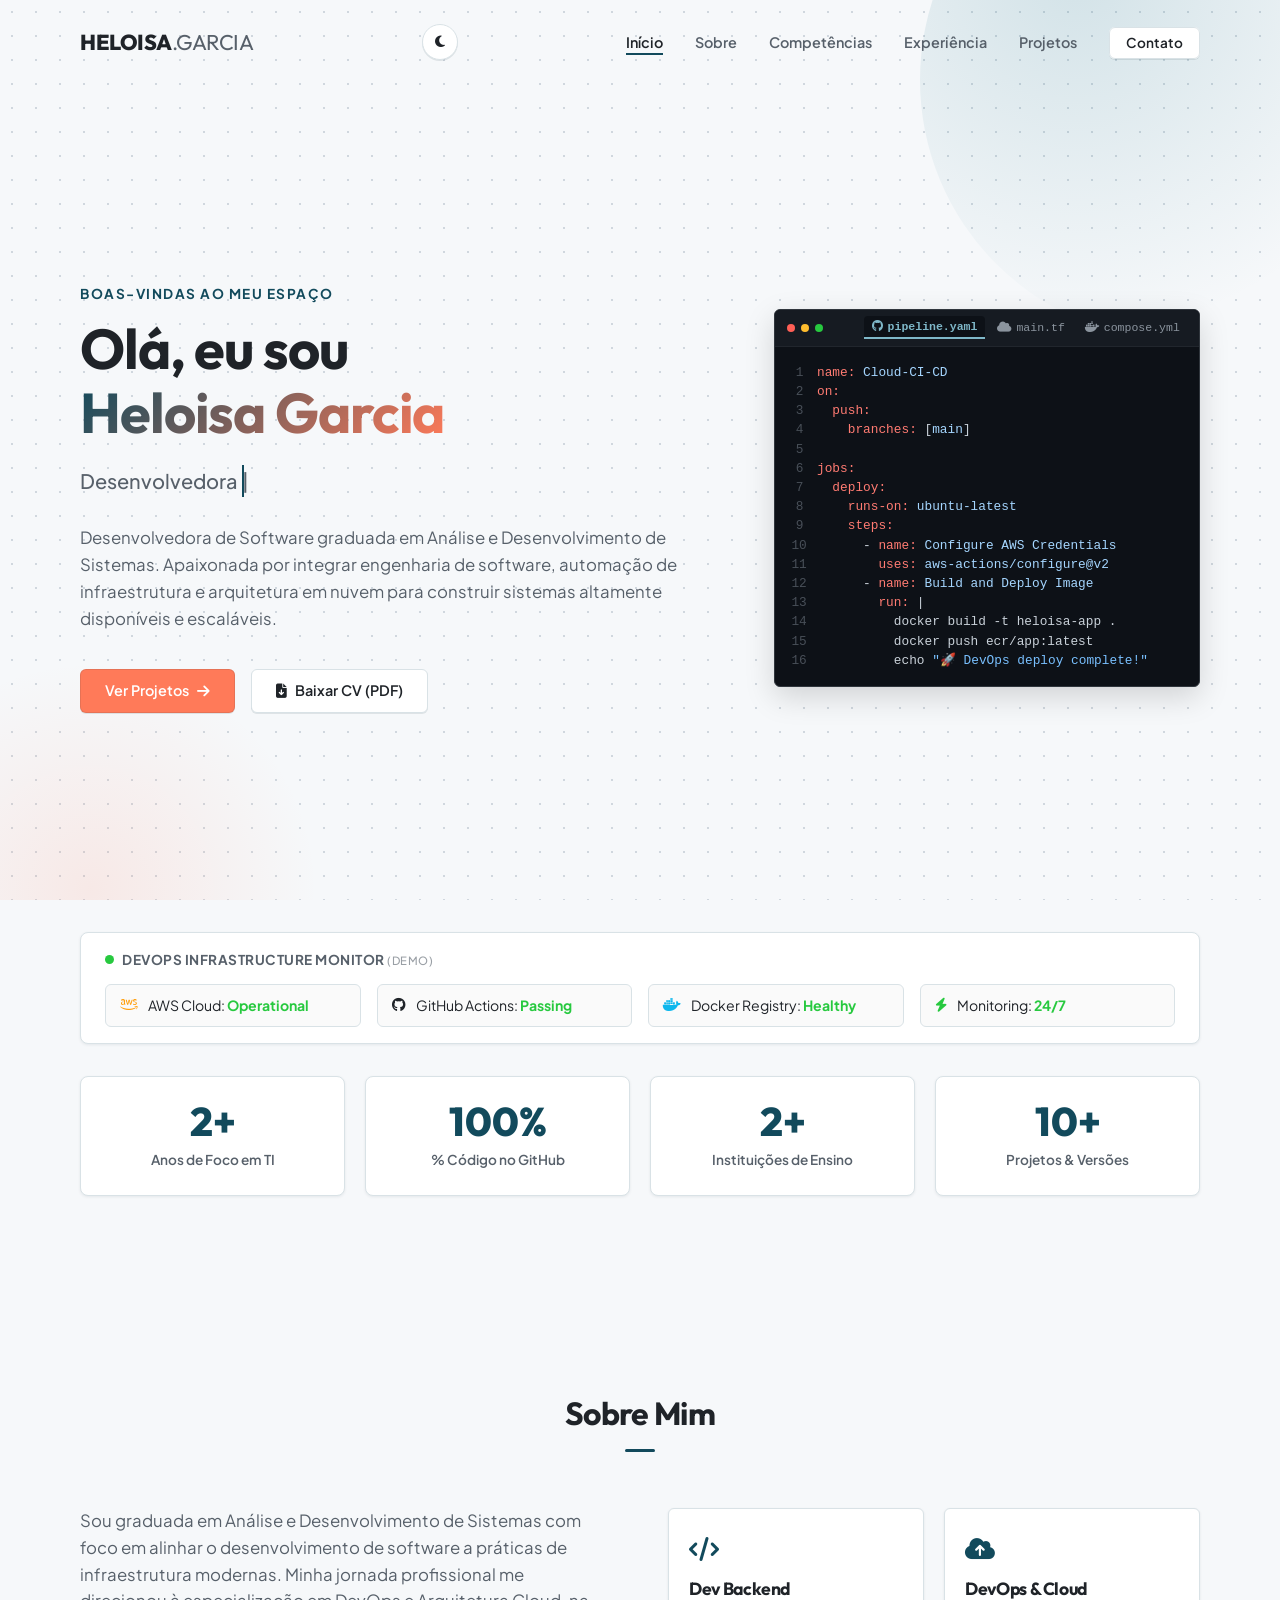
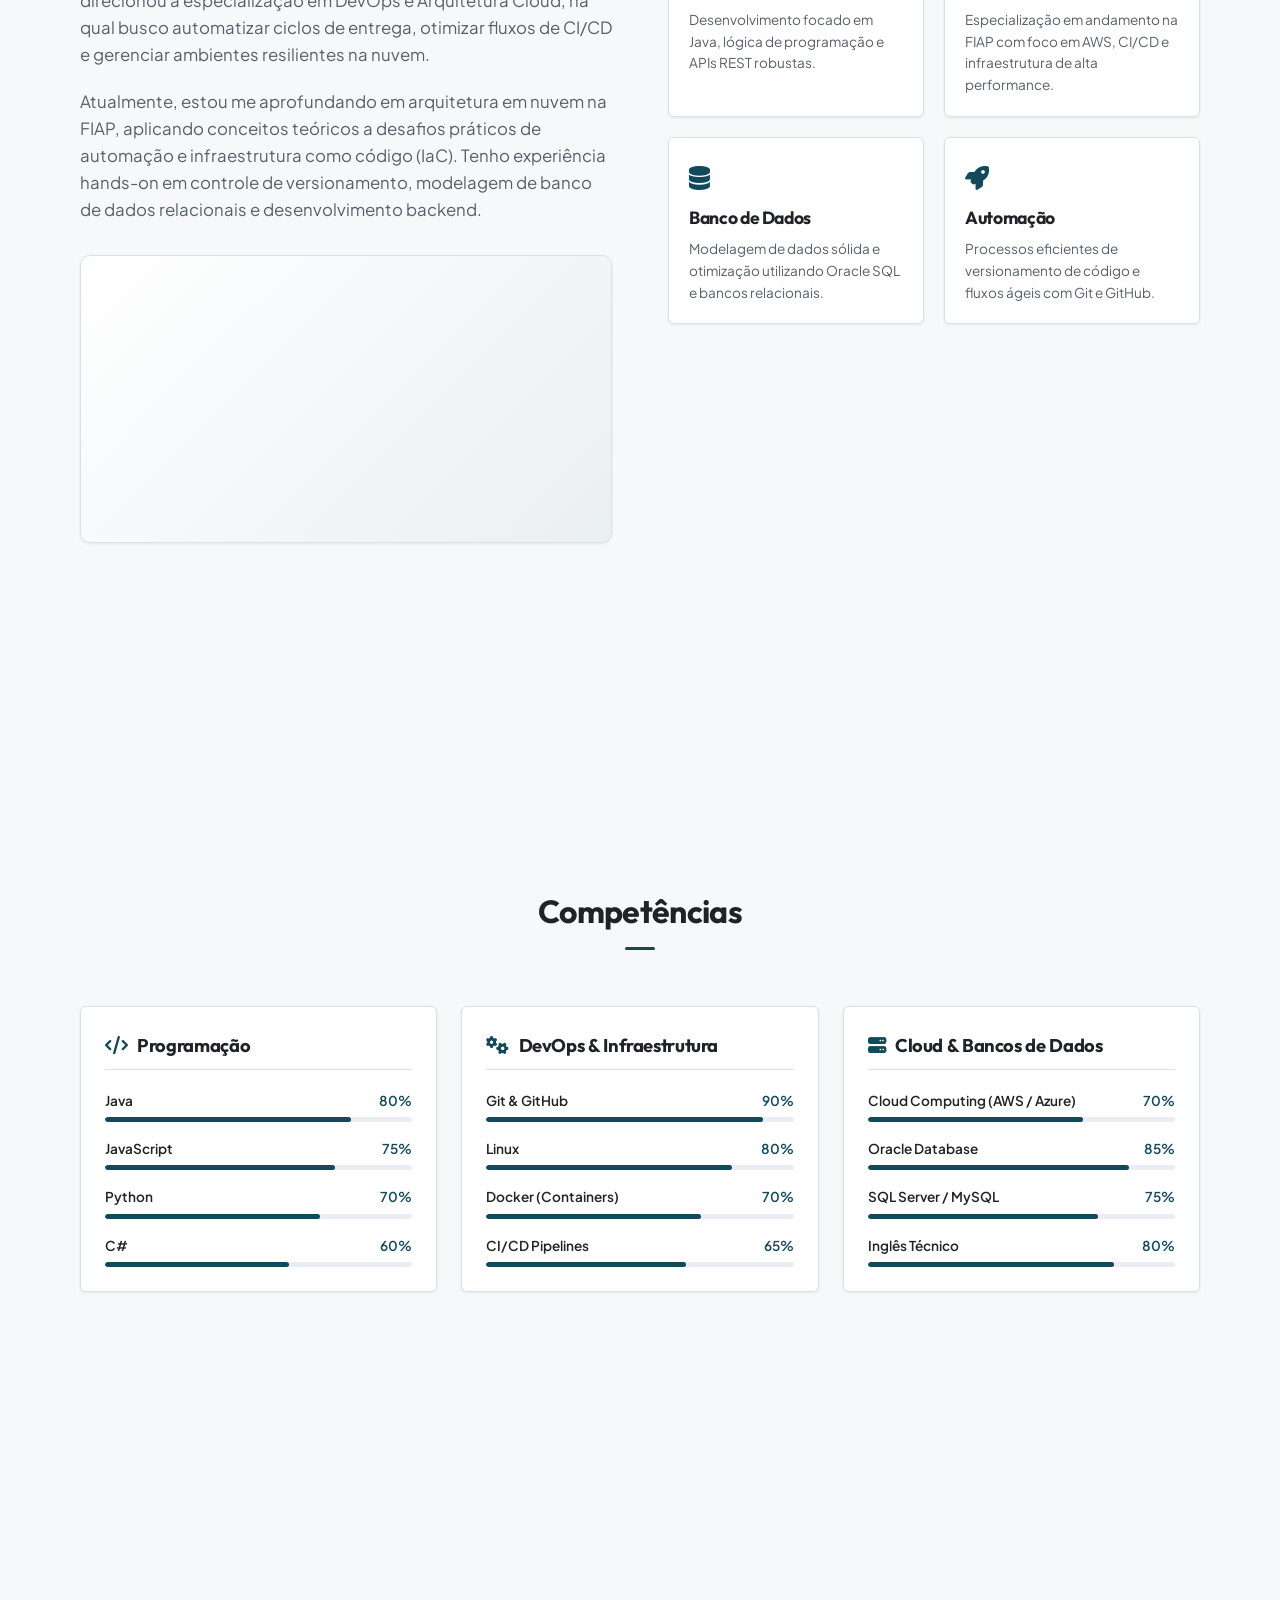
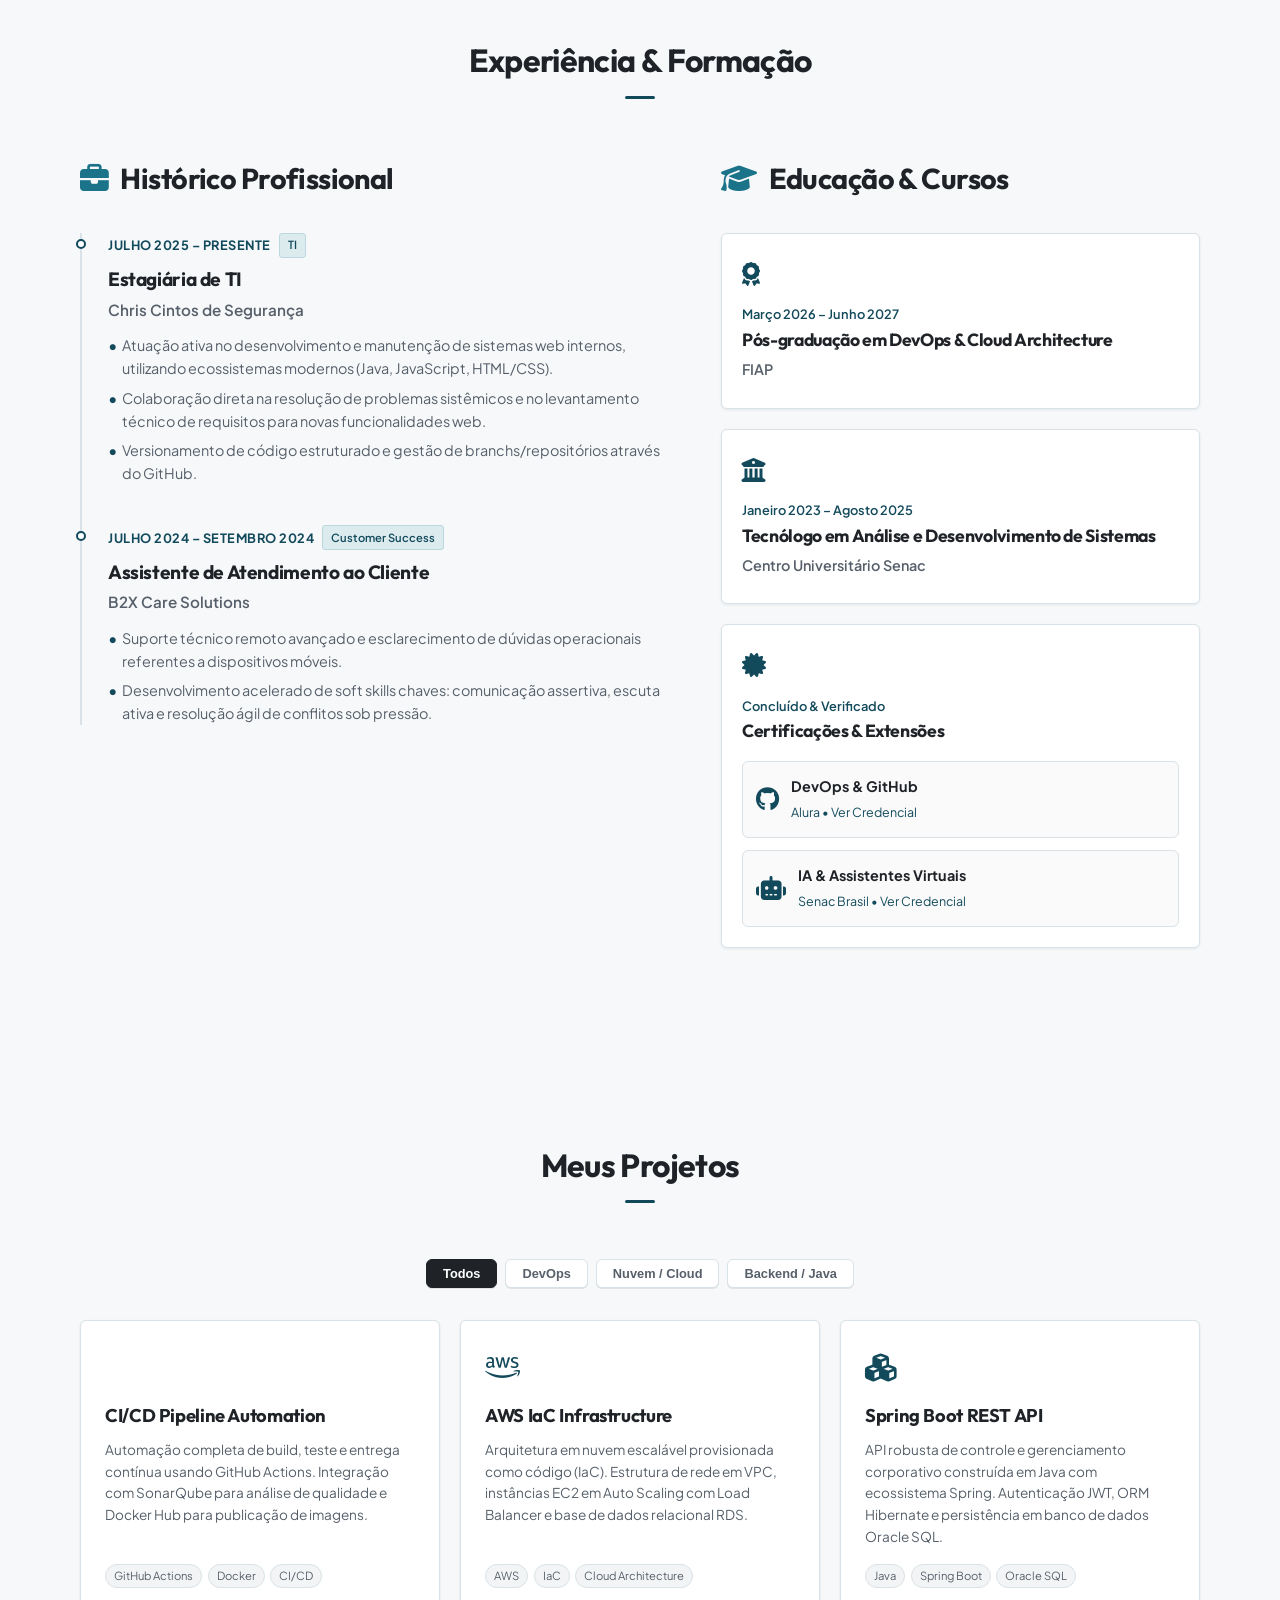
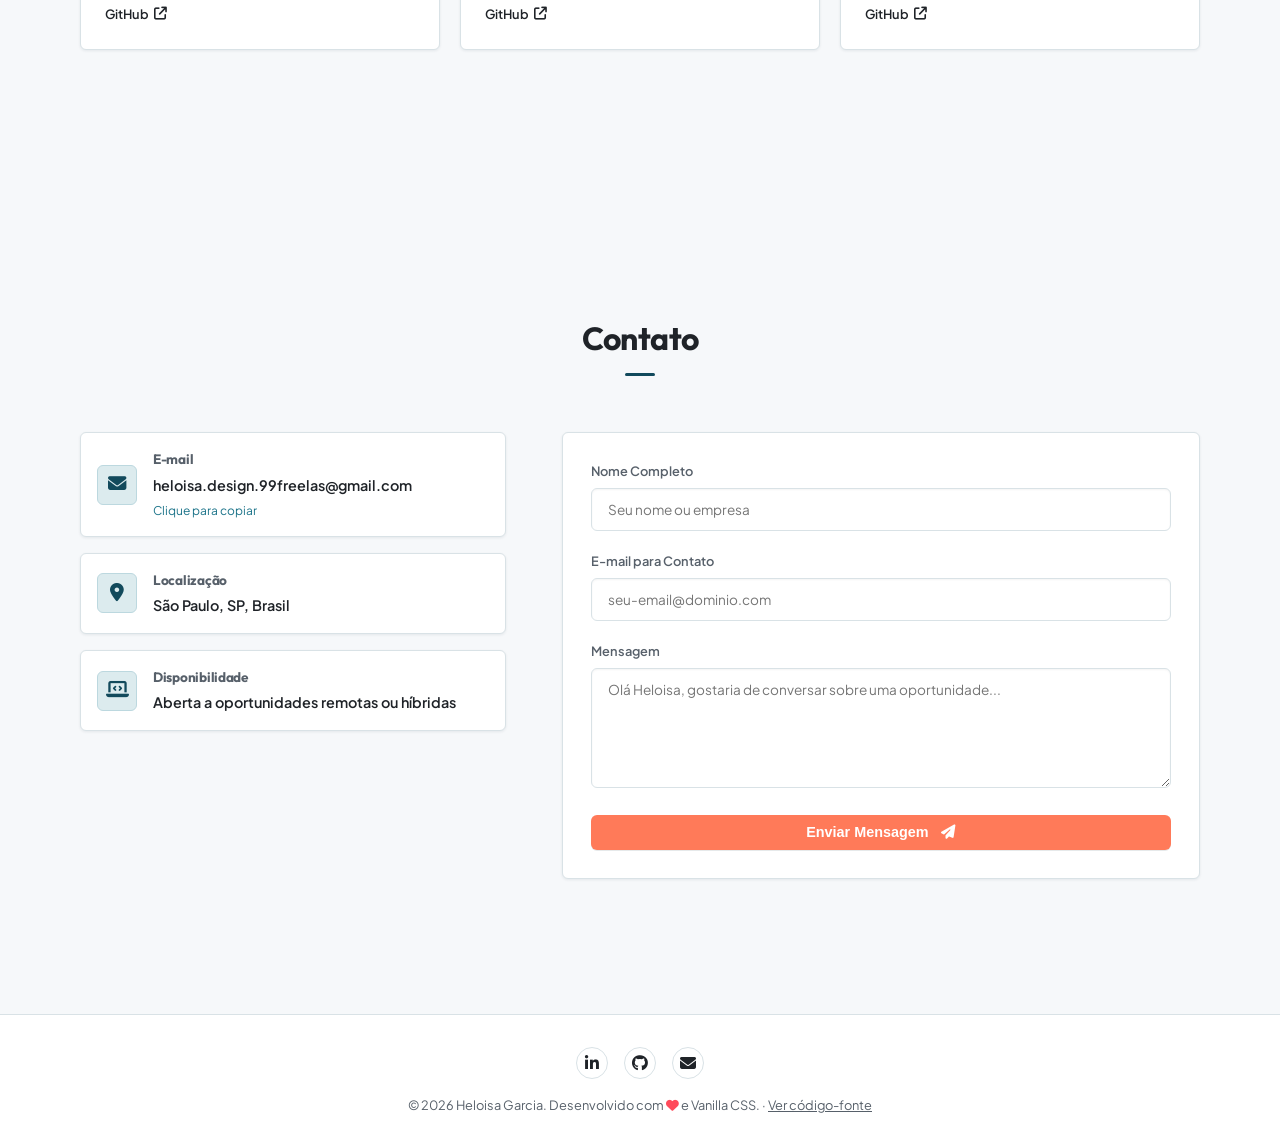
==== commit 2a8e303b: "feat: paleta de assinatura, favicon, og-image e remoção de dados sensíveis - Nova paleta Ink Petrol " ====
--- a/index.html
+++ b/index.html
@@ -15,16 +15,26 @@
   <meta property="og:url" content="https://heloisapegarcia.github.io/">
   <meta property="og:title" content="Heloisa Garcia | Portfolio - DevOps & Cloud Developer">
   <meta property="og:description" content="Engenharia de Software, Automação de Infraestrutura e Arquitetura Cloud. Pós-graduanda FIAP.">
-  <meta property="og:image" content="https://heloisapegarcia.github.io/Profile.pdf">
+  <meta property="og:image" content="https://heloisapegarcia.github.io/og-image.png">
+  <meta property="og:image:width" content="1200">
+  <meta property="og:image:height" content="630">
 
   <!-- Twitter Meta Tags -->
   <meta name="twitter:card" content="summary_large_image">
   <meta name="twitter:title" content="Heloisa Garcia | Portfolio - DevOps & Cloud Developer">
   <meta name="twitter:description" content="Engenharia de Software, Automação de Infraestrutura e Arquitetura Cloud.">
-  
+  <meta name="twitter:image" content="https://heloisapegarcia.github.io/og-image.png">
+
+  <!-- Favicon & Theme Color -->
+  <link rel="icon" type="image/svg+xml" href="favicon.svg">
+  <link rel="icon" type="image/png" sizes="32x32" href="favicon-32.png">
+  <link rel="alternate icon" href="favicon.ico">
+  <link rel="apple-touch-icon" href="apple-touch-icon.png">
+  <meta name="theme-color" content="#124a5c">
+
   <!-- FontAwesome for Premium Icons -->
   <link rel="stylesheet" href="https://cdnjs.cloudflare.com/ajax/libs/font-awesome/6.4.2/css/all.min.css">
-  
+
   <!-- Link custom style.css -->
   <link rel="stylesheet" href="style.css">
 </head>
@@ -36,7 +46,6 @@
     <div class="subtitle">Desenvolvedora de Software | Foco em DevOps e Cloud</div>
     <div class="meta-info">
       <div><i class="fa fa-envelope"></i> heloisa.design.99freelas@gmail.com</div>
-      <div><i class="fa fa-phone"></i> (11) 91179-0391</div>
       <div><i class="fa fa-map-marker-alt"></i> São Paulo, SP, Brasil</div>
       <div><i class="fab fa-linkedin"></i> linkedin.com/in/heloisa-pgarcia</div>
       <div><i class="fab fa-github"></i> github.com/HeloisaPeGarcia</div>
@@ -127,7 +136,7 @@
     <div class="status-widget glass">
       <div class="status-header">
         <span class="pulse-dot"></span>
-        <span class="status-title">DevOps Infrastructure Live Monitor</span>
+        <span class="status-title">DevOps Infrastructure Monitor <small style="opacity:.6; font-weight:500;">(demo)</small></span>
       </div>
       <div class="status-items">
         <div class="status-item">
@@ -136,7 +145,7 @@
         </div>
         <div class="status-item">
           <i class="fa-brands fa-github"></i>
-          <span>GitHub Actions: <strong class="status-ok">Passing (100%)</strong></span>
+          <span>GitHub Actions: <strong class="status-ok">Passing</strong></span>
         </div>
         <div class="status-item">
           <i class="fa-brands fa-docker" style="color: #0db7ed;"></i>
@@ -144,7 +153,7 @@
         </div>
         <div class="status-item">
           <i class="fa-solid fa-bolt" style="color: #27c93f;"></i>
-          <span>System Uptime: <strong class="status-ok">99.99%</strong></span>
+          <span>Monitoring: <strong class="status-ok">24/7</strong></span>
         </div>
       </div>
     </div>
@@ -560,15 +569,6 @@
             </div>
           </div>
           
-          <div class="contact-method-card glass" id="copy-phone">
-            <div class="contact-icon-box"><i class="fa-solid fa-phone"></i></div>
-            <div class="contact-details">
-              <h4>Telefone</h4>
-              <p id="phone-text">(11) 91179-0391</p>
-              <span style="font-size: 0.75rem; color: var(--accent-cyan); display: block; margin-top: 4px;">Clique para copiar</span>
-            </div>
-          </div>
-          
           <div class="contact-method-card glass" style="cursor: default;">
             <div class="contact-icon-box"><i class="fa-solid fa-location-dot"></i></div>
             <div class="contact-details">
@@ -576,7 +576,15 @@
               <p>São Paulo, SP, Brasil</p>
             </div>
           </div>
-          
+
+          <div class="contact-method-card glass" style="cursor: default;">
+            <div class="contact-icon-box"><i class="fa-solid fa-laptop-code"></i></div>
+            <div class="contact-details">
+              <h4>Disponibilidade</h4>
+              <p>Aberta a oportunidades remotas ou híbridas</p>
+            </div>
+          </div>
+
         </div>
         
         <!-- Right interactive form -->
@@ -646,6 +654,8 @@
       </div>
       <div class="footer-copy">
         &copy; <span id="footer-year">2026</span> Heloisa Garcia. Desenvolvido com <i class="fa-solid fa-heart" style="color: #ff4a5a; font-size: 0.8rem;"></i> e Vanilla CSS.
+        &middot;
+        <a href="https://github.com/HeloisaPeGarcia/heloisapegarcia.github.io" target="_blank" rel="noopener noreferrer" style="color: inherit; text-decoration: underline;">Ver código-fonte</a>
       </div>
     </div>
   </footer>
--- a/style.css
+++ b/style.css
@@ -1,30 +1,34 @@
 /* Import modern fonts from Google Fonts */
 @import url('https://fonts.googleapis.com/css2?family=Outfit:wght@300;400;500;600;700;800&family=Plus+Jakarta+Sans:ital,wght@0,300;0,400;0,500;0,600;0,700;1,400&display=swap');
 
-/* CSS Variables: GitHub-Inspired Light Tech Theme */
+/* CSS Variables: Ink Petrol + Coral/Amber Signature Theme */
 :root {
   --bg-color: #f6f8fa;
   --bg-card: #ffffff;
   --bg-card-hover: #ffffff;
-  --border-color: #d0d7de;
-  --border-hover: #0969da;
-  
-  /* Primary Accents (GitHub Blues & Greens) */
-  --primary-color: #0969da;
-  --accent-blue: #0969da;
+  --border-color: #d9e2e6;
+  --border-hover: #1b7389;
+
+  /* Primary Accents (Ink Petrol + Coral/Amber) */
+  --primary-color: #124a5c;
+  --accent-blue: #124a5c;
+  --accent-cyan: #1b7389;
+  --accent-coral: #ff7a59;
+  --accent-coral-hover: #e8603f;
+  --accent-amber: #ffc24b;
   --accent-green: #2da44e;
   --accent-green-hover: #2c974b;
-  
+
   /* Text Colors */
   --text-main: #1f2328;
   --text-muted: #57606a;
   --text-inverse: #ffffff;
-  
+
   /* Shadows & Blur */
-  --card-shadow: 0 1px 3px rgba(31, 35, 40, 0.08);
-  --shadow-button: 0 1px 0 rgba(27, 31, 36, 0.1);
+  --card-shadow: 0 1px 3px rgba(11, 43, 54, 0.08);
+  --shadow-button: 0 1px 0 rgba(11, 43, 54, 0.1);
   --glass-blur: blur(8px);
-  
+
   /* Transitions */
   --transition-smooth: all 0.25s cubic-bezier(0.4, 0, 0.2, 1);
   --transition-fast: all 0.15s ease;
@@ -32,24 +36,28 @@
 
 /* CSS Dark Mode Variables Override */
 body.dark-mode {
-  --bg-color: #0d1117;
-  --bg-card: #161b22;
-  --bg-card-hover: #21262d;
-  --border-color: #30363d;
-  --border-hover: #58a6ff;
-  
-  --primary-color: #58a6ff;
-  --accent-blue: #58a6ff;
-  --accent-green: #238636;
-  --accent-green-hover: #2ea043;
-  
-  --text-main: #f0f6fc;
-  --text-muted: #8b949e;
-  --text-inverse: #0d1117;
-  
+  --bg-color: #0b1216;
+  --bg-card: #121c21;
+  --bg-card-hover: #182831;
+  --border-color: #233a42;
+  --border-hover: #7fb8c9;
+
+  --primary-color: #7fb8c9;
+  --accent-blue: #7fb8c9;
+  --accent-cyan: #7fb8c9;
+  --accent-coral: #ff7a59;
+  --accent-coral-hover: #ffa07f;
+  --accent-amber: #ffc24b;
+  --accent-green: #3fb950;
+  --accent-green-hover: #56d364;
+
+  --text-main: #f1f5f9;
+  --text-muted: #8ba3ad;
+  --text-inverse: #0b1216;
+
   --card-shadow: 0 1px 3px rgba(0, 0, 0, 0.4);
-  --shadow-button: 0 1px 0 rgba(240, 246, 252, 0.1);
-  background-image: radial-gradient(#30363d 1px, transparent 1px);
+  --shadow-button: 0 1px 0 rgba(241, 245, 249, 0.1);
+  background-image: radial-gradient(#233a42 1px, transparent 1px);
 }
 
 body.dark-mode h1, body.dark-mode h2, body.dark-mode h3, body.dark-mode h4 {
@@ -73,11 +81,11 @@
 
 body.dark-mode .btn-secondary:hover {
   background: #30363d;
-  border-color: #58a6ff;
+  border-color: #7fb8c9;
 }
 
 body.dark-mode .gradient-text {
-  background: linear-gradient(135deg, #58a6ff 0%, #7ee787 100%);
+  background: linear-gradient(135deg, #7fb8c9 0%, #ffc24b 100%);
   -webkit-background-clip: text;
   -webkit-text-fill-color: transparent;
   background-clip: text;
@@ -86,13 +94,13 @@
 /* Dark Mode Comprehensive Overrides */
 body.dark-mode .timeline-dot {
   background: #161b22;
-  border-color: #58a6ff;
+  border-color: #7fb8c9;
 }
 
 body.dark-mode .timeline-badge {
-  background: rgba(56, 139, 253, 0.15);
-  color: #58a6ff;
-  border-color: rgba(56, 139, 253, 0.4);
+  background: rgba(127, 184, 201, 0.15);
+  color: #7fb8c9;
+  border-color: rgba(127, 184, 201, 0.4);
 }
 
 body.dark-mode .skill-bar-wrapper {
@@ -109,13 +117,13 @@
 body.dark-mode .filter-btn.active {
   background: #30363d;
   color: #f0f6fc;
-  border-color: #58a6ff;
+  border-color: #7fb8c9;
 }
 
 body.dark-mode .filter-btn.active {
-  background: #58a6ff;
+  background: #7fb8c9;
   color: #0d1117;
-  border-color: #58a6ff;
+  border-color: #7fb8c9;
 }
 
 body.dark-mode .project-tag {
@@ -125,15 +133,15 @@
 }
 
 body.dark-mode .contact-icon-box {
-  background: rgba(56, 139, 253, 0.15);
-  color: #58a6ff;
-  border-color: rgba(56, 139, 253, 0.4);
+  background: rgba(127, 184, 201, 0.15);
+  color: #7fb8c9;
+  border-color: rgba(127, 184, 201, 0.4);
 }
 
 body.dark-mode .contact-method-card:hover .contact-icon-box {
-  background: #58a6ff;
+  background: #7fb8c9;
   color: #0d1117;
-  border-color: #58a6ff;
+  border-color: #7fb8c9;
 }
 
 body.dark-mode .form-control {
@@ -143,8 +151,8 @@
 }
 
 body.dark-mode .form-control:focus {
-  border-color: #58a6ff;
-  box-shadow: 0 0 0 3px rgba(88, 166, 255, 0.2);
+  border-color: #7fb8c9;
+  box-shadow: 0 0 0 3px rgba(127, 184, 201, 0.3);
 }
 
 body.dark-mode footer {
@@ -160,8 +168,8 @@
 
 body.dark-mode .social-icon:hover {
   background: #30363d;
-  border-color: #58a6ff;
-  color: #58a6ff;
+  border-color: #7fb8c9;
+  color: #7fb8c9;
 }
 
 body.dark-mode .modal-card {
@@ -231,7 +239,7 @@
 
 /* Typography Helpers */
 .gradient-text {
-  background: linear-gradient(135deg, #0969da 0%, #1f2328 100%);
+  background: linear-gradient(135deg, #124a5c 0%, #ff7a59 100%);
   -webkit-background-clip: text;
   -webkit-text-fill-color: transparent;
   background-clip: text;
@@ -426,6 +434,45 @@
   padding-top: 10rem;
 }
 
+.hero::before {
+  content: "";
+  position: absolute;
+  top: -180px;
+  right: -160px;
+  width: 520px;
+  height: 520px;
+  border-radius: 50%;
+  background: radial-gradient(circle at 30% 30%, rgba(27, 115, 137, 0.16), transparent 70%);
+  pointer-events: none;
+  z-index: 0;
+}
+
+.hero::after {
+  content: "";
+  position: absolute;
+  bottom: -220px;
+  left: -140px;
+  width: 460px;
+  height: 460px;
+  border-radius: 50%;
+  background: radial-gradient(circle at 50% 50%, rgba(255, 122, 89, 0.12), transparent 70%);
+  pointer-events: none;
+  z-index: 0;
+}
+
+body.dark-mode .hero::before {
+  background: radial-gradient(circle at 30% 30%, rgba(127, 184, 201, 0.14), transparent 70%);
+}
+
+body.dark-mode .hero::after {
+  background: radial-gradient(circle at 50% 50%, rgba(255, 122, 89, 0.1), transparent 70%);
+}
+
+.hero-grid {
+  position: relative;
+  z-index: 1;
+}
+
 .hero-grid {
   display: grid;
   grid-template-columns: 1.2fr 0.8fr;
@@ -495,16 +542,16 @@
   transition: var(--transition-smooth);
 }
 
-/* GitHub Green Primary Button style */
+/* Signature Coral Primary Button style */
 .btn-primary {
-  background: var(--accent-green);
+  background: var(--accent-coral);
   color: #ffffff;
-  border: 1px solid rgba(27, 31, 35, 0.15);
+  border: 1px solid rgba(11, 43, 54, 0.1);
   box-shadow: var(--shadow-button);
 }
 
 .btn-primary:hover {
-  background: var(--accent-green-hover);
+  background: var(--accent-coral-hover);
   transform: translateY(-1px);
 }
 
@@ -603,10 +650,10 @@
 }
 
 .terminal-tab.active {
-  color: #58a6ff;
+  color: #7fb8c9;
   background: #0d1117;
   font-weight: 600;
-  border-bottom: 2px solid #58a6ff;
+  border-bottom: 2px solid #7fb8c9;
 }
 
 .terminal-body {
@@ -818,9 +865,9 @@
   border-radius: 3px;
   font-size: 0.7rem;
   font-weight: 600;
-  background: #ddf4ff;
-  color: #0969da;
-  border: 1px solid #b6e3ff;
+  background: #dcebee;
+  color: #124a5c;
+  border: 1px solid #bcd8df;
 }
 
 .timeline-item h3 {
@@ -1020,13 +1067,13 @@
   width: 40px;
   height: 40px;
   border-radius: 6px;
-  background: #ddf4ff;
+  background: #dcebee;
   display: flex;
   justify-content: center;
   align-items: center;
   font-size: 1.15rem;
   color: var(--accent-blue);
-  border: 1px solid #b6e3ff;
+  border: 1px solid #bcd8df;
   flex-shrink: 0;
   transition: var(--transition-smooth);
 }
@@ -1108,7 +1155,7 @@
 .form-control:focus {
   outline: none;
   border-color: var(--accent-blue);
-  box-shadow: 0 0 0 3px rgba(9, 105, 218, 0.15);
+  box-shadow: 0 0 0 3px rgba(18, 74, 92, 0.15);
 }
 
 textarea.form-control {
@@ -1344,7 +1391,7 @@
     text-align: left !important;
     font-size: 15pt !important;
     margin-bottom: 0.8rem !important;
-    border-bottom: 2px solid #0969da !important;
+    border-bottom: 2px solid #124a5c !important;
     padding-bottom: 3px !important;
   }
   
@@ -1362,7 +1409,7 @@
   
   .print-only-header h1 {
     font-size: 24pt !important;
-    color: #0969da !important;
+    color: #124a5c !important;
     margin-bottom: 3px !important;
   }
   
@@ -1430,7 +1477,7 @@
   
   .skills-category h3 {
     font-size: 11pt !important;
-    color: #0969da !important;
+    color: #124a5c !important;
     border-bottom: 1px solid #d0d7de !important;
     margin-bottom: 0.75rem !important;
   }
@@ -1441,7 +1488,7 @@
   }
   
   .skill-bar {
-    background: #0969da !important;
+    background: #124a5c !important;
   }
   
   /* Timeline Print styling */
@@ -1451,7 +1498,7 @@
   }
   
   .timeline-dot {
-    border: 2px solid #0969da !important;
+    border: 2px solid #124a5c !important;
     background: #fff !important;
     box-shadow: none !important;
   }
@@ -1642,7 +1689,7 @@
   position: relative;
   padding: 1.5rem;
   border-radius: 10px;
-  background: linear-gradient(135deg, var(--bg-card) 0%, rgba(9, 105, 218, 0.05) 100%);
+  background: linear-gradient(135deg, var(--bg-card) 0%, rgba(18, 74, 92, 0.05) 100%);
   border: 1px solid var(--border-color);
   transform-style: preserve-3d;
   transition: transform 0.15s ease-out, box-shadow 0.25s ease;
@@ -1650,7 +1697,7 @@
 }
 
 .identity-card:hover {
-  box-shadow: 0 15px 30px rgba(9, 105, 218, 0.18);
+  box-shadow: 0 15px 30px rgba(18, 74, 92, 0.18);
   border-color: var(--accent-blue);
 }
 
@@ -1747,7 +1794,7 @@
 .cert-badge-item:hover {
   border-color: var(--accent-blue);
   transform: translateX(4px);
-  background: rgba(9, 105, 218, 0.05);
+  background: rgba(18, 74, 92, 0.05);
 }
 
 .cert-icon {
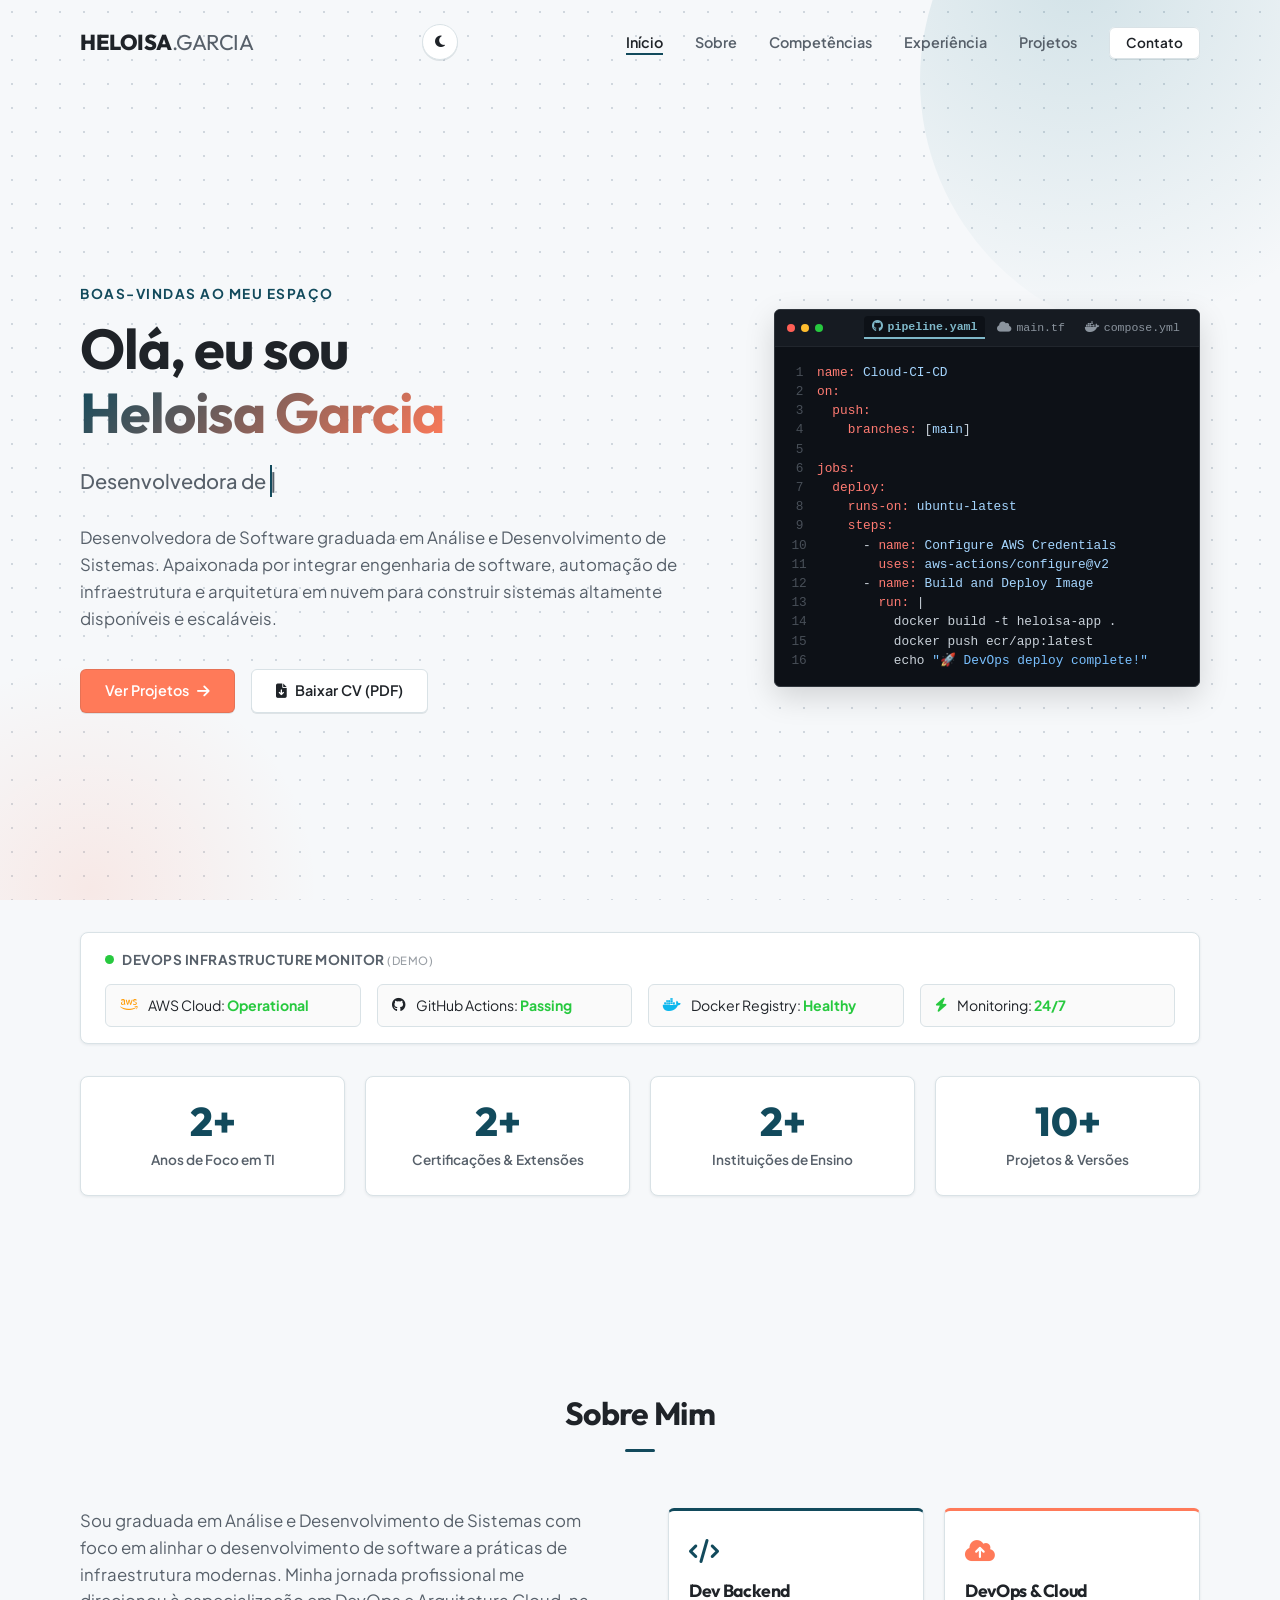
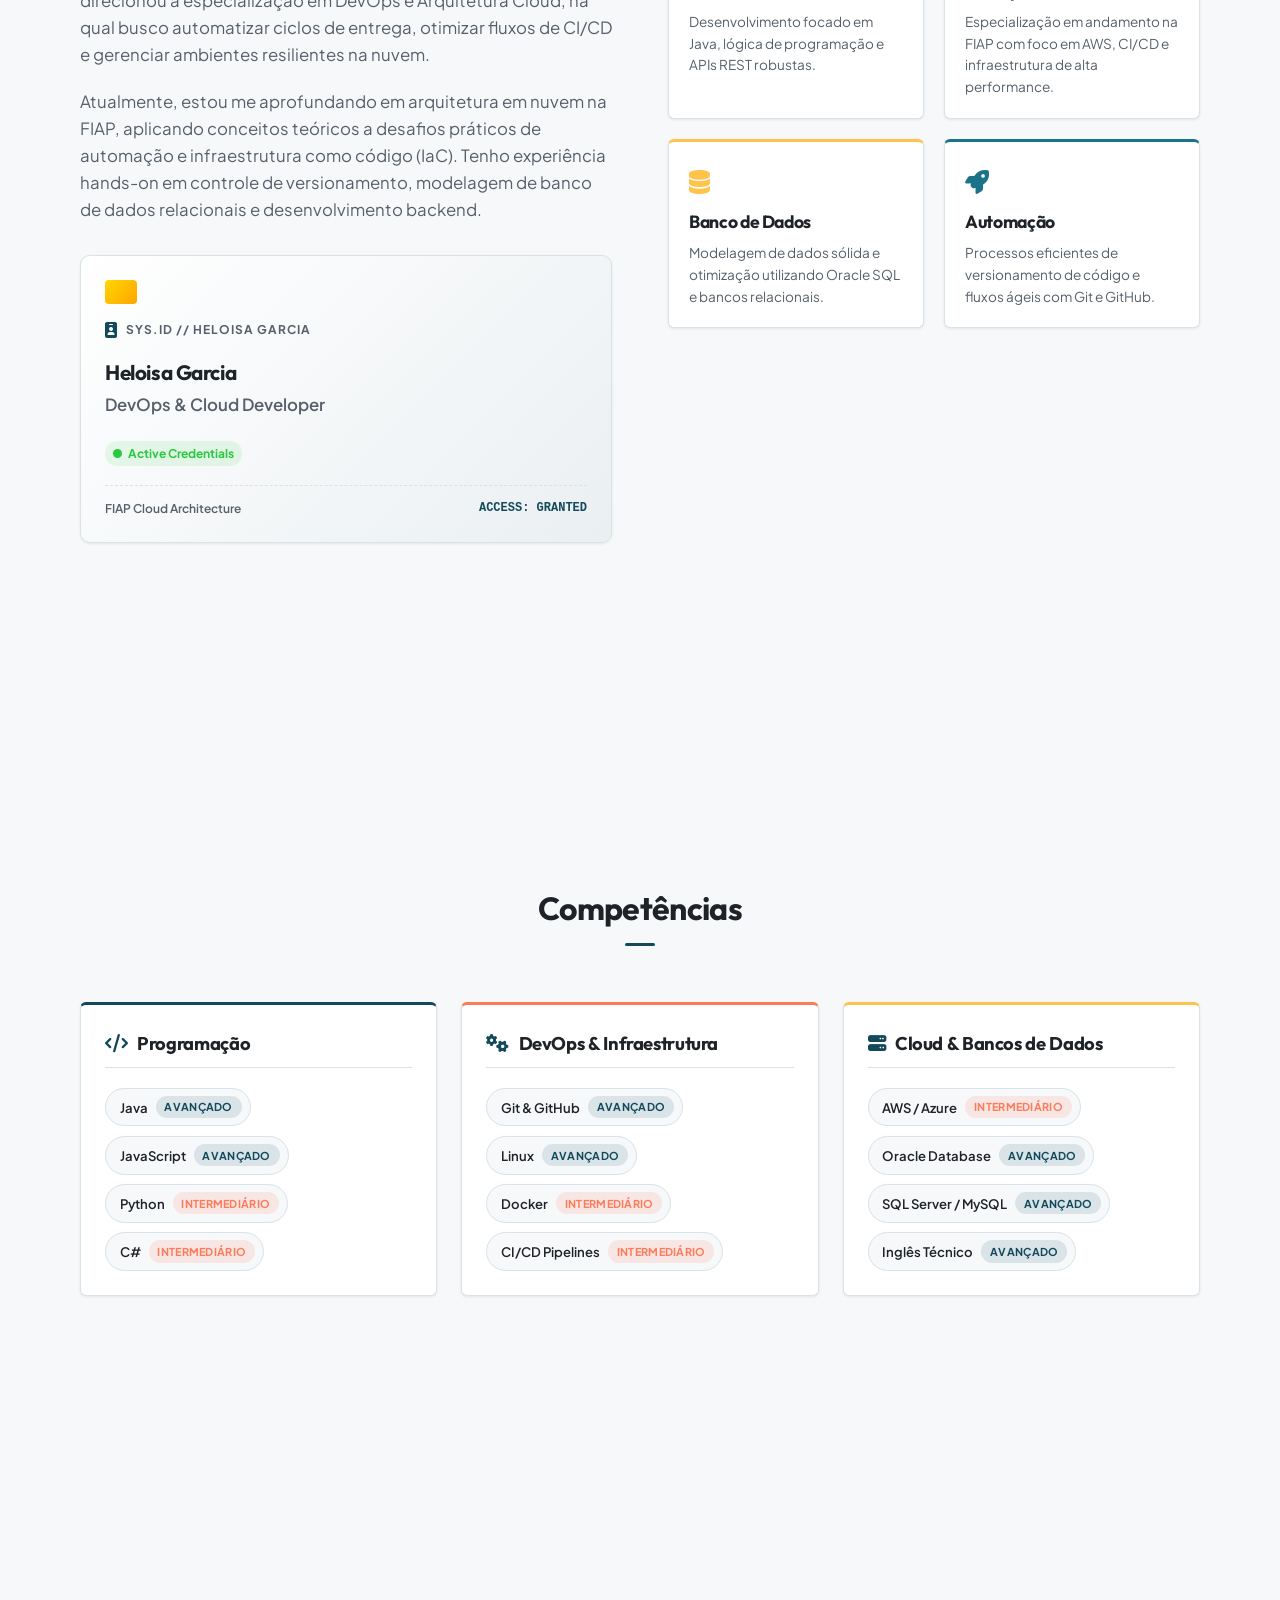
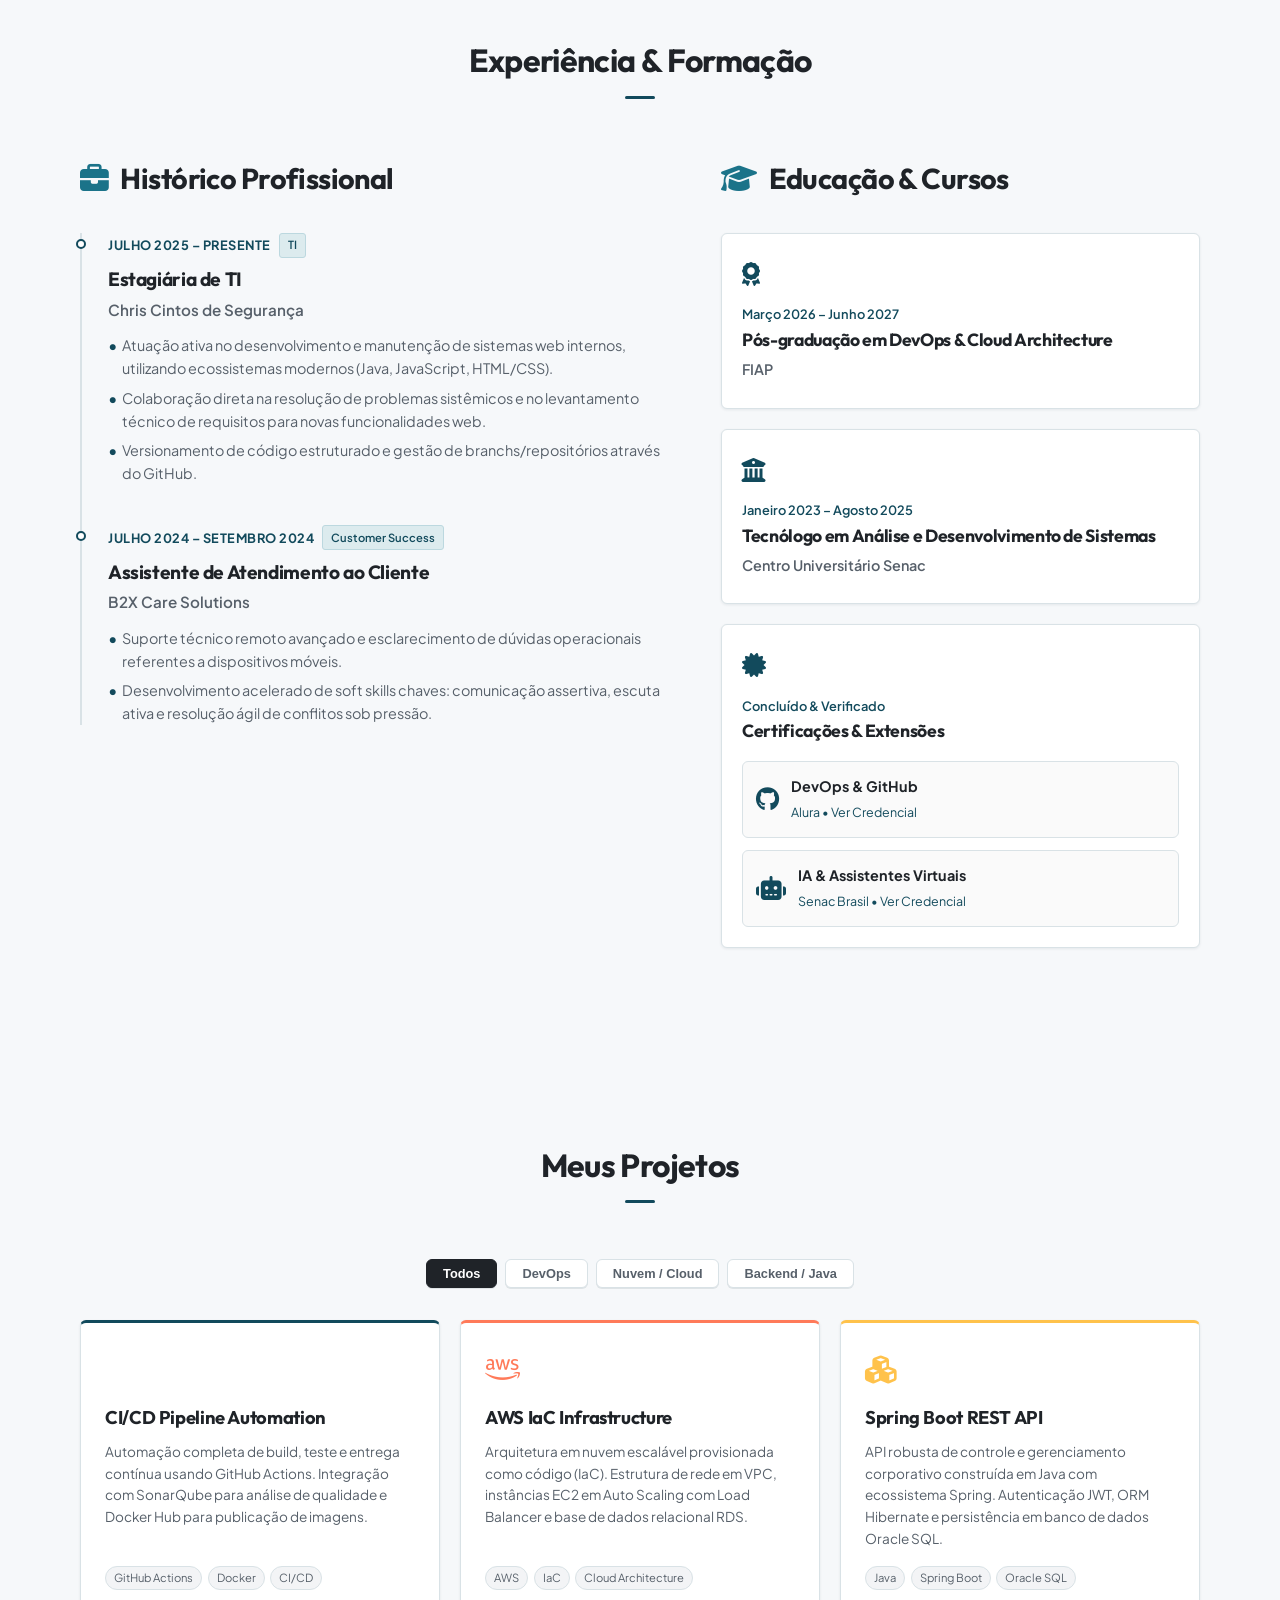
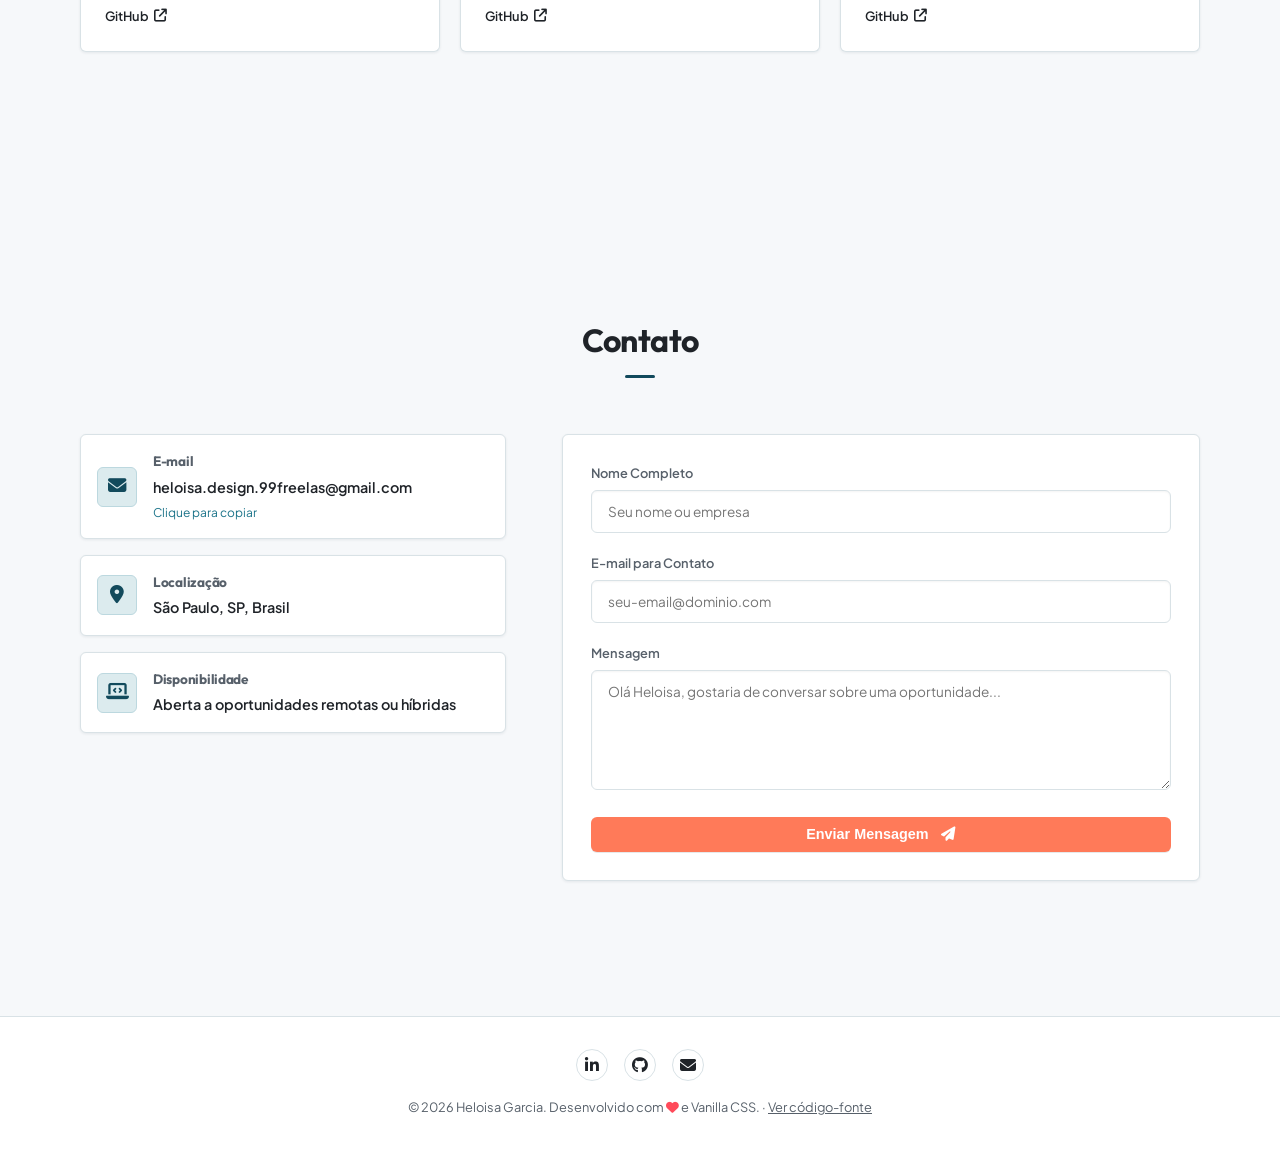
==== commit 350e4ad9: "feat: redesign de competências em chips, sotaque de cor por grupo e fix de espaçamento mobile - Subs" ====
--- a/index.html
+++ b/index.html
@@ -167,8 +167,8 @@
         <div class="stat-label">Anos de Foco em TI</div>
       </div>
       <div class="stat-card glass">
-        <div class="stat-number" data-target="100">0</div>
-        <div class="stat-label">% Código no GitHub</div>
+        <div class="stat-number" data-target="2">0</div>
+        <div class="stat-label">Certificações & Extensões</div>
       </div>
       <div class="stat-card glass">
         <div class="stat-number" data-target="2">0</div>
@@ -218,25 +218,25 @@
         </div>
         
         <div class="about-highlights">
-          <div class="highlight-card glass">
+          <div class="highlight-card glass accent-petrol">
             <div class="highlight-icon"><i class="fa-solid fa-code"></i></div>
             <h3>Dev Backend</h3>
             <p>Desenvolvimento focado em Java, lógica de programação e APIs REST robustas.</p>
           </div>
-          
-          <div class="highlight-card glass">
+
+          <div class="highlight-card glass accent-coral">
             <div class="highlight-icon"><i class="fa-solid fa-cloud-arrow-up"></i></div>
             <h3>DevOps & Cloud</h3>
             <p>Especialização em andamento na FIAP com foco em AWS, CI/CD e infraestrutura de alta performance.</p>
           </div>
-          
-          <div class="highlight-card glass">
+
+          <div class="highlight-card glass accent-amber">
             <div class="highlight-icon"><i class="fa-solid fa-database"></i></div>
             <h3>Banco de Dados</h3>
             <p>Modelagem de dados sólida e otimização utilizando Oracle SQL e bancos relacionais.</p>
           </div>
-          
-          <div class="highlight-card glass">
+
+          <div class="highlight-card glass accent-cyan">
             <div class="highlight-icon"><i class="fa-solid fa-rocket"></i></div>
             <h3>Automação</h3>
             <p>Processos eficientes de versionamento de código e fluxos ágeis com Git e GitHub.</p>
@@ -253,131 +253,35 @@
       <div class="skills-container">
         
         <!-- Category: Programação -->
-        <div class="skills-category glass">
+        <div class="skills-category glass accent-top-petrol">
           <h3><i class="fa-solid fa-code"></i> Programação</h3>
           <div class="skill-list">
-            <div class="skill-item">
-              <div class="skill-info">
-                <span class="skill-name">Java</span>
-                <span class="skill-percentage">80%</span>
-              </div>
-              <div class="skill-bar-wrapper">
-                <div class="skill-bar" style="width: 80%;"></div>
-              </div>
-            </div>
-            <div class="skill-item">
-              <div class="skill-info">
-                <span class="skill-name">JavaScript</span>
-                <span class="skill-percentage">75%</span>
-              </div>
-              <div class="skill-bar-wrapper">
-                <div class="skill-bar" style="width: 75%;"></div>
-              </div>
-            </div>
-            <div class="skill-item">
-              <div class="skill-info">
-                <span class="skill-name">Python</span>
-                <span class="skill-percentage">70%</span>
-              </div>
-              <div class="skill-bar-wrapper">
-                <div class="skill-bar" style="width: 70%;"></div>
-              </div>
-            </div>
-            <div class="skill-item">
-              <div class="skill-info">
-                <span class="skill-name">C#</span>
-                <span class="skill-percentage">60%</span>
-              </div>
-              <div class="skill-bar-wrapper">
-                <div class="skill-bar" style="width: 60%;"></div>
-              </div>
-            </div>
+            <div class="skill-chip" data-level="avancado"><span class="skill-chip-name">Java</span><span class="skill-chip-level">Avançado</span></div>
+            <div class="skill-chip" data-level="avancado"><span class="skill-chip-name">JavaScript</span><span class="skill-chip-level">Avançado</span></div>
+            <div class="skill-chip" data-level="intermediario"><span class="skill-chip-name">Python</span><span class="skill-chip-level">Intermediário</span></div>
+            <div class="skill-chip" data-level="intermediario"><span class="skill-chip-name">C#</span><span class="skill-chip-level">Intermediário</span></div>
           </div>
         </div>
 
         <!-- Category: DevOps & Infra -->
-        <div class="skills-category glass">
+        <div class="skills-category glass accent-top-coral">
           <h3><i class="fa-solid fa-gears"></i> DevOps & Infraestrutura</h3>
           <div class="skill-list">
-            <div class="skill-item">
-              <div class="skill-info">
-                <span class="skill-name">Git & GitHub</span>
-                <span class="skill-percentage">90%</span>
-              </div>
-              <div class="skill-bar-wrapper">
-                <div class="skill-bar" style="width: 90%;"></div>
-              </div>
-            </div>
-            <div class="skill-item">
-              <div class="skill-info">
-                <span class="skill-name">Linux</span>
-                <span class="skill-percentage">80%</span>
-              </div>
-              <div class="skill-bar-wrapper">
-                <div class="skill-bar" style="width: 80%;"></div>
-              </div>
-            </div>
-            <div class="skill-item">
-              <div class="skill-info">
-                <span class="skill-name">Docker (Containers)</span>
-                <span class="skill-percentage">70%</span>
-              </div>
-              <div class="skill-bar-wrapper">
-                <div class="skill-bar" style="width: 70%;"></div>
-              </div>
-            </div>
-            <div class="skill-item">
-              <div class="skill-info">
-                <span class="skill-name">CI/CD Pipelines</span>
-                <span class="skill-percentage">65%</span>
-              </div>
-              <div class="skill-bar-wrapper">
-                <div class="skill-bar" style="width: 65%;"></div>
-              </div>
-            </div>
+            <div class="skill-chip" data-level="avancado"><span class="skill-chip-name">Git &amp; GitHub</span><span class="skill-chip-level">Avançado</span></div>
+            <div class="skill-chip" data-level="avancado"><span class="skill-chip-name">Linux</span><span class="skill-chip-level">Avançado</span></div>
+            <div class="skill-chip" data-level="intermediario"><span class="skill-chip-name">Docker</span><span class="skill-chip-level">Intermediário</span></div>
+            <div class="skill-chip" data-level="intermediario"><span class="skill-chip-name">CI/CD Pipelines</span><span class="skill-chip-level">Intermediário</span></div>
           </div>
         </div>
 
         <!-- Category: Cloud & DB -->
-        <div class="skills-category glass">
+        <div class="skills-category glass accent-top-amber">
           <h3><i class="fa-solid fa-server"></i> Cloud & Bancos de Dados</h3>
           <div class="skill-list">
-            <div class="skill-item">
-              <div class="skill-info">
-                <span class="skill-name">Cloud Computing (AWS / Azure)</span>
-                <span class="skill-percentage">70%</span>
-              </div>
-              <div class="skill-bar-wrapper">
-                <div class="skill-bar" style="width: 70%;"></div>
-              </div>
-            </div>
-            <div class="skill-item">
-              <div class="skill-info">
-                <span class="skill-name">Oracle Database</span>
-                <span class="skill-percentage">85%</span>
-              </div>
-              <div class="skill-bar-wrapper">
-                <div class="skill-bar" style="width: 85%;"></div>
-              </div>
-            </div>
-            <div class="skill-item">
-              <div class="skill-info">
-                <span class="skill-name">SQL Server / MySQL</span>
-                <span class="skill-percentage">75%</span>
-              </div>
-              <div class="skill-bar-wrapper">
-                <div class="skill-bar" style="width: 75%;"></div>
-              </div>
-            </div>
-            <div class="skill-item">
-              <div class="skill-info">
-                <span class="skill-name">Inglês Técnico</span>
-                <span class="skill-percentage">80%</span>
-              </div>
-              <div class="skill-bar-wrapper">
-                <div class="skill-bar" style="width: 80%;"></div>
-              </div>
-            </div>
+            <div class="skill-chip" data-level="intermediario"><span class="skill-chip-name">AWS / Azure</span><span class="skill-chip-level">Intermediário</span></div>
+            <div class="skill-chip" data-level="avancado"><span class="skill-chip-name">Oracle Database</span><span class="skill-chip-level">Avançado</span></div>
+            <div class="skill-chip" data-level="avancado"><span class="skill-chip-name">SQL Server / MySQL</span><span class="skill-chip-level">Avançado</span></div>
+            <div class="skill-chip" data-level="avancado"><span class="skill-chip-name">Inglês Técnico</span><span class="skill-chip-level">Avançado</span></div>
           </div>
         </div>
 
--- a/style.css
+++ b/style.css
@@ -708,7 +708,18 @@
 
 .highlight-card {
   padding: 1.25rem;
-}
+  border-top: 3px solid transparent;
+}
+
+.highlight-card.accent-petrol { border-top-color: var(--accent-blue); }
+.highlight-card.accent-coral  { border-top-color: var(--accent-coral); }
+.highlight-card.accent-amber  { border-top-color: var(--accent-amber); }
+.highlight-card.accent-cyan   { border-top-color: var(--accent-cyan); }
+
+.highlight-card.accent-petrol .highlight-icon { color: var(--accent-blue); }
+.highlight-card.accent-coral  .highlight-icon { color: var(--accent-coral); }
+.highlight-card.accent-amber  .highlight-icon { color: var(--accent-amber); }
+.highlight-card.accent-cyan   .highlight-icon { color: var(--accent-cyan); }
 
 .highlight-icon {
   font-size: 1.5rem;
@@ -736,7 +747,12 @@
 
 .skills-category {
   padding: 1.5rem;
-}
+  border-top: 3px solid transparent;
+}
+
+.skills-category.accent-top-petrol { border-top-color: var(--accent-blue); }
+.skills-category.accent-top-coral  { border-top-color: var(--accent-coral); }
+.skills-category.accent-top-amber  { border-top-color: var(--accent-amber); }
 
 .skills-category h3 {
   font-size: 1.15rem;
@@ -752,47 +768,60 @@
   color: var(--accent-blue);
 }
 
+/* Skill chips (replaces subjective % bars with a maturity tag) */
 .skill-list {
   display: flex;
-  flex-direction: column;
-  gap: 1rem;
-}
-
-.skill-item {
-  display: flex;
-  flex-direction: column;
-  gap: 0.35rem;
-}
-
-.skill-info {
-  display: flex;
-  justify-content: space-between;
-  font-size: 0.85rem;
-}
-
-.skill-name {
+  flex-wrap: wrap;
+  gap: 0.6rem;
+}
+
+.skill-chip {
+  display: inline-flex;
+  align-items: center;
+  gap: 0.5rem;
+  padding: 0.45rem 0.5rem 0.45rem 0.85rem;
+  border-radius: 999px;
+  background: var(--bg-color);
+  border: 1px solid var(--border-color);
+  font-size: 0.82rem;
+  transition: var(--transition-fast);
+}
+
+.skill-chip:hover {
+  border-color: var(--border-hover);
+  transform: translateY(-1px);
+}
+
+.skill-chip-name {
   font-weight: 600;
-}
-
-.skill-percentage {
+  color: var(--text-main);
+}
+
+.skill-chip-level {
+  font-size: 0.68rem;
+  font-weight: 700;
+  padding: 0.15rem 0.55rem;
+  border-radius: 999px;
+  text-transform: uppercase;
+  letter-spacing: 0.3px;
+}
+
+.skill-chip[data-level="avancado"] .skill-chip-level {
+  background: rgba(18, 74, 92, 0.12);
   color: var(--accent-blue);
-  font-weight: 600;
-}
-
-.skill-bar-wrapper {
-  width: 100%;
-  height: 5px;
-  background: #eaeef2;
-  border-radius: 4px;
-  overflow: hidden;
-}
-
-.skill-bar {
-  height: 100%;
-  border-radius: 4px;
-  background: var(--accent-blue);
-  width: 0;
-  transition: width 1.5s cubic-bezier(0.16, 1, 0.3, 1);
+}
+
+.skill-chip[data-level="intermediario"] .skill-chip-level {
+  background: rgba(255, 122, 89, 0.14);
+  color: var(--accent-coral);
+}
+
+body.dark-mode .skill-chip[data-level="avancado"] .skill-chip-level {
+  background: rgba(127, 184, 201, 0.18);
+}
+
+body.dark-mode .skill-chip[data-level="intermediario"] .skill-chip-level {
+  background: rgba(255, 122, 89, 0.2);
 }
 
 /* Experience / Timeline Section */
@@ -987,13 +1016,22 @@
   display: flex;
   flex-direction: column;
   height: 100%;
-}
+  border-top: 3px solid transparent;
+}
+
+.project-card[data-category="devops"]  { border-top-color: var(--accent-blue); }
+.project-card[data-category="cloud"]   { border-top-color: var(--accent-coral); }
+.project-card[data-category="backend"] { border-top-color: var(--accent-amber); }
 
 .project-icon {
   font-size: 1.75rem;
   color: var(--accent-blue);
   margin-bottom: 0.75rem;
 }
+
+.project-card[data-category="devops"]  .project-icon { color: var(--accent-blue); }
+.project-card[data-category="cloud"]   .project-icon { color: var(--accent-coral); }
+.project-card[data-category="backend"] .project-icon { color: var(--accent-amber); }
 
 .project-card h3 {
   font-size: 1.15rem;
@@ -1327,13 +1365,14 @@
   .hero h1 {
     font-size: 2.25rem;
   }
-  
+
   .section-title {
     font-size: 1.65rem;
   }
-  
+
   section {
     padding: 5rem 0 2.5rem 0;
+    min-height: auto;
   }
 }
 
